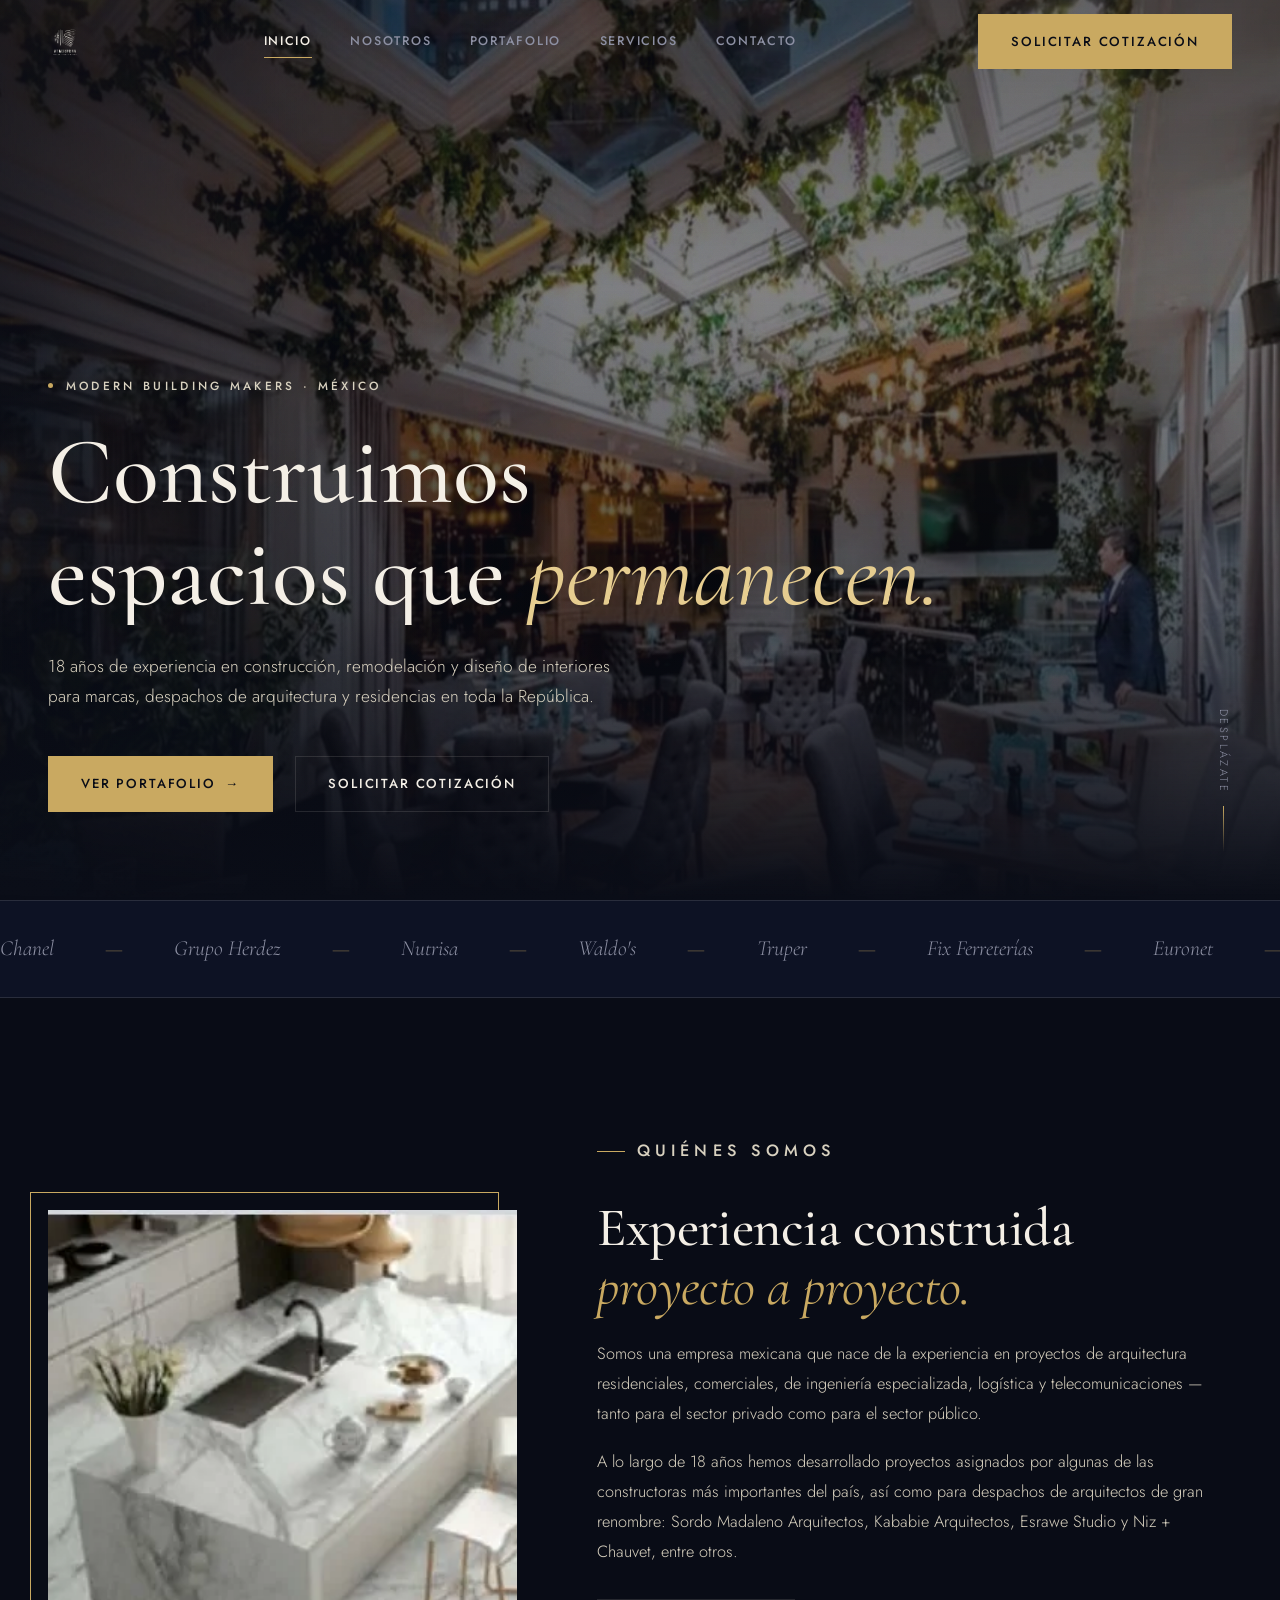
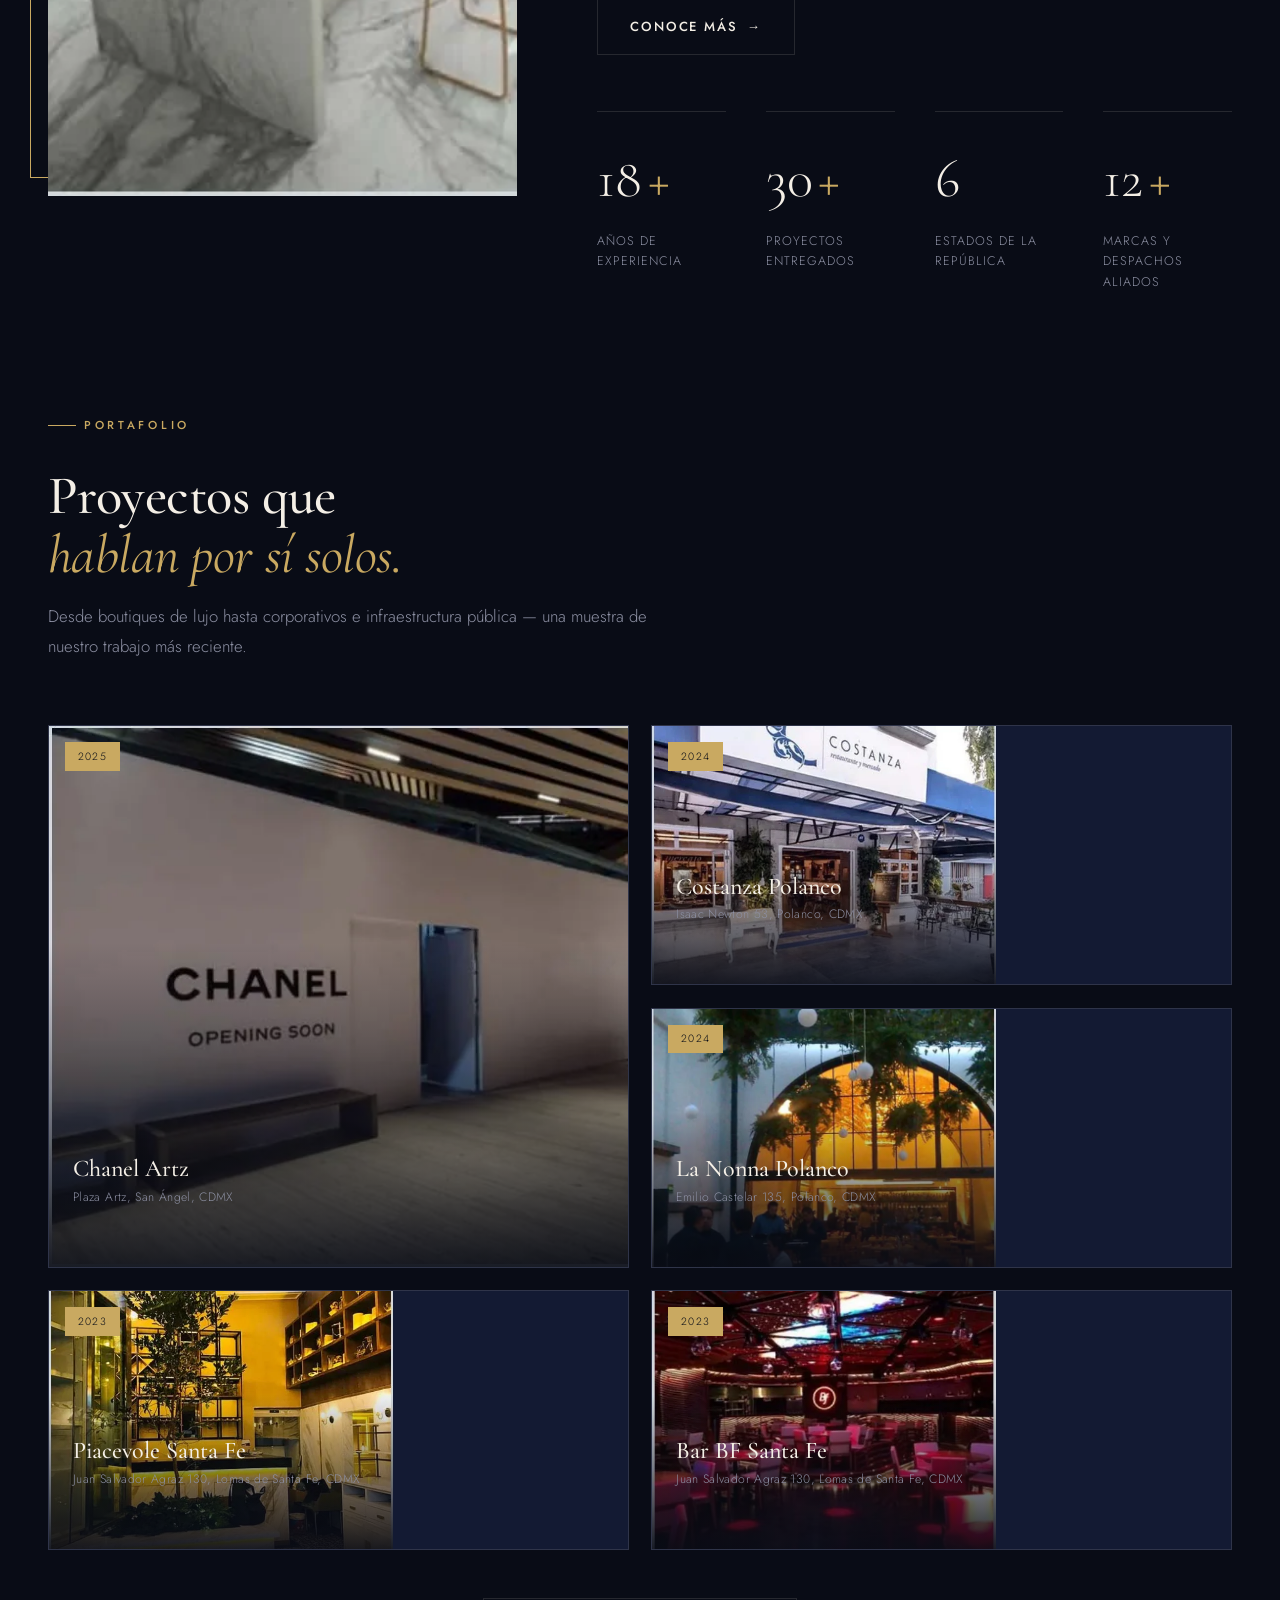
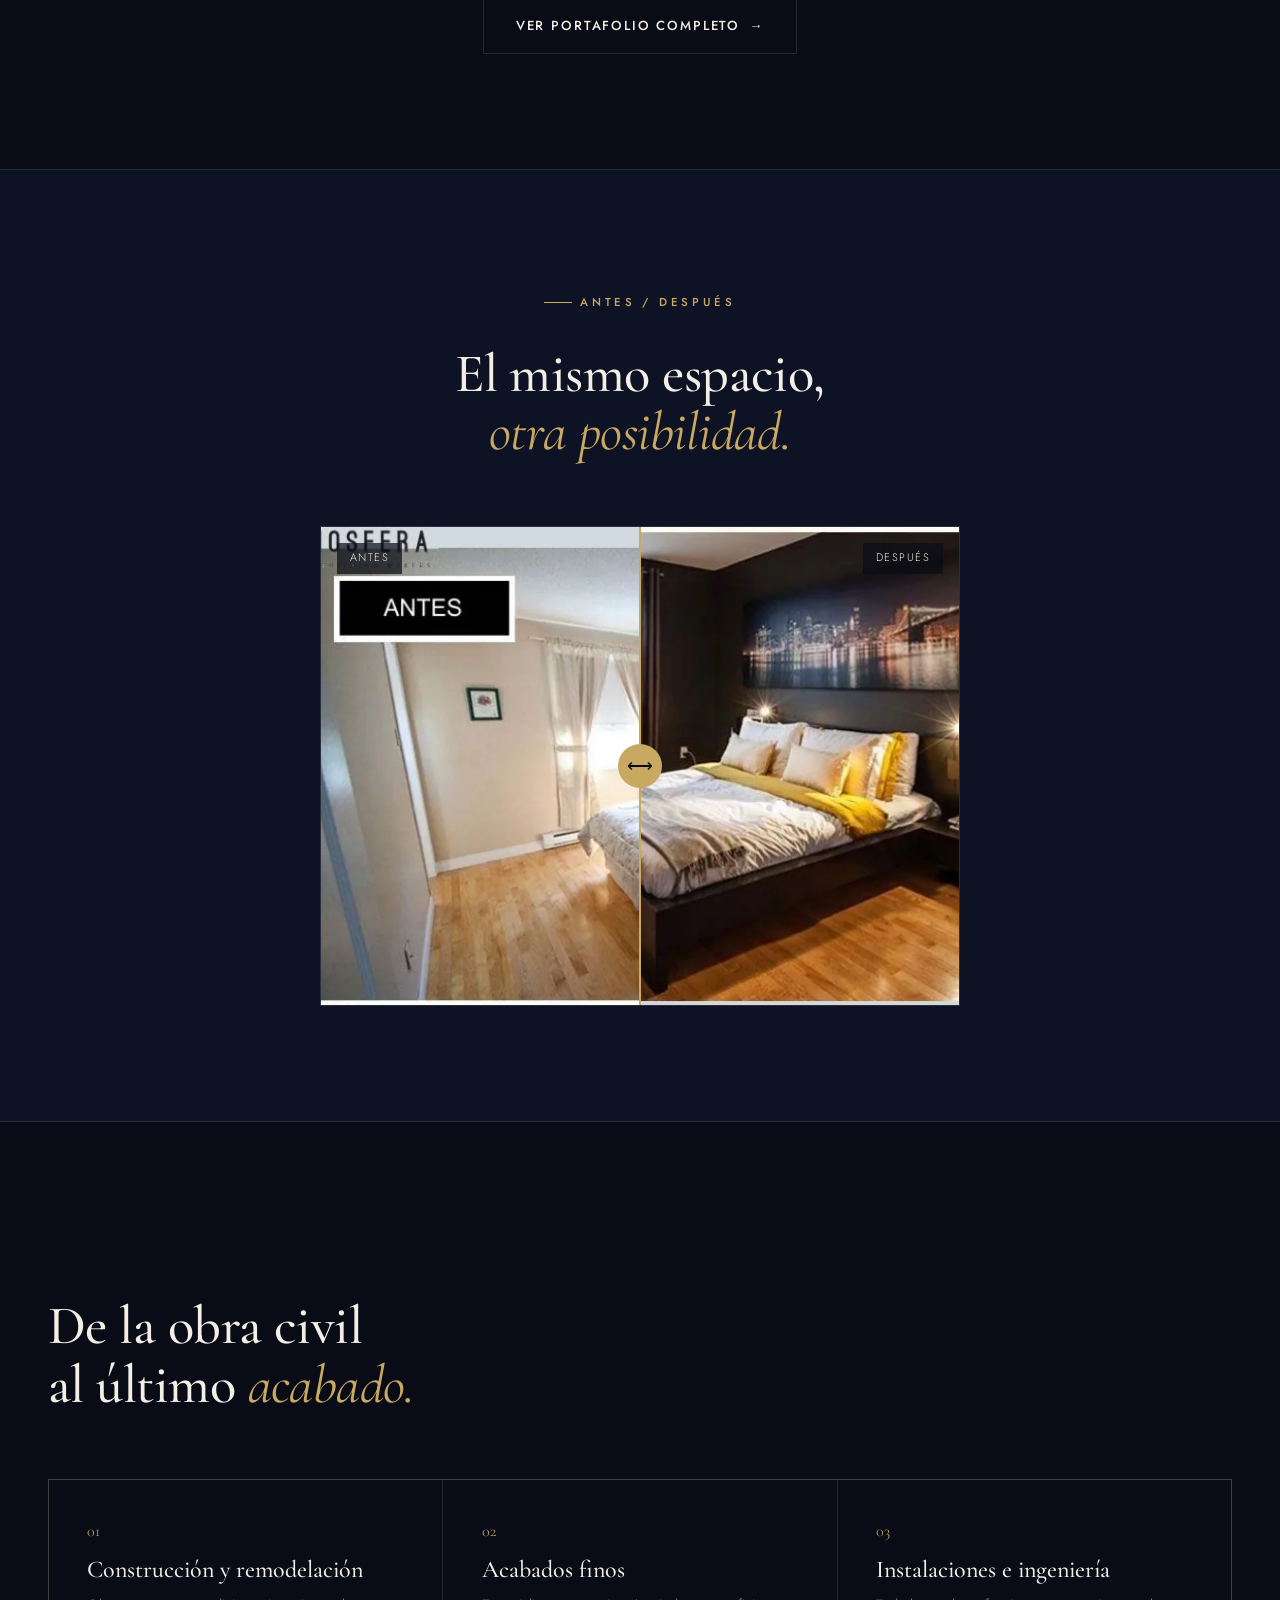
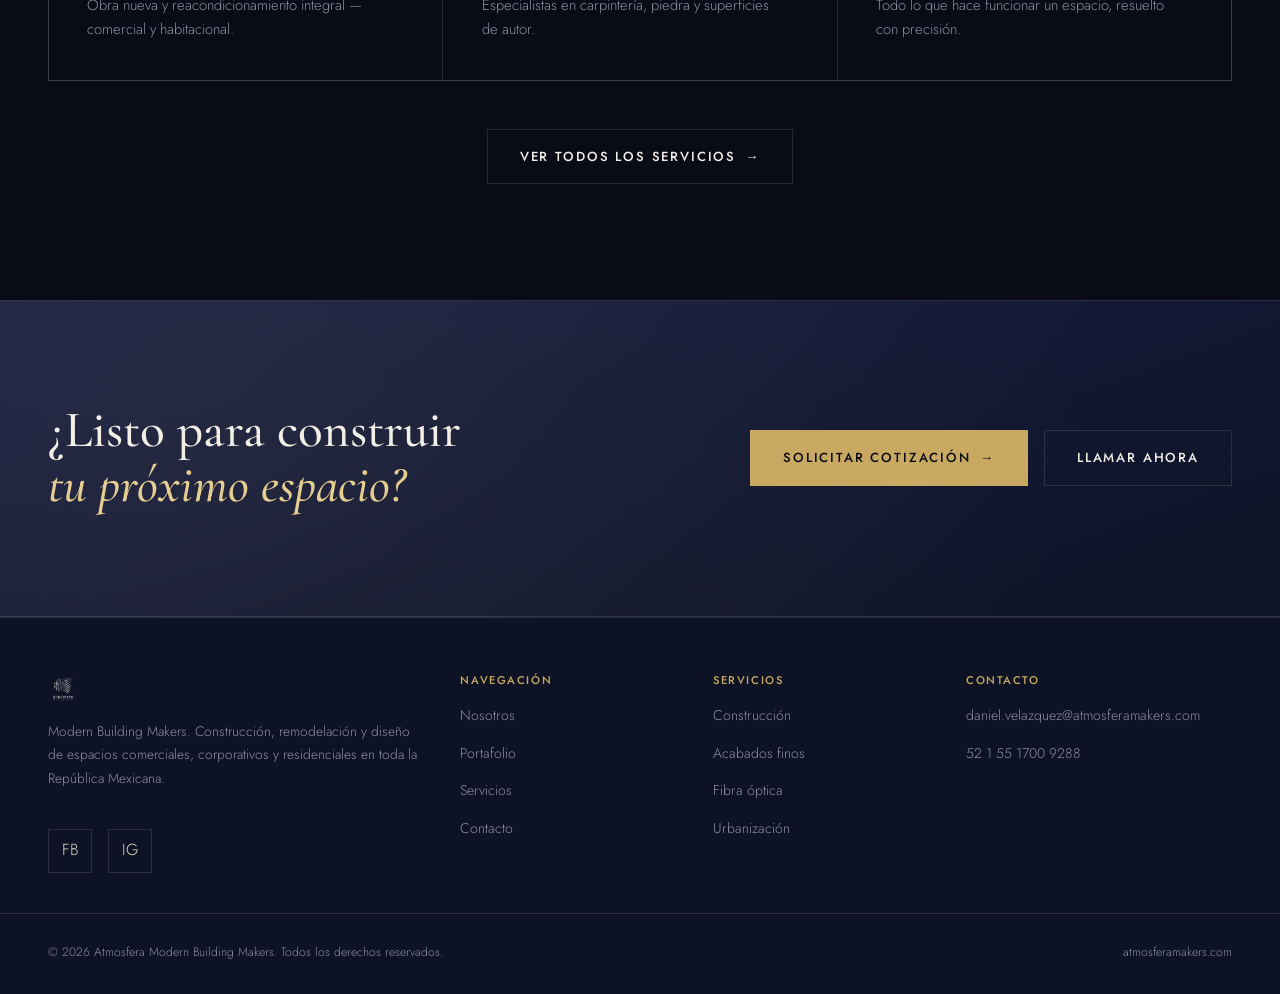
==== index.html @ 46e20db8 "Add files via upload" ====
<!DOCTYPE html>
<html lang="es">
<head>
<meta charset="UTF-8">
<meta name="viewport" content="width=device-width, initial-scale=1">
<title>Atmosfera — Modern Building Makers | Construcción y Diseño de Espacios en México</title>
<meta name="description" content="Atmosfera: 18 años construyendo y remodelando espacios comerciales, corporativos y residenciales en México. Colaboramos con Sordo Madaleno, Kababie Arquitectos, Esrawe Studio y marcas como Chanel, Nutrisa y Waldo's.">
<link rel="canonical" href="https://www.atmosferamakers.com/">

<!-- Open Graph -->
<meta property="og:site_name" content="Atmosfera">
<meta property="og:title" content="Atmosfera — Modern Building Makers">
<meta property="og:description" content="Construcción, remodelación y diseño de espacios de autor en México. 18 años de experiencia, más de 30 proyectos entregados.">
<meta property="og:type" content="website">
<meta property="og:url" content="https://www.atmosferamakers.com/">
<meta property="og:image" content="https://www.atmosferamakers.com/assets/img/hero-main.webp">
<meta name="twitter:card" content="summary_large_image">
<meta name="twitter:title" content="Atmosfera — Modern Building Makers">
<meta name="twitter:description" content="Construcción, remodelación y diseño de espacios de autor en México.">
<meta name="twitter:image" content="https://www.atmosferamakers.com/assets/img/hero-main.webp">

<!-- AI crawlers -->
<meta name="robots" content="index, follow">
<meta name="GPTBot" content="index, follow">
<meta name="Google-Extended" content="index, follow">

<link rel="icon" href="assets/img/favicon.svg" type="image/svg+xml">
<link rel="apple-touch-icon" href="assets/img/apple-touch-icon.png">
<link rel="manifest" href="assets/site.webmanifest">

<link rel="preconnect" href="https://fonts.googleapis.com">
<link rel="preconnect" href="https://fonts.gstatic.com" crossorigin>
<link rel="stylesheet" href="https://fonts.googleapis.com/css2?family=Cormorant+Garamond:ital,wght@0,400;0,500;0,600;1,400;1,500&family=Jost:wght@300;400;500;600&display=swap">

<link rel="preload" as="image" href="assets/img/hero-main.webp" fetchpriority="high">
<link rel="stylesheet" href="styles.css?v=20260828">

<script type="application/ld+json">
{
  "@context": "https://schema.org",
  "@type": "GeneralContractor",
  "name": "Atmosfera",
  "alternateName": "Atmosfera Modern Building Makers",
  "url": "https://www.atmosferamakers.com",
  "description": "Empresa mexicana de construcción, remodelación y diseño de espacios comerciales, corporativos y residenciales, con 18 años de experiencia.",
  "areaServed": "MX",
  "sameAs": [
    "https://www.facebook.com/atmosferamakers",
    "https://www.instagram.com/atmosferamakers/"
  ]
}
</script>
</head>
<body data-page="home">
<a href="#main" class="skip-link">Saltar al contenido</a>

<div class="splash" aria-hidden="true"><img src="assets/img/logo-light.png" alt=""></div>

<div class="cursor" data-cursor-root><span class="cursor-dot"></span><span class="cursor-ring"></span></div>

<header class="nav">
  <div class="container nav-inner">
    <a href="index.html" class="nav-logo" aria-label="Atmosfera — inicio">
      <img src="assets/img/logo-light.png" alt="Atmosfera">
    </a>
    <nav class="nav-links" aria-label="Principal">
      <a href="index.html" data-nav="home">Inicio</a>
      <a href="nosotros.html" data-nav="nosotros">Nosotros</a>
      <a href="portafolio.html" data-nav="portafolio">Portafolio</a>
      <a href="servicios.html" data-nav="servicios">Servicios</a>
      <a href="contacto.html" data-nav="contacto">Contacto</a>
    </nav>
    <a href="contacto.html" class="btn btn-primary nav-cta">Solicitar cotización</a>
    <button class="nav-toggle" aria-label="Abrir menú" aria-expanded="false">
      <span></span><span></span><span></span>
    </button>
  </div>
</header>

<div class="mobile-menu" id="mobile-menu">
  <a href="index.html">Inicio</a>
  <a href="nosotros.html">Nosotros</a>
  <a href="portafolio.html">Portafolio</a>
  <a href="servicios.html">Servicios</a>
  <a href="contacto.html">Contacto</a>
  <a href="contacto.html" class="btn btn-primary">Solicitar cotización</a>
</div>

<main id="main">

  <section class="hero">
    <div class="hero-bg"><img src="assets/img/hero-main.webp" alt="Restaurante remodelado por Atmosfera, techo jardín con tragaluz" fetchpriority="high" loading="eager"></div>
    <div class="hero-mesh" aria-hidden="true"></div>
    <div class="hero-grain" aria-hidden="true"></div>
    <div class="container hero-inner">
      <p class="hero-meta"><span class="dot"></span>Modern Building Makers · México</p>
      <h1 class="hero-title" data-split-lines>Construimos<br>espacios que <em>permanecen.</em></h1>
      <p class="hero-sub">18 años de experiencia en construcción, remodelación y diseño de interiores para marcas, despachos de arquitectura y residencias en toda la República.</p>
      <div class="hero-foot">
        <a href="portafolio.html" class="btn btn-primary">Ver portafolio <span class="btn-arrow" aria-hidden="true">&rarr;</span></a>
        <a href="contacto.html" class="btn btn-ghost">Solicitar cotización</a>
      </div>
    </div>
    <div class="hero-scroll">Desplázate</div>
  </section>

  <div class="marquee-wrap">
    <div class="marquee-track" data-marquee aria-hidden="true"></div>
  </div>

  <section class="section" id="nosotros">
    <div class="container about-grid">
      <div class="about-figure reveal">
        <img src="assets/img/marble-kitchen.webp" alt="Cocina de mármol construida por Atmosfera" loading="lazy" decoding="async">
      </div>
      <div class="about-copy">
        <p class="eyebrow reveal">Quiénes somos</p>
        <h2 class="section-title reveal">Experiencia construida<br><em>proyecto a proyecto.</em></h2>
        <p class="reveal">Somos una empresa mexicana que nace de la experiencia en proyectos de arquitectura residenciales, comerciales, de ingeniería especializada, logística y telecomunicaciones — tanto para el sector privado como para el sector público.</p>
        <p class="reveal">A lo largo de 18 años hemos desarrollado proyectos asignados por algunas de las constructoras más importantes del país, así como para despachos de arquitectos de gran renombre: Sordo Madaleno Arquitectos, Kababie Arquitectos, Esrawe Studio y Niz + Chauvet, entre otros.</p>
        <a href="nosotros.html" class="btn btn-ghost" style="margin-top: 2rem;">Conoce más <span class="btn-arrow" aria-hidden="true">&rarr;</span></a>
        <div class="stats-grid" data-stats aria-hidden="false"></div>
      </div>
    </div>
  </section>

  <section class="section" style="padding-top: 0;">
    <div class="container">
      <div class="section-head">
        <p class="eyebrow reveal">Portafolio</p>
        <h2 class="section-title reveal">Proyectos que <em>hablan por sí solos.</em></h2>
        <p class="lede reveal">Desde boutiques de lujo hasta corporativos e infraestructura pública — una muestra de nuestro trabajo más reciente.</p>
      </div>
      <div class="bento" data-featured-grid></div>
      <div style="text-align:center; margin-top: 3rem;">
        <a href="portafolio.html" class="btn btn-ghost">Ver portafolio completo <span class="btn-arrow" aria-hidden="true">&rarr;</span></a>
      </div>
    </div>
  </section>

  <section class="section" style="background: var(--bg-2); border-top: 1px solid var(--line); border-bottom: 1px solid var(--line);">
    <div class="container">
      <div class="section-head center">
        <p class="eyebrow reveal" style="justify-content:center;">Antes / Después</p>
        <h2 class="section-title reveal">El mismo espacio,<br><em>otra posibilidad.</em></h2>
      </div>
      <div class="ba-wrap reveal">
        <img src="assets/img/before-bedroom-1.webp" alt="Recámara antes de la remodelación">
        <img class="ba-after" src="assets/img/after-bedroom-1.webp" alt="Recámara después de la remodelación">
        <span class="ba-label before">Antes</span>
        <span class="ba-label after">Después</span>
        <div class="ba-handle" aria-hidden="true"></div>
      </div>
    </div>
  </section>

  <section class="section">
    <div class="container">
      <div class="section-head">
        <p class="eyebrow reveal">Servicios</p>
        <h2 class="section-title reveal">De la obra civil<br>al último <em>acabado.</em></h2>
      </div>
      <div class="services-grid" data-services></div>
      <div style="text-align:center; margin-top: 3rem;">
        <a href="servicios.html" class="btn btn-ghost">Ver todos los servicios <span class="btn-arrow" aria-hidden="true">&rarr;</span></a>
      </div>
    </div>
  </section>

  <section class="cta-band">
    <div class="container cta-inner">
      <h2 class="cta-title reveal">¿Listo para construir<br><em>tu próximo espacio?</em></h2>
      <div class="cta-actions reveal">
        <a href="contacto.html" class="btn btn-primary">Solicitar cotización <span class="btn-arrow" aria-hidden="true">&rarr;</span></a>
        <a href="tel:+525517009288" class="btn btn-ghost">Llamar ahora</a>
      </div>
    </div>
  </section>

</main>

<footer class="footer">
  <div class="container footer-top">
    <div class="footer-brand">
      <img src="assets/img/logo-light.png" alt="Atmosfera">
      <p>Modern Building Makers. Construcción, remodelación y diseño de espacios comerciales, corporativos y residenciales en toda la República Mexicana.</p>
      <div class="social-row">
        <a href="#" data-brand-fb aria-label="Facebook" target="_blank" rel="noopener">FB</a>
        <a href="#" data-brand-ig aria-label="Instagram" target="_blank" rel="noopener">IG</a>
      </div>
    </div>
    <div class="footer-col">
      <h4>Navegación</h4>
      <ul>
        <li><a href="nosotros.html">Nosotros</a></li>
        <li><a href="portafolio.html">Portafolio</a></li>
        <li><a href="servicios.html">Servicios</a></li>
        <li><a href="contacto.html">Contacto</a></li>
      </ul>
    </div>
    <div class="footer-col">
      <h4>Servicios</h4>
      <ul>
        <li><a href="servicios.html#construccion">Construcción</a></li>
        <li><a href="servicios.html#acabados">Acabados finos</a></li>
        <li><a href="servicios.html#telecom">Fibra óptica</a></li>
        <li><a href="servicios.html#urbanizacion">Urbanización</a></li>
      </ul>
    </div>
    <div class="footer-col">
      <h4>Contacto</h4>
      <ul>
        <li><a href="mailto:daniel.velazquez@atmosferamakers.com" data-brand-email>daniel.velazquez@atmosferamakers.com</a></li>
        <li><a href="tel:+525517009288" data-brand-phone>52 1 55 1700 9288</a></li>
      </ul>
    </div>
  </div>
  <div class="container footer-bottom">
    <p>© <span data-year>2026</span> Atmosfera Modern Building Makers. Todos los derechos reservados.</p>
    <p>atmosferamakers.com</p>
  </div>
</footer>

<dialog class="pdialog" id="project-dialog" aria-label="Detalle del proyecto">
  <div class="pdialog-inner">
    <button class="pdialog-close" aria-label="Cerrar">✕</button>
    <div class="pdialog-gallery"></div>
    <div class="pdialog-body">
      <h3 class="pdialog-name" style="font-family: var(--serif); font-size: clamp(1.8rem,4vw,2.6rem);"></h3>
      <p class="pdialog-desc" style="margin-top: 1rem; color: var(--cream-3); line-height: 1.75;"></p>
      <div class="pdialog-meta">
        <div><span class="k">Ubicación</span><span class="v pdialog-loc"></span></div>
        <div><span class="k">Diseño</span><span class="v pdialog-design"></span></div>
        <div><span class="k">Año</span><span class="v pdialog-year"></span></div>
      </div>
      <div class="pdialog-tags"></div>
    </div>
  </div>
</dialog>

<script defer src="lib/gsap.min.js"></script>
<script defer src="lib/ScrollTrigger.min.js"></script>
<script defer src="lib/manifest.js"></script>
<script defer src="main.js?v=20260828"></script>
</body>
</html>
---- styles.css ----
/* =============================================================
   ATMOSFERA — Modern Building Makers
   1. Tokens
   ============================================================= */
@property --mesh-angle {
  syntax: '<angle>';
  initial-value: 0deg;
  inherits: false;
}

:root {
  /* palette — deep navy luxury */
  --bg:        #090c16;
  --bg-2:      #0d1224;
  --bg-3:      #131a33;
  --bg-4:      #182047;
  --cream:     #f4efe6;
  --cream-2:   #d9d2c0;
  --cream-3:   #8d90a3;
  --gold:      #c9a961;
  --gold-2:    #e6cd90;
  --royal:     #3546a8;
  --royal-2:   #4d5fc9;
  --line:      rgba(244,239,230,.12);
  --line-2:    rgba(244,239,230,.06);
  --overlay:   rgba(9,12,22,.72);

  --serif: "Cormorant Garamond", "Times New Roman", serif;
  --sans:  "Jost", "Helvetica Neue", Arial, sans-serif;

  --ease-out:    cubic-bezier(0.16, 1, 0.3, 1);
  --ease-in:     cubic-bezier(0.7, 0, 0.84, 0);
  --ease-soft:   cubic-bezier(0.25, 0.46, 0.45, 0.94);
  --ease-bounce: cubic-bezier(0.34, 1.56, 0.64, 1);

  --nav-h: 84px;
  --container: 1360px;
  --radius: 2px;
}

/* =============================================================
   2. Reset & base
   ============================================================= */
*, *::before, *::after { box-sizing: border-box; margin: 0; }
html {
  -webkit-text-size-adjust: 100%;
  tab-size: 2;
  scroll-behavior: smooth;
  scroll-padding-top: var(--nav-h);
}
body {
  font-family: var(--sans);
  font-size: 16px;
  font-weight: 300;
  line-height: 1.65;
  color: var(--cream-2);
  background: var(--bg);
  -webkit-font-smoothing: antialiased;
  text-rendering: optimizeLegibility;
  overflow-x: clip;
  overscroll-behavior-y: none;
}
img, svg, video { display: block; max-width: 100%; }
img { height: auto; }
button { font: inherit; color: inherit; cursor: pointer; border: 0; background: none; }
a { color: inherit; text-decoration: none; }
p { text-wrap: pretty; }
ul { list-style: none; padding: 0; }
h1, h2, h3, h4 { text-wrap: balance; line-height: 1.08; font-weight: 500; color: var(--cream); }
::selection { background: var(--gold); color: var(--bg); }

:focus-visible {
  outline: 1px solid var(--gold);
  outline-offset: 3px;
  border-radius: 1px;
}

.skip-link {
  position: fixed; top: -100px; left: 1rem;
  padding: .7rem 1.2rem; background: var(--cream); color: var(--bg);
  z-index: 9999; border-radius: 3px; font-weight: 500; font-family: var(--sans);
}
.skip-link:focus { top: 1rem; }

/* =============================================================
   3. Utilities
   ============================================================= */
.container { max-width: var(--container); margin: 0 auto; padding: 0 clamp(1.25rem, 4vw, 3rem); }
.sr-only {
  position: absolute; width: 1px; height: 1px; padding: 0; margin: -1px;
  overflow: hidden; clip: rect(0,0,0,0); white-space: nowrap; border: 0;
}
.eyebrow {
  font-family: var(--sans);
  font-size: .72rem;
  letter-spacing: .32em;
  text-transform: uppercase;
  color: var(--gold);
  font-weight: 500;
  display: inline-flex;
  align-items: center;
  gap: .7em;
}
.eyebrow::before {
  content: "";
  width: 28px; height: 1px;
  background: var(--gold);
  display: inline-block;
}
.section { padding: clamp(4.5rem, 9vw, 8.5rem) 0; position: relative; }
.section-head { max-width: 640px; margin-bottom: clamp(2.5rem, 5vw, 4rem); }
.section-head.center { max-width: 700px; margin-left: auto; margin-right: auto; text-align: center; }
.section-title {
  font-family: var(--serif);
  font-size: clamp(2.1rem, 4.4vw, 3.4rem);
  font-weight: 500;
  margin-top: .6em;
  letter-spacing: -0.01em;
}
.section-title em { font-style: italic; color: var(--gold); font-weight: 400; }
.lede { font-size: 1.05rem; color: var(--cream-3); margin-top: 1.1rem; line-height: 1.75; font-weight: 300; }
.divider { height: 1px; background: var(--line); border: 0; margin: 0; }

/* buttons */
.btn {
  display: inline-flex; align-items: center; gap: .7em;
  padding: 1rem 2rem;
  font-family: var(--sans);
  font-size: .82rem;
  letter-spacing: .14em;
  text-transform: uppercase;
  font-weight: 500;
  border: 1px solid transparent;
  transition: all .5s var(--ease-out);
  white-space: nowrap;
  position: relative;
}
.btn-primary { background: var(--gold); color: var(--bg); }
.btn-primary:hover { background: var(--gold-2); transform: translateY(-2px); box-shadow: 0 14px 34px -12px rgba(201,169,97,.5); }
.btn-ghost { border-color: var(--line); color: var(--cream); }
.btn-ghost:hover { border-color: var(--gold); color: var(--gold); }
.btn-arrow { transition: transform .4s var(--ease-out); }
.btn:hover .btn-arrow { transform: translateX(5px); }

/* card halo tilt */
.tilt {
  --mx: 50%; --my: 50%;
  position: relative;
  transform-style: preserve-3d;
  transition: transform .5s var(--ease-out);
}
.tilt::after {
  content: "";
  position: absolute; inset: 0;
  background: radial-gradient(320px circle at var(--mx) var(--my), rgba(201,169,97,.22), transparent 60%);
  opacity: 0; transition: opacity .4s var(--ease-out);
  pointer-events: none; z-index: 2;
}
.tilt:hover::after { opacity: 1; }

/* reveal */
.reveal { opacity: 0; transform: translateY(36px); transition: opacity 1s var(--ease-out), transform 1s var(--ease-out); }
.reveal.is-visible { opacity: 1; transform: none; }
.reveal[data-split] { opacity: 1; transform: none; }
.reveal-delay-1 { transition-delay: .1s; }
.reveal-delay-2 { transition-delay: .2s; }
.reveal-delay-3 { transition-delay: .3s; }

/* split text */
.split-line { overflow: hidden; display: block; }
.split-line > span { display: block; transform: translateY(105%); transition: transform 1s var(--ease-out); }
.split-line.is-visible > span { transform: translateY(0); }

/* =============================================================
   4. Cursor
   ============================================================= */
.cursor { position: fixed; top: 0; left: 0; pointer-events: none; z-index: 9999; display: none; opacity: 0; transition: opacity .3s var(--ease-out); }
.cursor.is-ready { opacity: 1; }
@media (hover: hover) and (pointer: fine) { .cursor { display: block; } }
.cursor-dot, .cursor-ring { position: fixed; top: 0; left: 0; pointer-events: none; will-change: transform; }
.cursor-dot { width: 5px; height: 5px; margin: -2.5px; background: var(--gold); border-radius: 50%; }
.cursor-ring {
  width: 34px; height: 34px; margin: -17px; border: 1px solid rgba(244,239,230,.5); border-radius: 50%;
  transition: width .4s var(--ease-out), height .4s var(--ease-out), margin .4s var(--ease-out), border-color .4s var(--ease-out);
}
.cursor.is-interactive .cursor-ring { width: 56px; height: 56px; margin: -28px; border-color: var(--gold); }
.has-cursor, .has-cursor a, .has-cursor button { cursor: none; }

/* =============================================================
   5. Navigation
   ============================================================= */
.nav {
  position: fixed; top: 0; left: 0; right: 0; z-index: 1000;
  height: var(--nav-h);
  display: flex; align-items: center;
  background: transparent;
  border-bottom: 1px solid transparent;
  transition: background .5s var(--ease-out), border-color .5s var(--ease-out), height .4s var(--ease-out);
}
.nav.is-scrolled { background: rgba(9,12,22,.88); backdrop-filter: blur(14px); border-color: var(--line); height: 72px; }
.nav-inner { width: 100%; display: flex; align-items: center; justify-content: space-between; gap: 2rem; }
.nav-logo { display: flex; align-items: center; gap: .7rem; }
.nav-logo img { height: 34px; width: auto; }
.nav-links { display: none; align-items: center; gap: 2.4rem; }
.nav-links a {
  font-size: .78rem; letter-spacing: .14em; text-transform: uppercase; font-weight: 500;
  color: var(--cream-3); position: relative; padding: .4rem 0;
  transition: color .35s var(--ease-out);
}
.nav-links a::after {
  content: ""; position: absolute; left: 0; right: 100%; bottom: 0; height: 1px; background: var(--gold);
  transition: right .4s var(--ease-out);
}
.nav-links a:hover, .nav-links a.is-active { color: var(--cream); }
.nav-links a:hover::after, .nav-links a.is-active::after { right: 0; }
.nav-cta { display: none; }
.nav-toggle {
  display: flex; flex-direction: column; gap: 5px; padding: .5rem;
  z-index: 1001;
}
.nav-toggle span { width: 22px; height: 1px; background: var(--cream); transition: all .4s var(--ease-out); }
.nav-toggle.is-open span:nth-child(1) { transform: translateY(6px) rotate(45deg); }
.nav-toggle.is-open span:nth-child(2) { opacity: 0; }
.nav-toggle.is-open span:nth-child(3) { transform: translateY(-6px) rotate(-45deg); }

.mobile-menu {
  position: fixed; inset: 0; z-index: 999;
  background: var(--bg-2);
  display: flex; flex-direction: column; justify-content: center; align-items: flex-start;
  padding: 2rem clamp(1.25rem,4vw,3rem);
  gap: 1.6rem;
  opacity: 0; visibility: hidden;
  transition: opacity .5s var(--ease-out), visibility 0s linear .5s;
}
.mobile-menu.is-open { opacity: 1; visibility: visible; transition: opacity .5s var(--ease-out); }
.mobile-menu a { font-family: var(--serif); font-size: clamp(2rem,8vw,3rem); font-style: italic; color: var(--cream); }
.mobile-menu .btn { margin-top: 1rem; }

@media (min-width: 960px) {
  .nav-links { display: flex; }
  .nav-cta { display: inline-flex; }
  .nav-toggle { display: none; }
}

/* =============================================================
   6. Splash
   ============================================================= */
.splash {
  position: fixed; inset: 0; z-index: 10000;
  background: var(--bg);
  display: flex; align-items: center; justify-content: center;
  animation: splashOut .6s var(--ease-out) 2.2s forwards;
}
.splash img { width: 72px; height: 72px; animation: splashPulse 1.4s var(--ease-soft) infinite; }
@keyframes splashPulse { 0%,100% { opacity: .4; transform: scale(.94); } 50% { opacity: 1; transform: scale(1); } }
@keyframes splashOut { to { opacity: 0; visibility: hidden; pointer-events: none; } }
.no-js .splash { display: none; }

/* =============================================================
   7. Hero
   ============================================================= */
.hero {
  position: relative;
  min-height: 100svh;
  display: flex; align-items: flex-end;
  overflow: hidden;
  padding-top: var(--nav-h);
}
.hero-bg { position: absolute; inset: 0; z-index: 0; }
.hero-bg img { width: 100%; height: 100%; object-fit: cover; filter: saturate(1.02) contrast(1.03) brightness(.72); }
.hero-bg::after {
  content: "";
  position: absolute; inset: 0;
  background:
    linear-gradient(180deg, rgba(9,12,22,.55) 0%, rgba(9,12,22,.35) 32%, rgba(9,12,22,.55) 68%, var(--bg) 100%),
    linear-gradient(90deg, rgba(9,12,22,.75) 0%, transparent 45%);
}
.hero-mesh {
  position: absolute; inset: -20%; z-index: 1; pointer-events: none; mix-blend-mode: screen; opacity: .5;
  background: conic-gradient(from var(--mesh-angle), transparent, rgba(201,169,97,.16), transparent 30%);
  animation: meshSpin 22s linear infinite;
  filter: blur(60px);
}
@keyframes meshSpin { to { --mesh-angle: 360deg; } }
.hero-grain {
  position: absolute; inset: 0; z-index: 1; opacity: .05; pointer-events: none; mix-blend-mode: overlay;
  background-image: url("data:image/svg+xml,%3Csvg xmlns='http://www.w3.org/2000/svg' width='90' height='90'%3E%3Cfilter id='n'%3E%3CfeTurbulence type='fractalNoise' baseFrequency='0.9' numOctaves='2' stitchTiles='stitch'/%3E%3C/filter%3E%3Crect width='100%25' height='100%25' filter='url(%23n)'/%3E%3C/svg%3E");
}
.hero-inner { position: relative; z-index: 2; width: 100%; padding-bottom: clamp(3rem, 7vw, 5.5rem); }
.hero-meta {
  display: flex; align-items: center; gap: .8rem;
  font-size: .74rem; letter-spacing: .28em; text-transform: uppercase; color: var(--cream-2); font-weight: 500;
  margin-bottom: 1.6rem;
}
.hero-meta .dot { width: 5px; height: 5px; border-radius: 50%; background: var(--gold); }
.hero-title {
  font-family: var(--serif);
  font-size: clamp(2.8rem, 7.4vw, 6.4rem);
  font-weight: 500;
  color: var(--cream);
  max-width: 16em;
}
.hero-title em { font-style: italic; color: var(--gold-2); font-weight: 400; }
.hero-sub {
  margin-top: 1.6rem;
  max-width: 34em;
  font-size: 1.08rem;
  color: var(--cream-2);
  font-weight: 300;
  line-height: 1.75;
}
.hero-foot {
  margin-top: 2.8rem;
  display: flex; flex-wrap: wrap; align-items: center; gap: 1.4rem;
}
.hero-scroll {
  position: absolute; right: clamp(1.25rem,4vw,3rem); bottom: clamp(1.5rem,4vw,3rem); z-index: 2;
  display: none; align-items: center; gap: .8rem;
  writing-mode: vertical-rl;
  font-size: .68rem; letter-spacing: .22em; text-transform: uppercase; color: var(--cream-3);
}
.hero-scroll::after { content: ""; width: 1px; height: 46px; background: linear-gradient(var(--gold), transparent); }
@media (min-width: 720px) { .hero-scroll { display: flex; } }

/* page header (inner pages) */
.page-header {
  position: relative; padding: calc(var(--nav-h) + 4.5rem) 0 4rem; overflow: hidden;
}
.page-header-bg { position: absolute; inset: 0; z-index: 0; }
.page-header-bg img { width: 100%; height: 100%; object-fit: cover; filter: brightness(.4) saturate(1.05); }
.page-header-bg::after { content: ""; position: absolute; inset: 0; background: linear-gradient(180deg, rgba(9,12,22,.5), var(--bg) 92%); }
.page-header .container { position: relative; z-index: 1; }
.page-title { font-family: var(--serif); font-size: clamp(2.6rem, 6vw, 4.4rem); margin-top: .7rem; }
.page-title em { color: var(--gold-2); font-style: italic; font-weight: 400; }
.page-lede { max-width: 46em; margin-top: 1.2rem; font-size: 1.05rem; color: var(--cream-3); }
.breadcrumb { font-size: .74rem; letter-spacing: .12em; text-transform: uppercase; color: var(--cream-3); }
.breadcrumb a:hover { color: var(--gold); }

/* =============================================================
   8. Marquee
   ============================================================= */
.marquee-wrap {
  border-top: 1px solid var(--line); border-bottom: 1px solid var(--line);
  padding: 1.9rem 0; overflow: hidden; background: var(--bg-2);
}
.marquee-track { display: flex; width: max-content; gap: 3.2rem; animation: marquee 42s linear infinite; }
.marquee-track span {
  font-family: var(--serif); font-style: italic; font-size: 1.35rem; color: var(--cream-3);
  white-space: nowrap; display: flex; align-items: center; gap: 3.2rem;
}
.marquee-track span::after { content: "—"; color: var(--gold); font-style: normal; opacity: .5; }
@keyframes marquee { to { transform: translateX(-50%); } }

/* =============================================================
   9. About / stats
   ============================================================= */
.about-grid { display: grid; gap: 3rem; grid-template-columns: 1fr; align-items: center; }
.about-figure { position: relative; }
.about-figure img { width: 100%; aspect-ratio: 4/5; object-fit: cover; }
.about-figure::before {
  content: ""; position: absolute; top: -18px; left: -18px; right: 18px; bottom: 18px;
  border: 1px solid var(--gold); z-index: -1;
}
.about-copy .kicker-num { font-family: var(--serif); font-size: 5rem; color: var(--gold); line-height: 1; opacity: .5; }
.about-copy p { margin-top: 1.4rem; font-size: 1.02rem; color: var(--cream-2); line-height: 1.85; }
.about-copy p + p { margin-top: 1.1rem; }

.stats-grid { display: grid; grid-template-columns: repeat(2, 1fr); gap: 2.5rem; margin-top: 3.5rem; }
.stat { border-top: 1px solid var(--line); padding-top: 1.4rem; }
.stat-num { font-family: var(--serif); font-size: clamp(2.4rem, 4.5vw, 3.4rem); color: var(--cream); display: flex; align-items: baseline; gap: .1em; }
.stat-num .suffix { color: var(--gold); }
.stat-label { margin-top: .4rem; font-size: .78rem; letter-spacing: .08em; text-transform: uppercase; color: var(--cream-3); }

.collab-list { display: flex; flex-wrap: wrap; gap: .8rem 1.2rem; margin-top: 1.6rem; }
.collab-list li {
  font-size: .8rem; letter-spacing: .05em; color: var(--cream-2);
  padding: .55rem 1.1rem; border: 1px solid var(--line);
}

@media (min-width: 960px) {
  .about-grid { grid-template-columns: .85fr 1.15fr; gap: 5rem; }
  .stats-grid { grid-template-columns: repeat(4, 1fr); }
}

/* =============================================================
   10. Project cards / portfolio grid
   ============================================================= */
.portfolio-filters { display: flex; flex-wrap: wrap; gap: .7rem; margin-bottom: 2.8rem; }
.filter-btn {
  padding: .6rem 1.3rem; font-size: .74rem; letter-spacing: .1em; text-transform: uppercase;
  border: 1px solid var(--line); color: var(--cream-3); transition: all .4s var(--ease-out);
}
.filter-btn:hover { color: var(--cream); border-color: var(--cream-3); }
.filter-btn.is-active { background: var(--gold); border-color: var(--gold); color: var(--bg); }

.portfolio-grid { display: grid; grid-template-columns: 1fr; gap: 1.6rem; }
.pcard {
  position: relative; overflow: hidden; cursor: pointer;
  border: 1px solid var(--line);
  background: var(--bg-3);
}
.pcard-img { position: relative; aspect-ratio: 4/3; overflow: hidden; }
.pcard-img img { width: 100%; height: 100%; object-fit: cover; transition: transform .9s var(--ease-out), filter .9s var(--ease-out); }
.pcard:hover .pcard-img img { transform: scale(1.08); filter: saturate(1.15); }
.pcard-img::after {
  content: ""; position: absolute; inset: 0;
  background: linear-gradient(180deg, transparent 40%, rgba(9,12,22,.92) 100%);
}
.pcard-tag {
  position: absolute; top: 1rem; left: 1rem; z-index: 2;
  font-size: .66rem; letter-spacing: .12em; text-transform: uppercase; color: var(--bg);
  background: var(--gold); padding: .35rem .8rem;
}
.pcard-body { position: absolute; left: 0; right: 0; bottom: 0; z-index: 2; padding: 1.5rem; }
.pcard-name { font-family: var(--serif); font-size: 1.5rem; color: var(--cream); }
.pcard-loc { margin-top: .3rem; font-size: .76rem; color: var(--cream-3); letter-spacing: .03em; }
.pcard-view {
  display: inline-flex; align-items: center; gap: .5em; margin-top: .9rem;
  font-size: .7rem; letter-spacing: .12em; text-transform: uppercase; color: var(--gold-2);
  opacity: 0; transform: translateY(6px); transition: all .4s var(--ease-out);
}
.pcard:hover .pcard-view { opacity: 1; transform: none; }

.pcard.is-hidden { display: none; }

@media (min-width: 720px) { .portfolio-grid { grid-template-columns: repeat(2, 1fr); } }
@media (min-width: 1280px) { .portfolio-grid { grid-template-columns: repeat(3, 1fr); } }

/* featured bento (home) */
.bento { display: grid; grid-template-columns: 1fr; gap: 1.4rem; }
.bento .pcard:nth-child(1) { grid-column: span 1; }
@media (min-width: 720px) {
  .bento { grid-template-columns: repeat(4, 1fr); grid-auto-rows: 260px; }
  .bento .pcard:nth-child(1) { grid-column: span 2; grid-row: span 2; }
  .bento .pcard:nth-child(2) { grid-column: span 2; }
  .bento .pcard:nth-child(3) { grid-column: span 2; }
  .bento .pcard:nth-child(4) { grid-column: span 2; grid-row: span 1; }
  .bento .pcard:nth-child(5) { grid-column: span 2; grid-row: span 1; }
  .bento .pcard-img, .bento .pcard { height: 100%; }
}

/* project dialog */
.pdialog {
  border: 0; padding: 0; max-width: min(980px, 92vw); width: 100%;
  background: var(--bg-2); color: var(--cream-2);
  max-height: 88vh;
}
.pdialog::backdrop { background: rgba(9,12,22,.86); backdrop-filter: blur(6px); }
.pdialog-inner { max-height: 88vh; overflow-y: auto; }
.pdialog-gallery { display: grid; grid-template-columns: repeat(2,1fr); gap: 2px; background: var(--line); }
.pdialog-gallery img { width: 100%; height: 100%; object-fit: cover; aspect-ratio: 4/3; }
.pdialog-gallery img:only-child { grid-column: span 2; aspect-ratio: 16/9; }
.pdialog-body { padding: clamp(1.5rem, 4vw, 3rem); }
.pdialog-close {
  position: sticky; float: right; top: 1rem; right: 1rem; z-index: 5;
  width: 40px; height: 40px; display: flex; align-items: center; justify-content: center;
  background: var(--bg); border: 1px solid var(--line); color: var(--cream);
  margin: 1rem 1rem 0 0;
}
.pdialog-close:hover { border-color: var(--gold); color: var(--gold); }
.pdialog-meta { display: flex; flex-wrap: wrap; gap: 1.6rem; margin: 1.6rem 0 1.4rem; padding-top: 1.4rem; border-top: 1px solid var(--line); }
.pdialog-meta div span { display: block; }
.pdialog-meta .k { font-size: .68rem; letter-spacing: .1em; text-transform: uppercase; color: var(--gold); margin-bottom: .3rem; }
.pdialog-meta .v { font-size: .92rem; color: var(--cream-2); }
.pdialog-tags { display: flex; flex-wrap: wrap; gap: .5rem; margin-top: 1.4rem; }
.pdialog-tags span { font-size: .7rem; letter-spacing: .06em; padding: .4rem .8rem; border: 1px solid var(--line); color: var(--cream-3); }

/* =============================================================
   11. Services
   ============================================================= */
.services-grid { display: grid; grid-template-columns: 1fr; gap: 1px; background: var(--line); border: 1px solid var(--line); }
.service-card { background: var(--bg); padding: clamp(1.8rem, 3vw, 2.6rem); transition: background .5s var(--ease-out); }
.service-card:hover { background: var(--bg-3); }
.service-num { font-family: var(--serif); font-size: 1rem; color: var(--gold); }
.service-title { font-family: var(--serif); font-size: 1.5rem; margin-top: .8rem; }
.service-blurb { margin-top: .7rem; font-size: .92rem; color: var(--cream-3); line-height: 1.6; }
.service-items { margin-top: 1.4rem; display: flex; flex-direction: column; gap: .55rem; }
.service-items li { font-size: .86rem; color: var(--cream-2); padding-left: 1.2rem; position: relative; }
.service-items li::before { content: ""; position: absolute; left: 0; top: .6em; width: 6px; height: 1px; background: var(--gold); }

@media (min-width: 720px) { .services-grid { grid-template-columns: repeat(2, 1fr); } }
@media (min-width: 1280px) { .services-grid { grid-template-columns: repeat(3, 1fr); } }

/* =============================================================
   12. Before/After
   ============================================================= */
.ba-wrap {
  position: relative; aspect-ratio: 4/3; overflow: hidden; border: 1px solid var(--line);
  max-width: 640px; margin: 0 auto;
}
.ba-wrap img { position: absolute; inset: 0; width: 100%; height: 100%; object-fit: cover; }
.ba-after { clip-path: inset(0 0 0 50%); }
.ba-handle {
  position: absolute; top: 0; bottom: 0; left: 50%; width: 2px; background: var(--gold);
  transform: translateX(-1px); cursor: ew-resize;
}
.ba-handle::after {
  content: "⟷"; position: absolute; top: 50%; left: 50%; transform: translate(-50%,-50%);
  width: 44px; height: 44px; border-radius: 50%; background: var(--gold); color: var(--bg);
  display: flex; align-items: center; justify-content: center; font-size: 1.1rem;
}
.ba-label { position: absolute; top: 1rem; z-index: 3; font-size: .68rem; letter-spacing: .14em; text-transform: uppercase; padding: .4rem .8rem; background: rgba(9,12,22,.7); color: var(--cream); }
.ba-label.before { left: 1rem; }
.ba-label.after { right: 1rem; }

/* =============================================================
   13. CTA band / Contact
   ============================================================= */
.cta-band {
  position: relative; padding: clamp(4rem, 8vw, 7rem) 0;
  background: linear-gradient(160deg, var(--bg-4), var(--bg-2));
  border-top: 1px solid var(--line); border-bottom: 1px solid var(--line);
  overflow: hidden;
}
.cta-band::before {
  content: ""; position: absolute; inset: -40%; opacity: .35; pointer-events: none;
  background: radial-gradient(circle at 30% 30%, rgba(201,169,97,.25), transparent 55%);
}
.cta-inner { position: relative; z-index: 1; display: flex; flex-direction: column; gap: 2rem; align-items: flex-start; }
.cta-title { font-family: var(--serif); font-size: clamp(2rem, 4.6vw, 3.2rem); max-width: 14em; }
.cta-title em { color: var(--gold-2); font-style: italic; }
.cta-actions { display: flex; flex-wrap: wrap; gap: 1rem; }

@media (min-width: 960px) {
  .cta-inner { flex-direction: row; justify-content: space-between; align-items: center; }
}

.contact-grid { display: grid; grid-template-columns: 1fr; gap: 3rem; }
.contact-info dl { display: flex; flex-direction: column; gap: 1.6rem; margin-top: 2rem; }
.contact-info dt { font-size: .68rem; letter-spacing: .14em; text-transform: uppercase; color: var(--gold); }
.contact-info dd { margin-top: .4rem; font-family: var(--serif); font-size: 1.4rem; color: var(--cream); }
.contact-info dd a:hover { color: var(--gold); }
.social-row { display: flex; gap: 1rem; margin-top: 2.4rem; }
.social-row a {
  width: 44px; height: 44px; display: flex; align-items: center; justify-content: center;
  border: 1px solid var(--line); color: var(--cream-2); transition: all .4s var(--ease-out);
}
.social-row a:hover { border-color: var(--gold); color: var(--gold); }

.form-field { margin-bottom: 1.5rem; }
.form-field label { display: block; font-size: .72rem; letter-spacing: .1em; text-transform: uppercase; color: var(--cream-3); margin-bottom: .6rem; }
.form-field input, .form-field select, .form-field textarea {
  width: 100%; background: transparent; border: 0; border-bottom: 1px solid var(--line);
  padding: .8rem .2rem; color: var(--cream); font-family: var(--sans); font-size: 1rem;
  transition: border-color .4s var(--ease-out);
}
.form-field select option { background: var(--bg-2); }
.form-field input:focus, .form-field select:focus, .form-field textarea:focus { border-color: var(--gold); outline: none; }
.form-field textarea { resize: vertical; min-height: 110px; }
.form-status { margin-top: 1.2rem; font-size: .86rem; }
.form-status.is-success { color: var(--gold-2); }
.form-status.is-error { color: #d98a7a; }

@media (min-width: 960px) { .contact-grid { grid-template-columns: .8fr 1.2fr; gap: 5rem; } }

/* =============================================================
   14. Footer
   ============================================================= */
.footer { padding: 3.5rem 0 2rem; border-top: 1px solid var(--line); background: var(--bg-2); }
.footer-top { display: grid; grid-template-columns: 1fr; gap: 2.5rem; padding-bottom: 2.5rem; }
.footer-brand img { height: 30px; margin-bottom: 1rem; }
.footer-brand p { font-size: .86rem; color: var(--cream-3); max-width: 30em; line-height: 1.7; }
.footer-col h4 { font-size: .7rem; letter-spacing: .14em; text-transform: uppercase; color: var(--gold); margin-bottom: 1rem; }
.footer-col ul { display: flex; flex-direction: column; gap: .7rem; }
.footer-col a { font-size: .88rem; color: var(--cream-3); transition: color .3s var(--ease-out); }
.footer-col a:hover { color: var(--cream); }
.footer-bottom {
  display: flex; flex-direction: column; gap: 1rem; padding-top: 1.8rem; border-top: 1px solid var(--line);
  font-size: .76rem; color: var(--cream-3);
}
@media (min-width: 720px) {
  .footer-top { grid-template-columns: 1.4fr .8fr .8fr 1fr; }
  .footer-bottom { flex-direction: row; justify-content: space-between; align-items: center; }
}

/* =============================================================
   15. Responsive breakpoints (already inline above); extra polish
   ============================================================= */
@media (min-width: 540px) { }
@media (min-width: 1600px) { .container { max-width: 1480px; } }

/* =============================================================
   16. Reduced motion — ONLY intrusive effects
   ============================================================= */
@media (prefers-reduced-motion: reduce) {
  .hero-mesh { animation: none; }
  .marquee-track { animation: none; }
  .splash img { animation: none; }
}
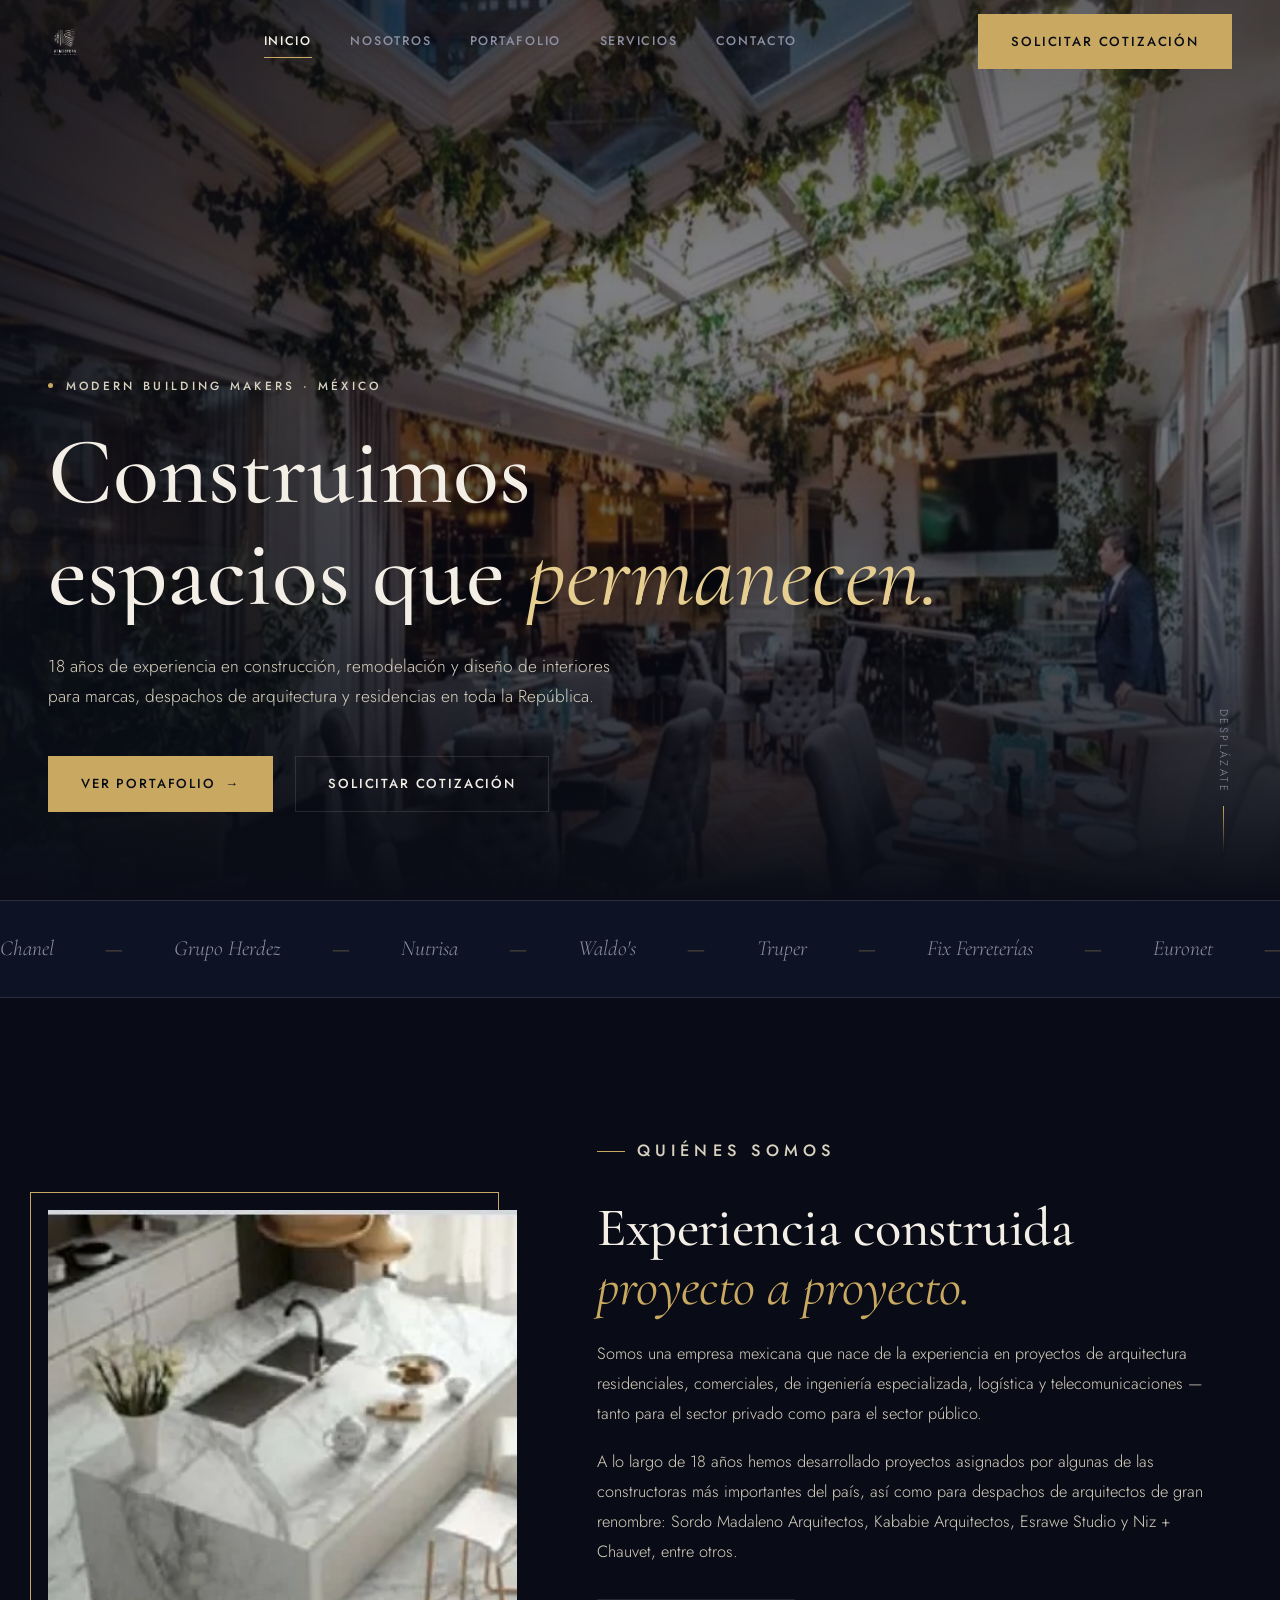
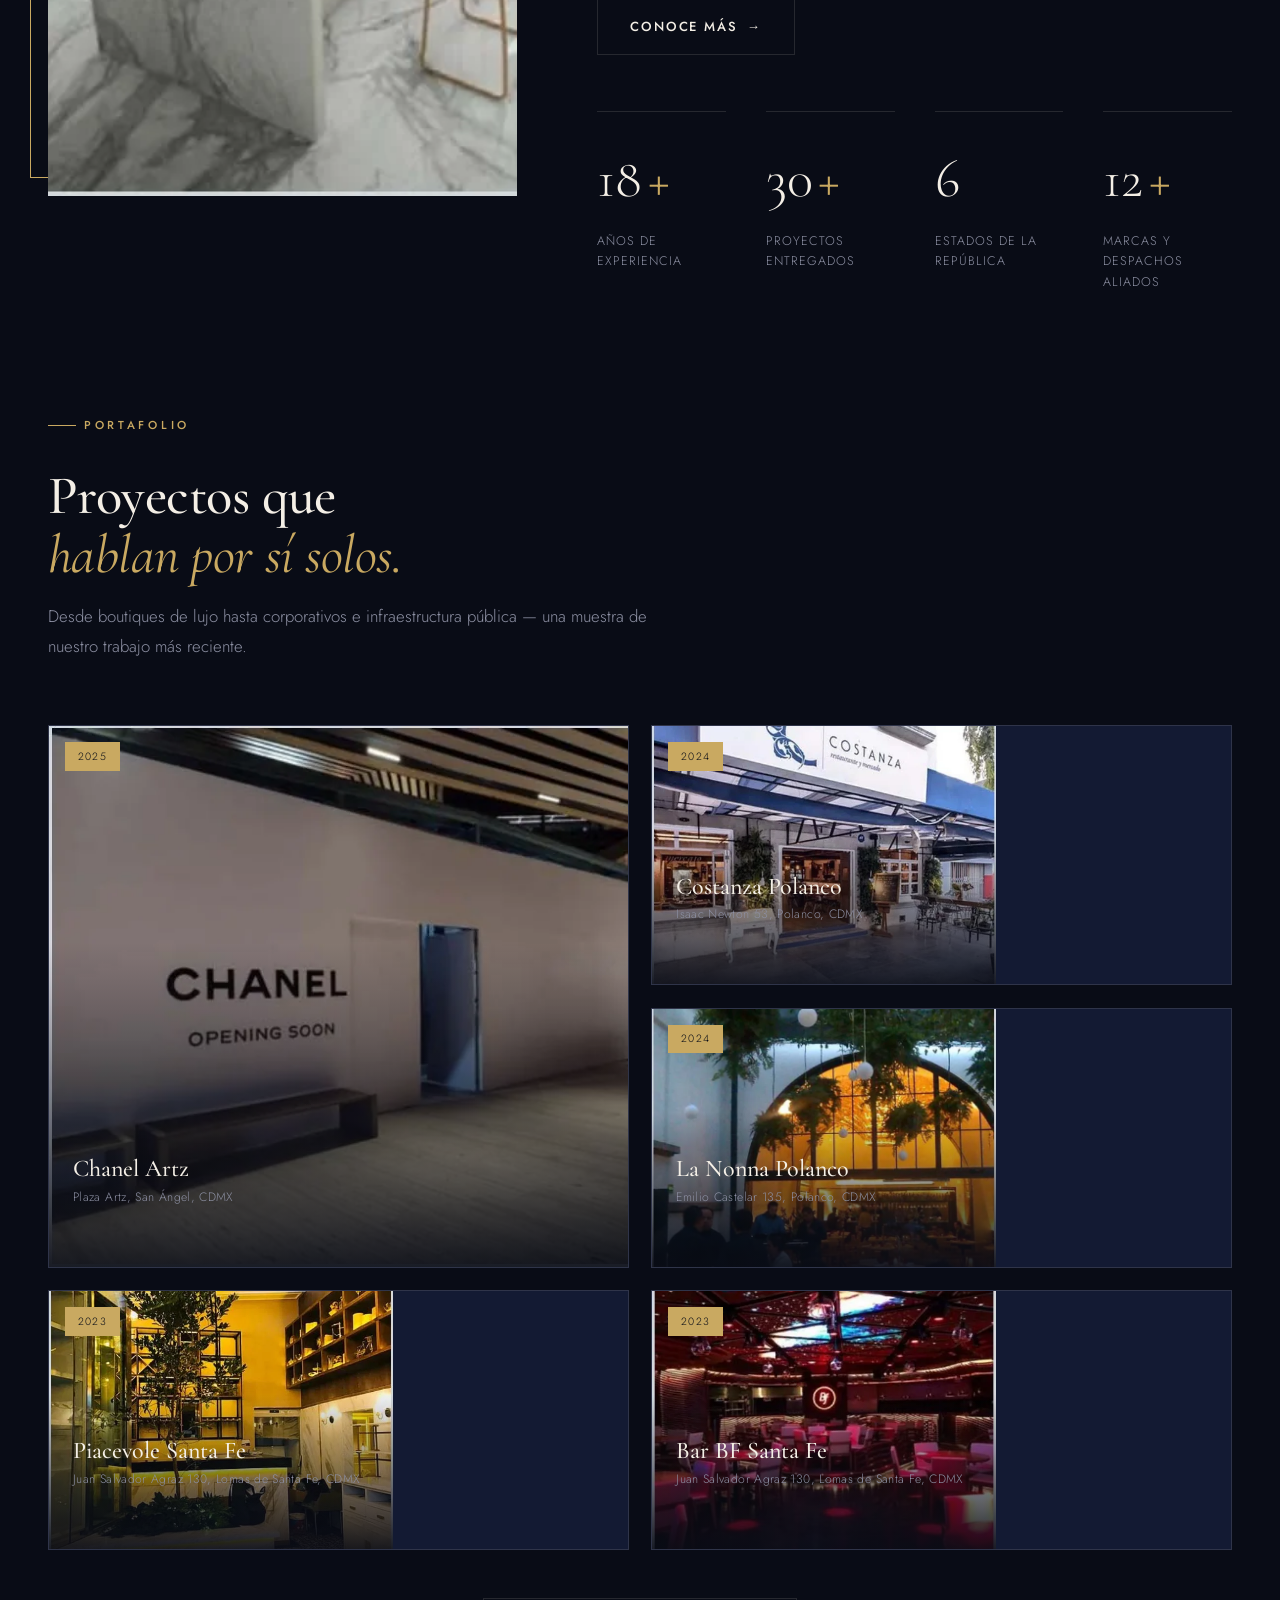
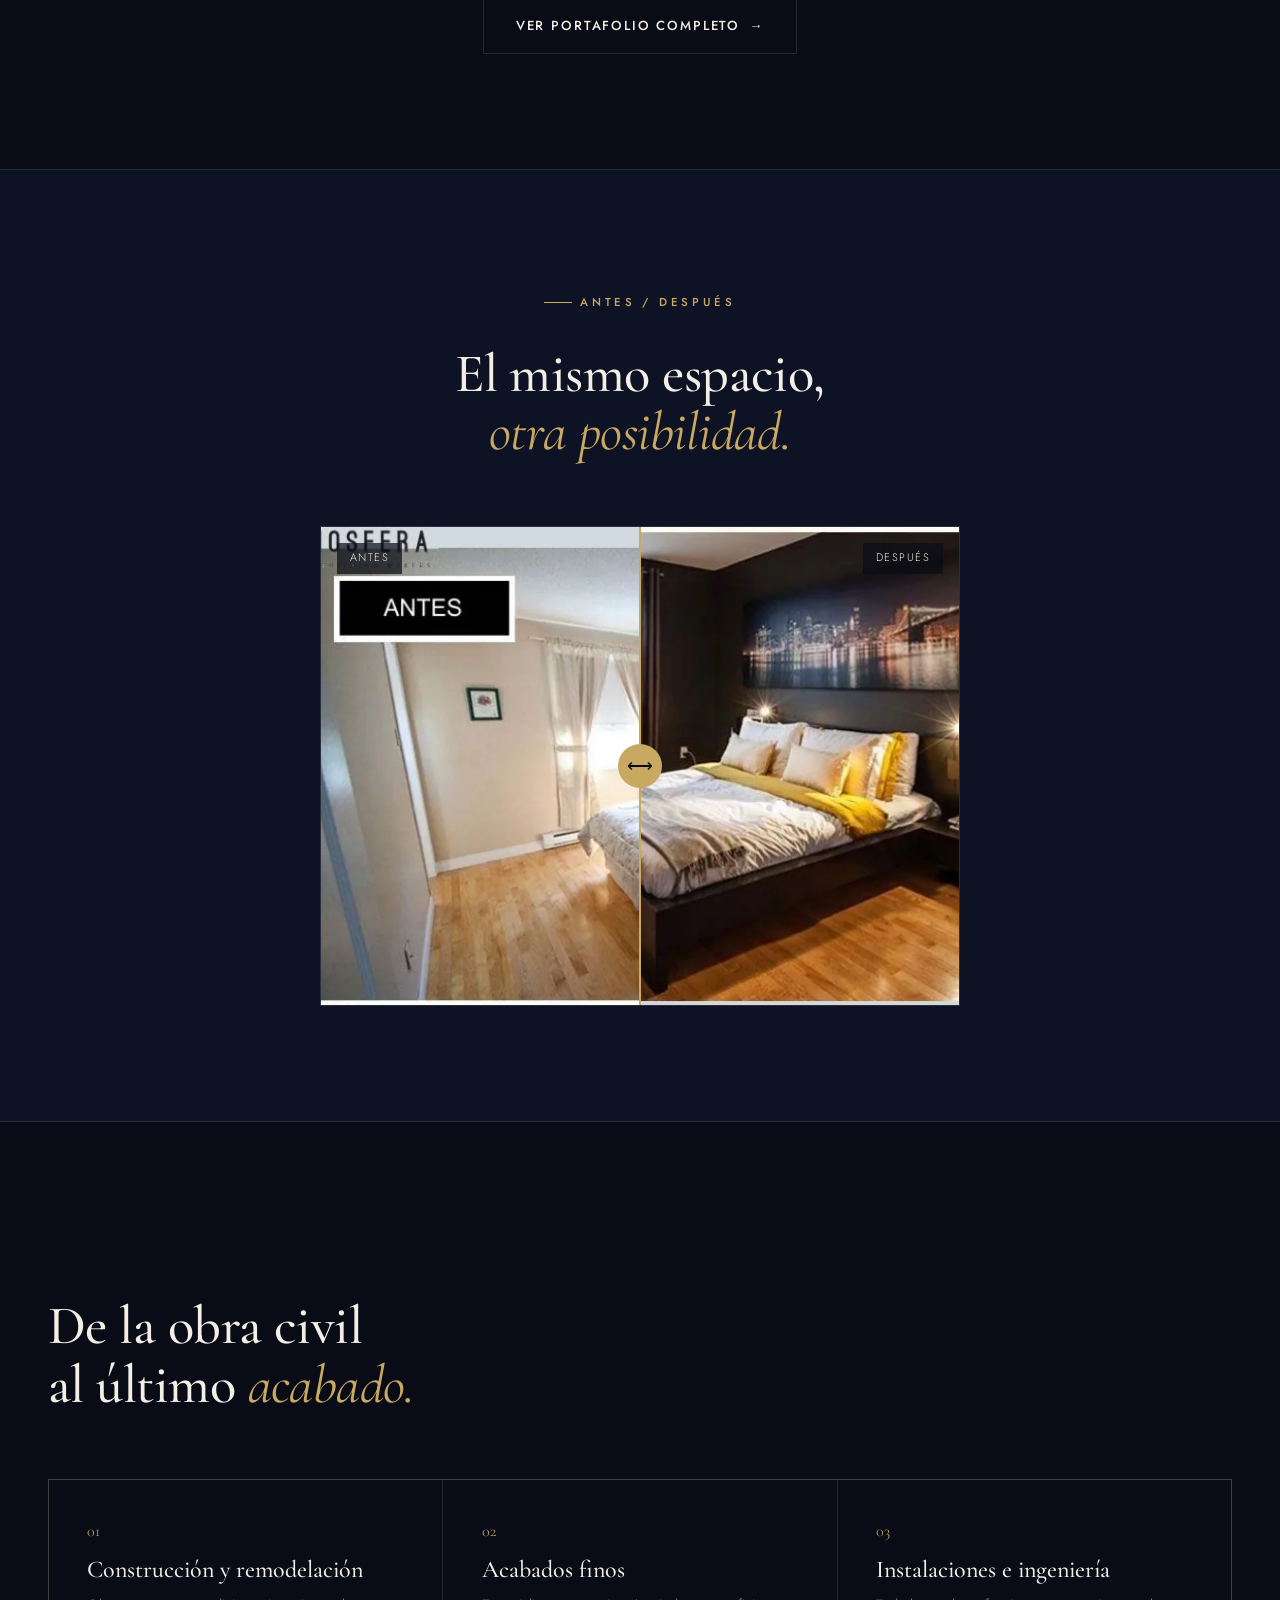
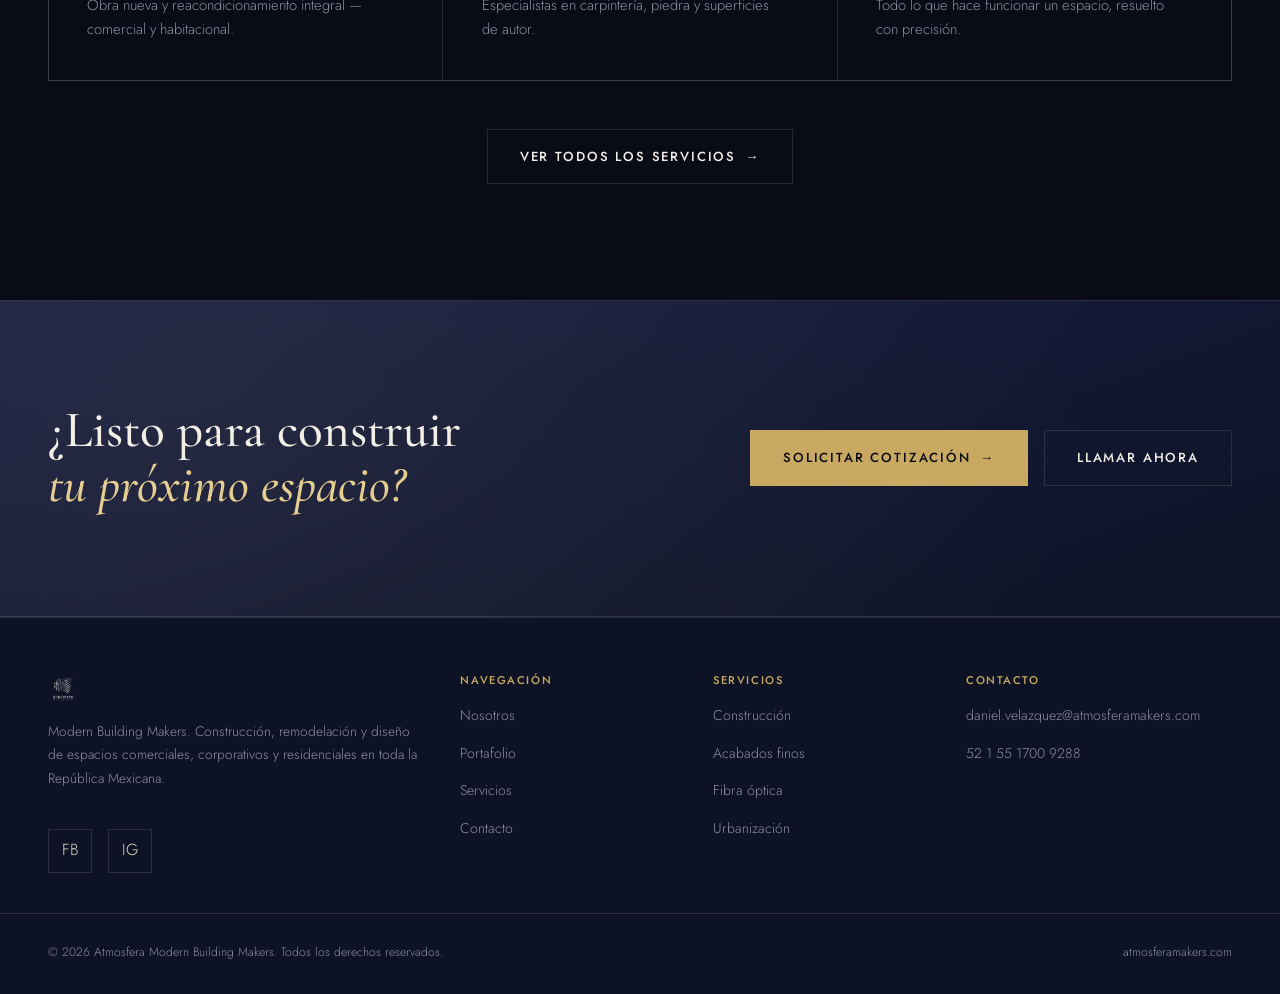
==== commit 6ac605dc: "Add files via upload" ====
--- a/index.html
+++ b/index.html
@@ -33,7 +33,7 @@
 <link rel="stylesheet" href="https://fonts.googleapis.com/css2?family=Cormorant+Garamond:ital,wght@0,400;0,500;0,600;1,400;1,500&family=Jost:wght@300;400;500;600&display=swap">
 
 <link rel="preload" as="image" href="assets/img/hero-main.webp" fetchpriority="high">
-<link rel="stylesheet" href="styles.css?v=20260828">
+<link rel="stylesheet" href="styles.css?v=20261019b">
 
 <script type="application/ld+json">
 {
@@ -56,7 +56,7 @@
 
 <div class="splash" aria-hidden="true"><img src="assets/img/logo-light.png" alt=""></div>
 
-<div class="cursor" data-cursor-root><span class="cursor-dot"></span><span class="cursor-ring"></span></div>
+<div class="cursor" data-cursor-root><span class="cursor-dot"></span></div>
 
 <header class="nav">
   <div class="container nav-inner">
@@ -241,6 +241,6 @@
 <script defer src="lib/gsap.min.js"></script>
 <script defer src="lib/ScrollTrigger.min.js"></script>
 <script defer src="lib/manifest.js"></script>
-<script defer src="main.js?v=20260828"></script>
+<script defer src="main.js?v=20261019b"></script>
 </body>
 </html>
--- a/styles.css
+++ b/styles.css
@@ -174,17 +174,18 @@
 /* =============================================================
    4. Cursor
    ============================================================= */
-.cursor { position: fixed; top: 0; left: 0; pointer-events: none; z-index: 9999; display: none; opacity: 0; transition: opacity .3s var(--ease-out); }
+.cursor { position: fixed; inset: 0; pointer-events: none; z-index: 9999; display: none; opacity: 0; transition: opacity .5s var(--ease-out); }
 .cursor.is-ready { opacity: 1; }
+.cursor.is-hidden { opacity: 0; }
 @media (hover: hover) and (pointer: fine) { .cursor { display: block; } }
-.cursor-dot, .cursor-ring { position: fixed; top: 0; left: 0; pointer-events: none; will-change: transform; }
-.cursor-dot { width: 5px; height: 5px; margin: -2.5px; background: var(--gold); border-radius: 50%; }
-.cursor-ring {
-  width: 34px; height: 34px; margin: -17px; border: 1px solid rgba(244,239,230,.5); border-radius: 50%;
-  transition: width .4s var(--ease-out), height .4s var(--ease-out), margin .4s var(--ease-out), border-color .4s var(--ease-out);
-}
-.cursor.is-interactive .cursor-ring { width: 56px; height: 56px; margin: -28px; border-color: var(--gold); }
-.has-cursor, .has-cursor a, .has-cursor button { cursor: none; }
+.cursor-dot { position: fixed; top: 0; left: 0; width: 12px; height: 12px; margin: -6px 0 0 -6px; pointer-events: none; will-change: transform; }
+.cursor-dot i { display: block; width: 100%; height: 100%; border-radius: 50%; background: var(--gold); transition: transform .7s var(--ease-out), opacity .7s var(--ease-out); }
+.cursor.is-interactive .cursor-dot i { transform: scale(3.6); opacity: .22; }
+.cursor.is-down .cursor-dot i { transform: scale(.7); }
+.cursor.is-interactive.is-down .cursor-dot i { transform: scale(2.8); }
+.has-cursor, .has-cursor * { cursor: none !important; }
+.has-cursor input, .has-cursor textarea { cursor: text !important; }
+.has-cursor select { cursor: pointer !important; }
 
 /* =============================================================
    5. Navigation
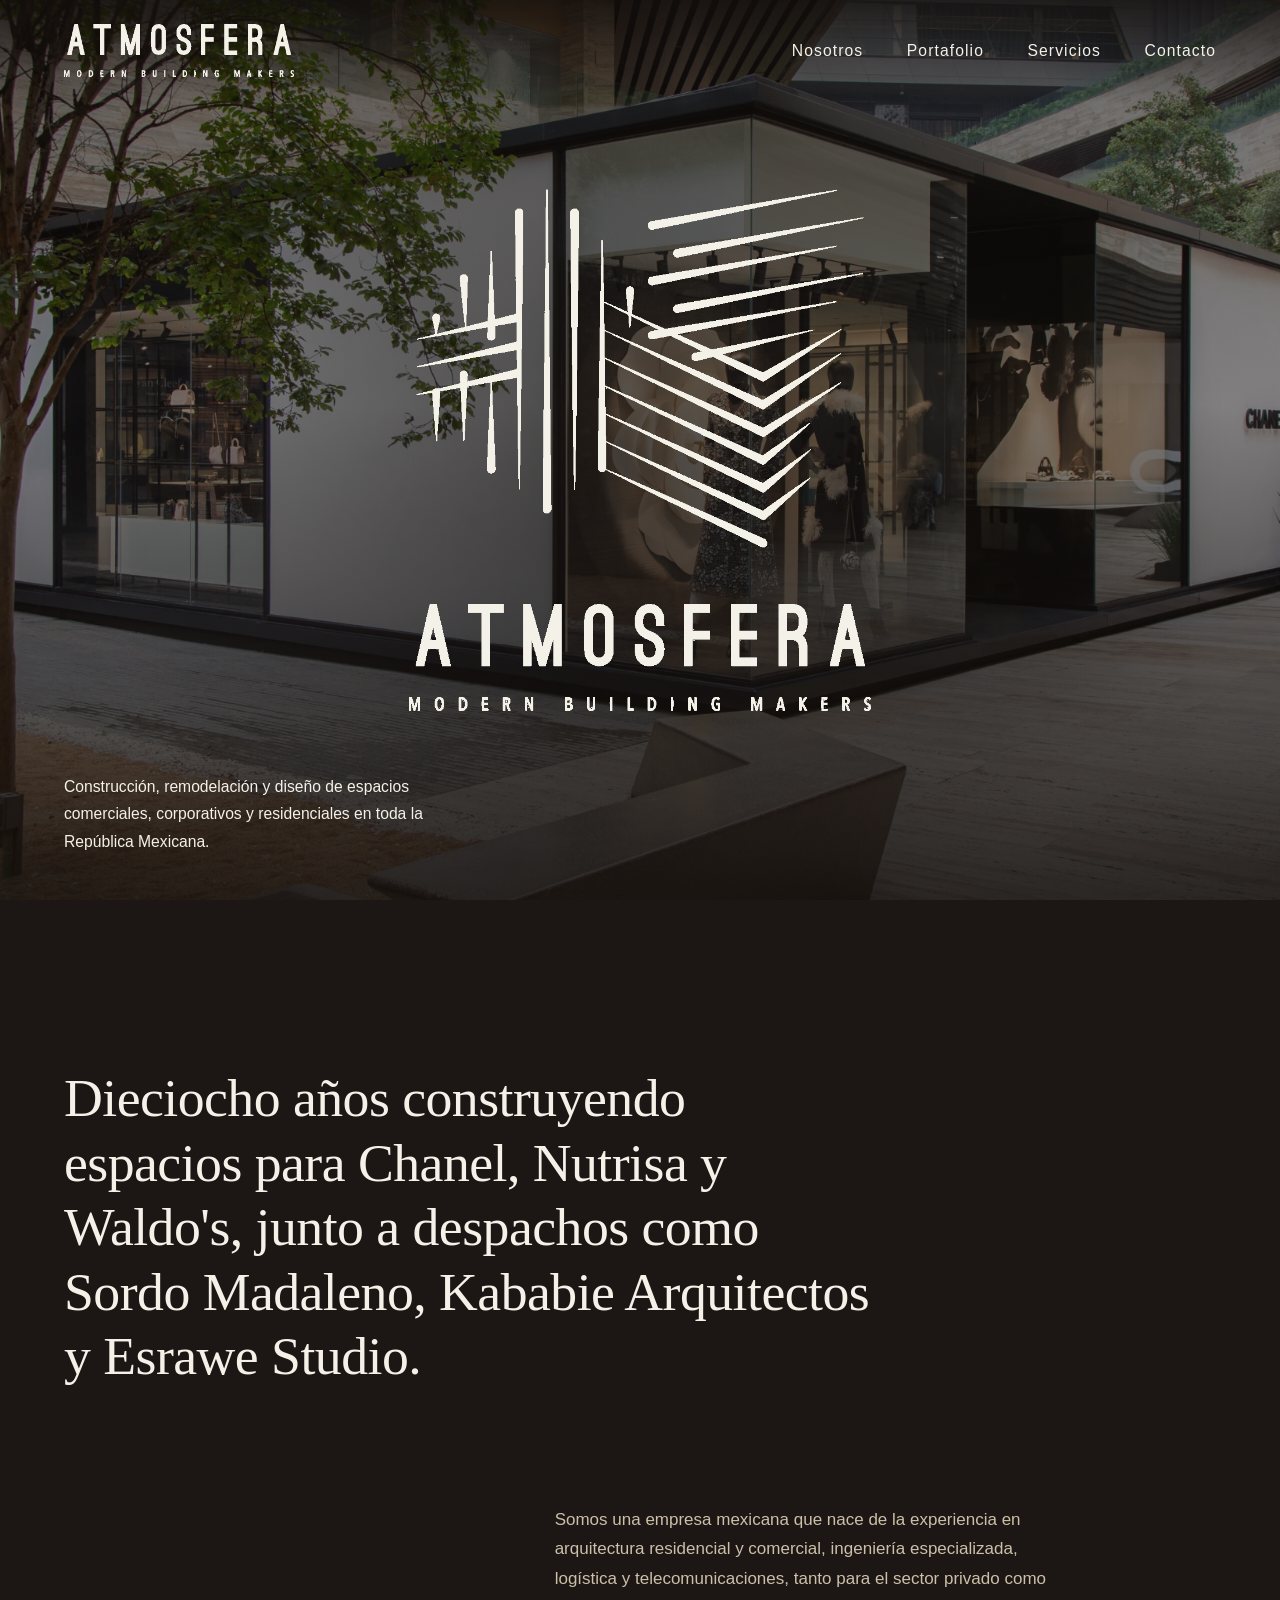
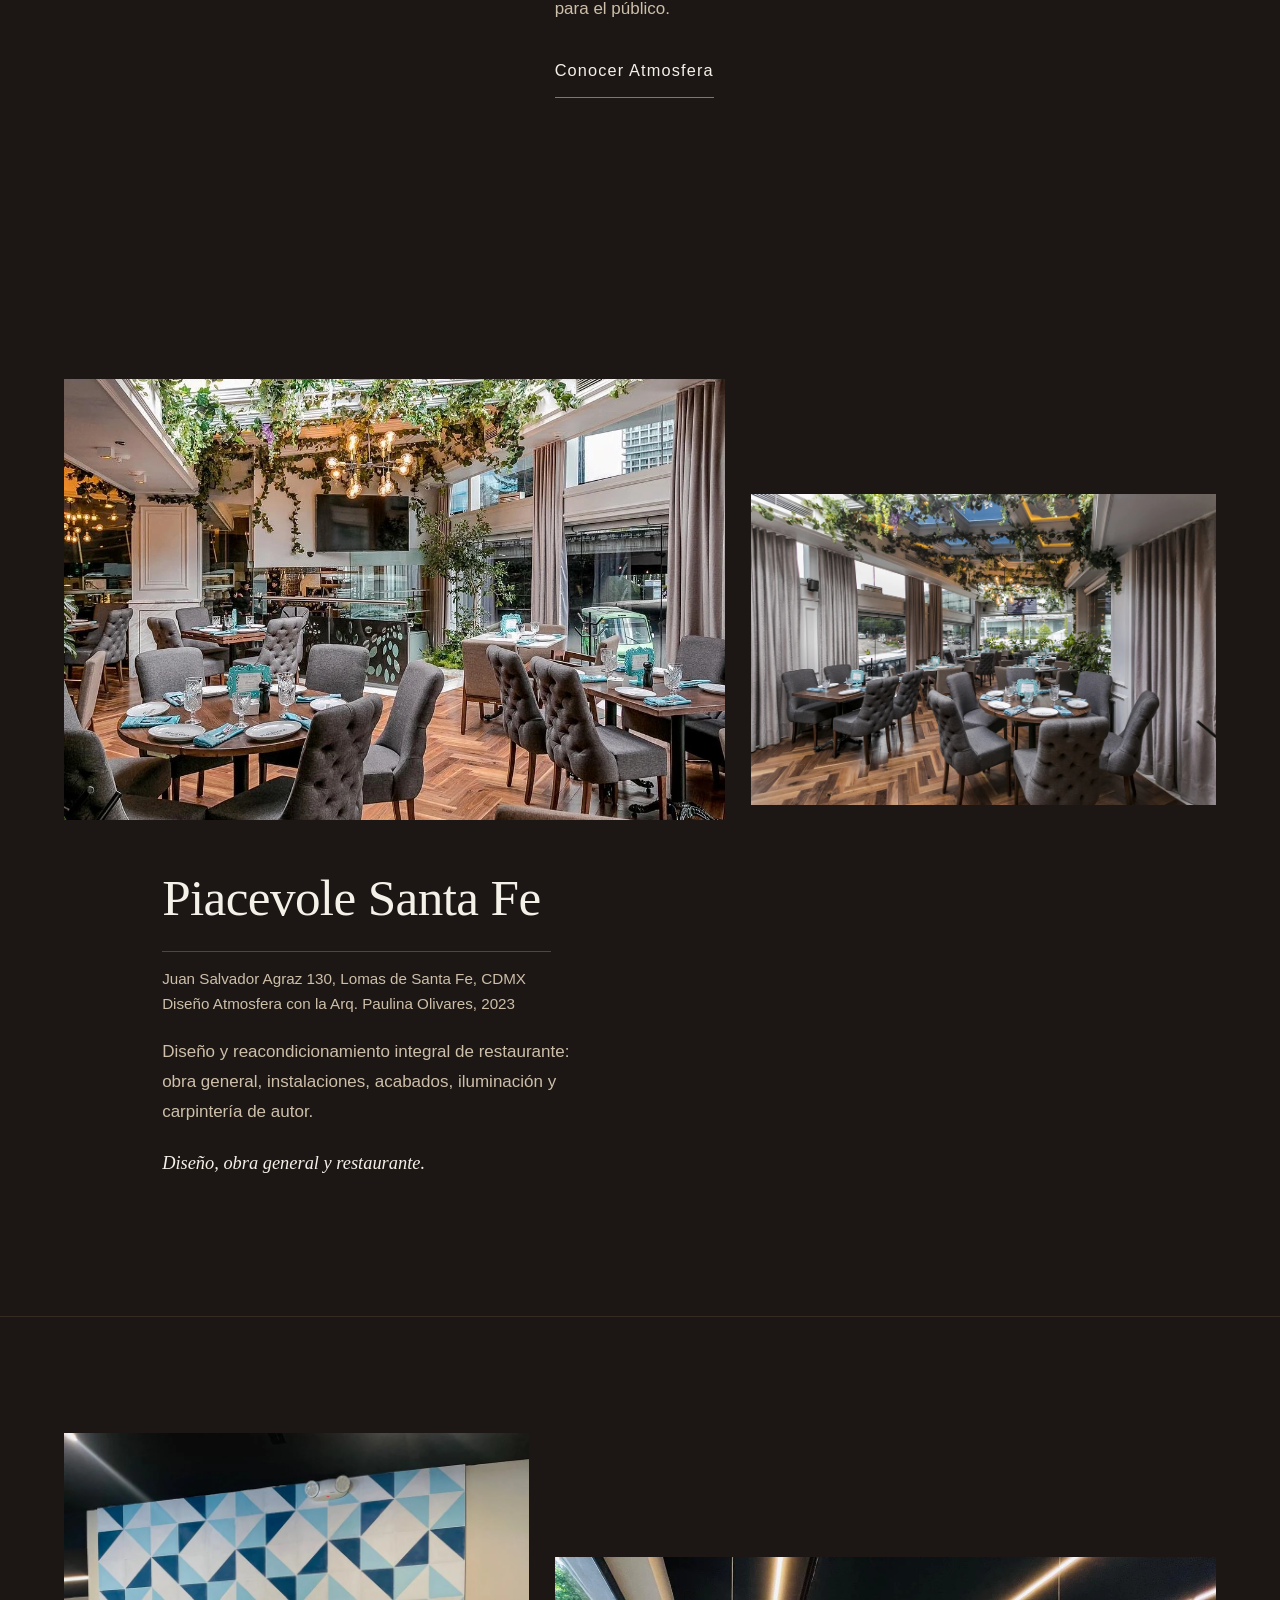
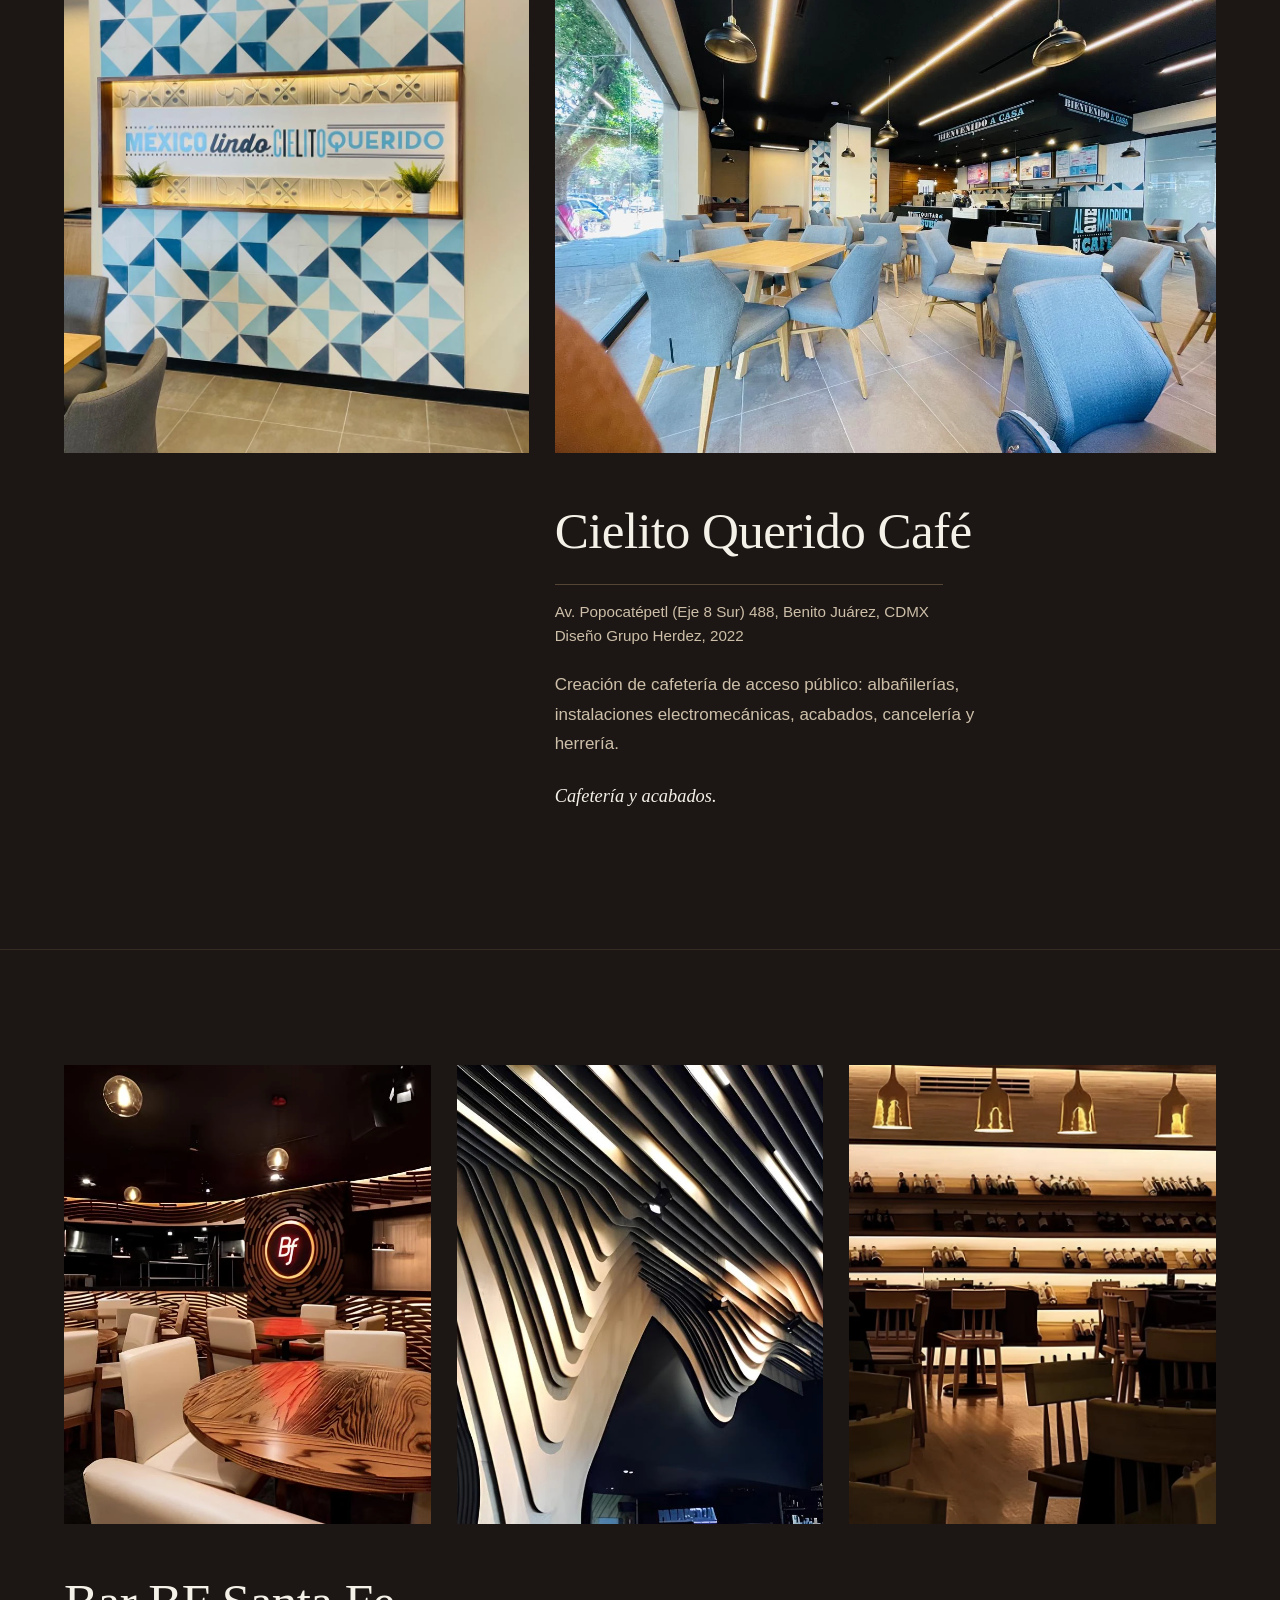
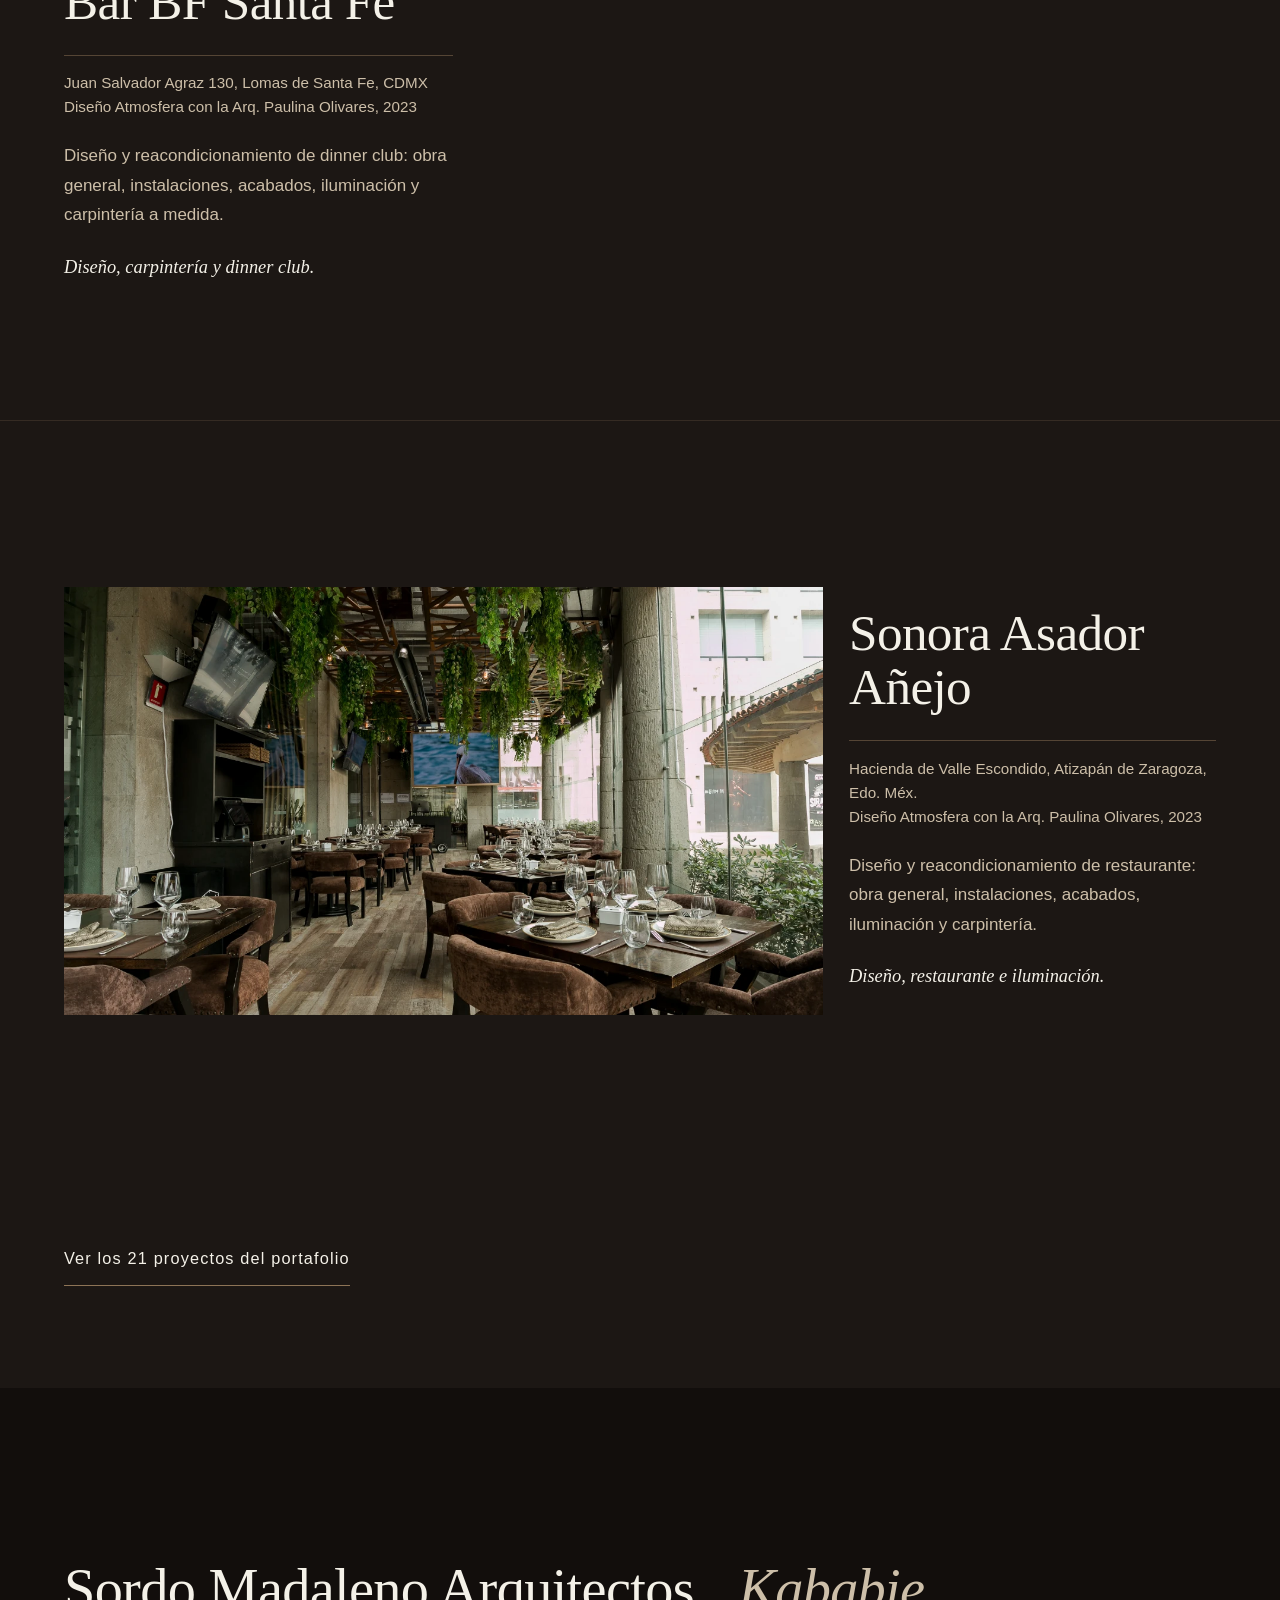
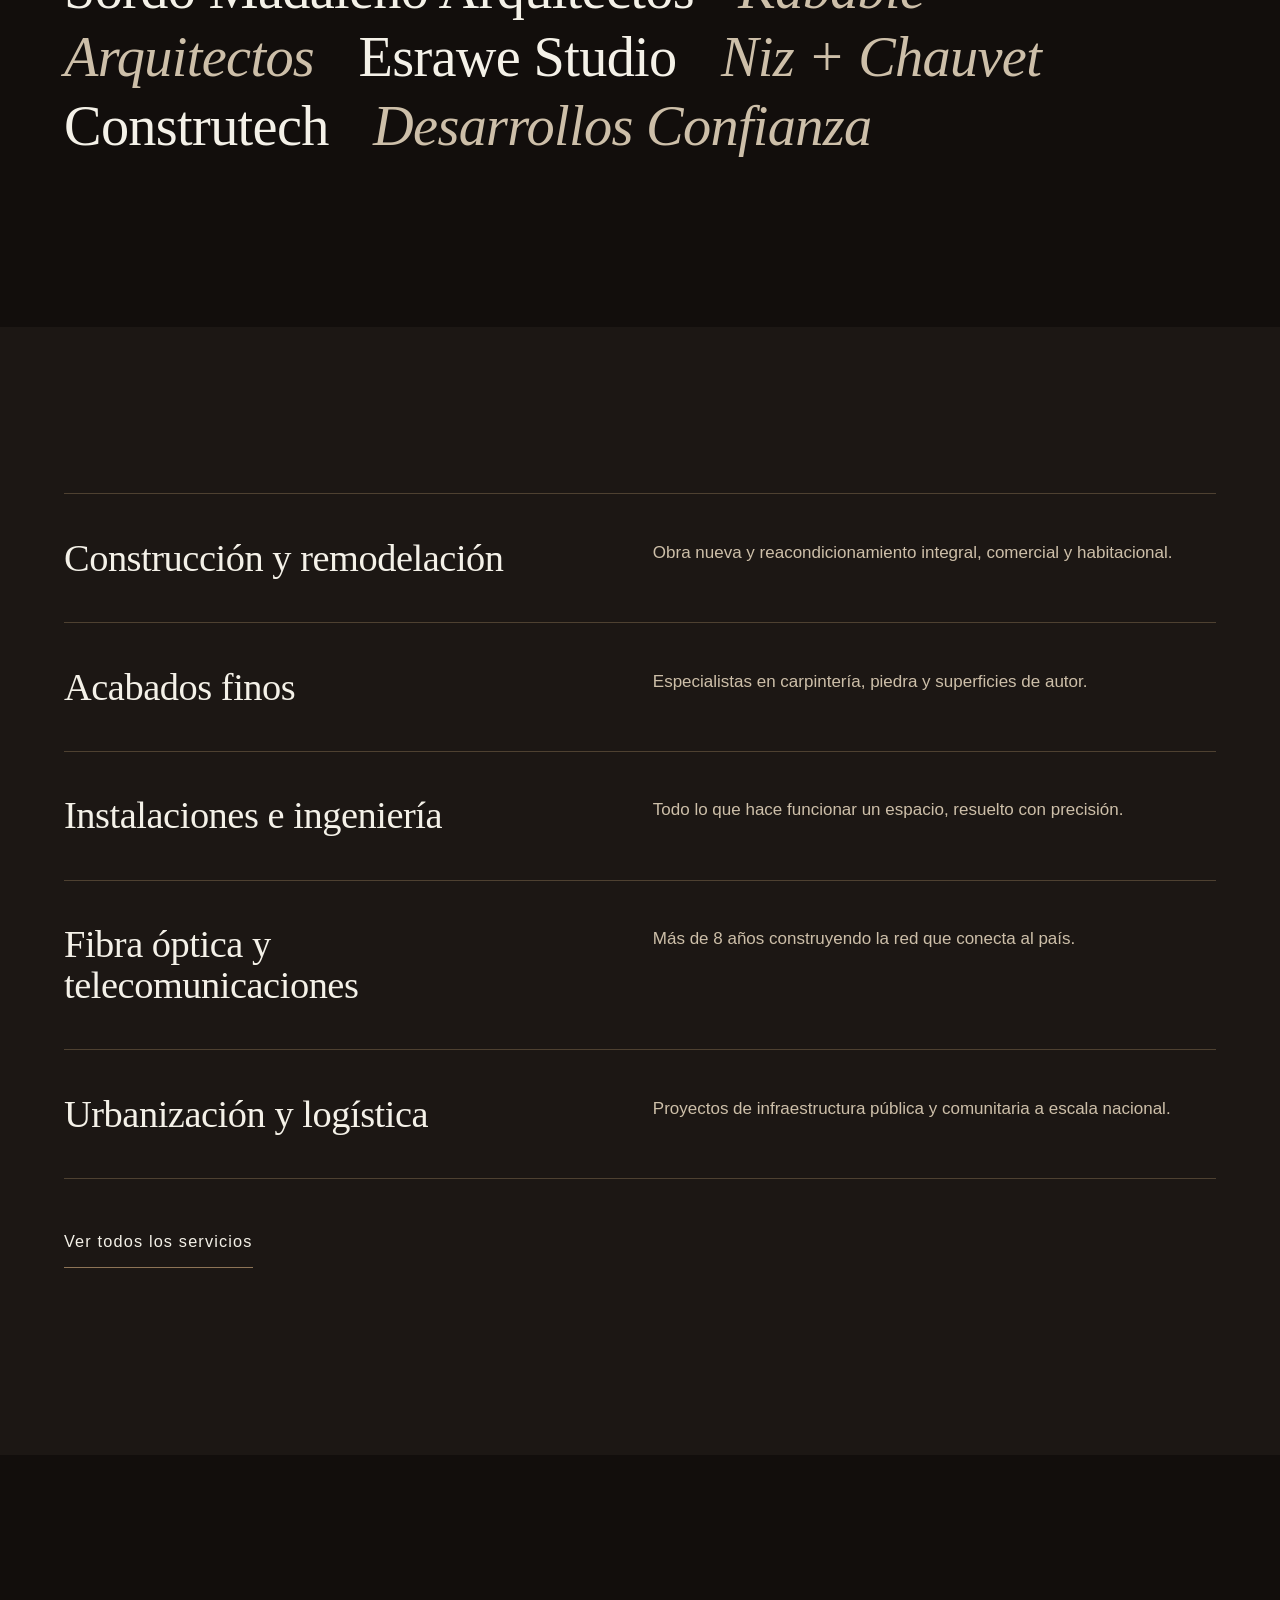
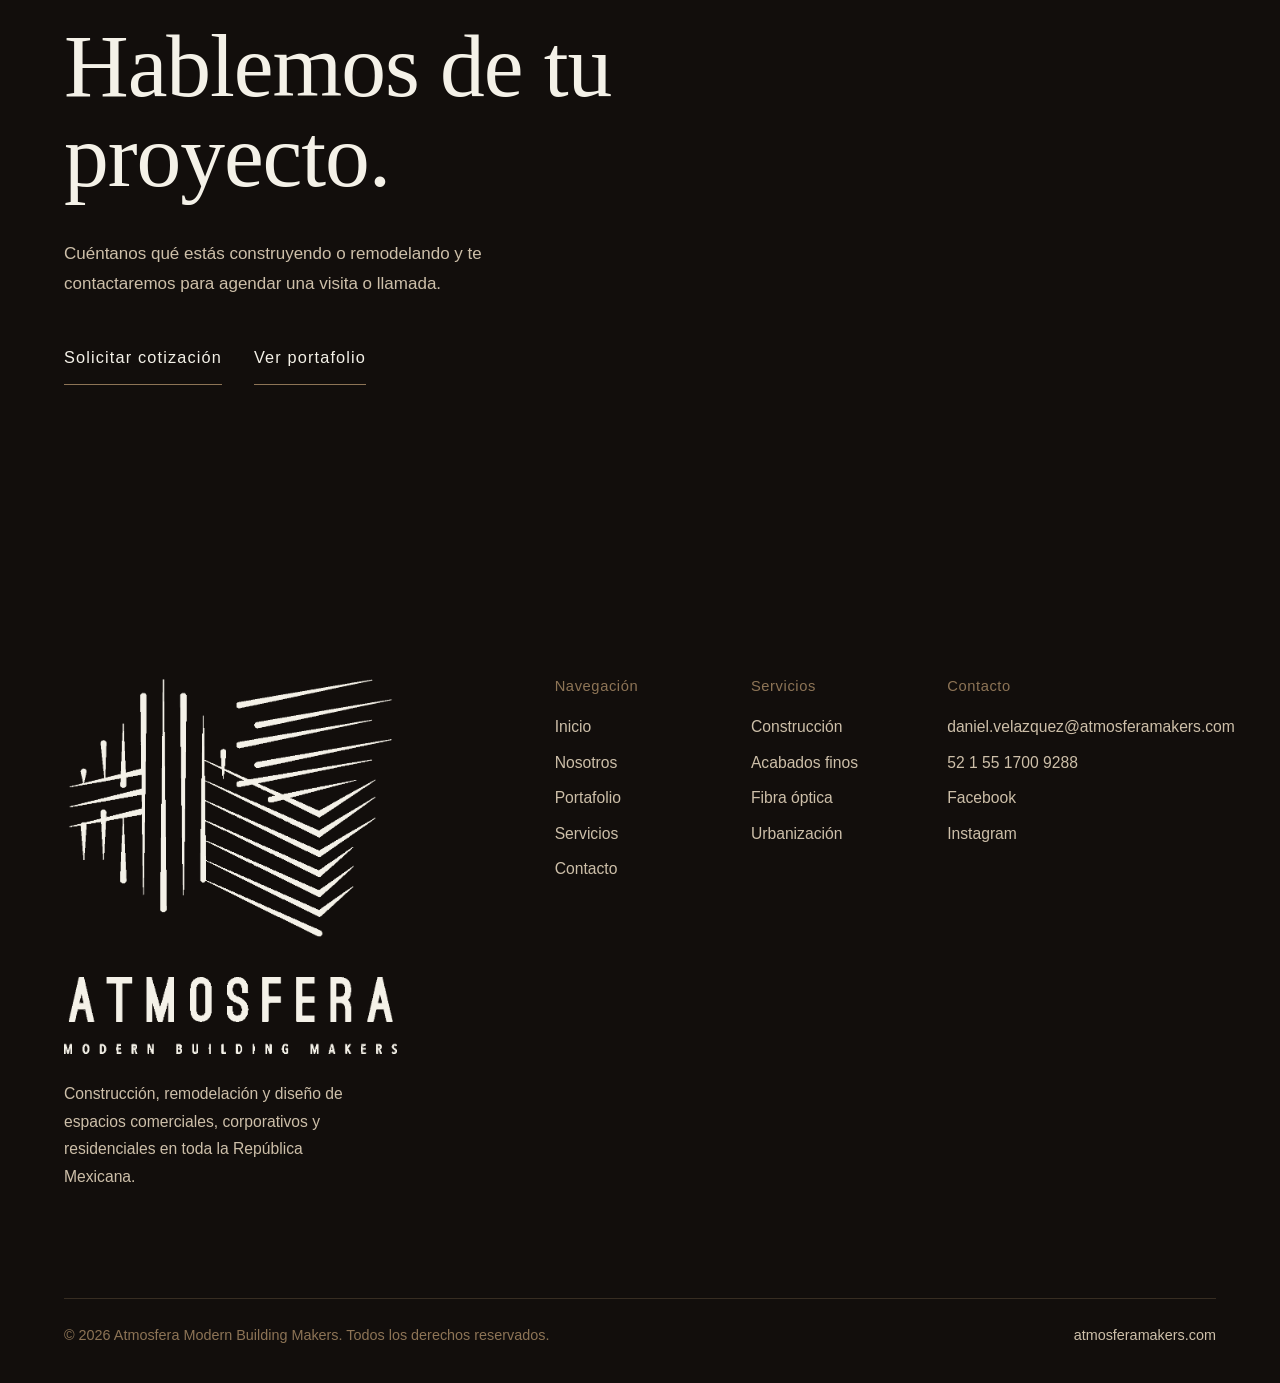
==== commit 869c8869: "Add files via upload" ====
--- a/index.html
+++ b/index.html
@@ -2,39 +2,44 @@
 <html lang="es">
 <head>
 <meta charset="UTF-8">
-<meta name="viewport" content="width=device-width, initial-scale=1">
-<title>Atmosfera — Modern Building Makers | Construcción y Diseño de Espacios en México</title>
-<meta name="description" content="Atmosfera: 18 años construyendo y remodelando espacios comerciales, corporativos y residenciales en México. Colaboramos con Sordo Madaleno, Kababie Arquitectos, Esrawe Studio y marcas como Chanel, Nutrisa y Waldo's.">
+<meta name="viewport" content="width=device-width, initial-scale=1, viewport-fit=cover">
+<title>Atmosfera — Modern Building Makers | Construcción y diseño de espacios en México</title>
+<meta name="description" content="Atmosfera: 18 años construyendo y remodelando espacios comerciales, corporativos y residenciales en México. Colaboramos con Sordo Madaleno, Kababie Arquitectos, Esrawe Studio y marcas como Chanel, Nutrisa y Waldo&#x27;s.">
 <link rel="canonical" href="https://www.atmosferamakers.com/">
+<meta name="theme-color" content="#120e0c">
+<meta name="color-scheme" content="dark">
 
-<!-- Open Graph -->
 <meta property="og:site_name" content="Atmosfera">
-<meta property="og:title" content="Atmosfera — Modern Building Makers">
-<meta property="og:description" content="Construcción, remodelación y diseño de espacios de autor en México. 18 años de experiencia, más de 30 proyectos entregados.">
+<meta property="og:locale" content="es_MX">
+<meta property="og:title" content="Atmosfera — Modern Building Makers | Construcción y diseño de espacios en México">
+<meta property="og:description" content="Atmosfera: 18 años construyendo y remodelando espacios comerciales, corporativos y residenciales en México. Colaboramos con Sordo Madaleno, Kababie Arquitectos, Esrawe Studio y marcas como Chanel, Nutrisa y Waldo&#x27;s.">
 <meta property="og:type" content="website">
 <meta property="og:url" content="https://www.atmosferamakers.com/">
-<meta property="og:image" content="https://www.atmosferamakers.com/assets/img/hero-main.webp">
+<meta property="og:image" content="https://www.atmosferamakers.com/assets/img/og-image.jpg">
+<meta property="og:image:width" content="1200">
+<meta property="og:image:height" content="630">
 <meta name="twitter:card" content="summary_large_image">
-<meta name="twitter:title" content="Atmosfera — Modern Building Makers">
-<meta name="twitter:description" content="Construcción, remodelación y diseño de espacios de autor en México.">
-<meta name="twitter:image" content="https://www.atmosferamakers.com/assets/img/hero-main.webp">
+<meta name="twitter:title" content="Atmosfera — Modern Building Makers | Construcción y diseño de espacios en México">
+<meta name="twitter:description" content="Atmosfera: 18 años construyendo y remodelando espacios comerciales, corporativos y residenciales en México. Colaboramos con Sordo Madaleno, Kababie Arquitectos, Esrawe Studio y marcas como Chanel, Nutrisa y Waldo&#x27;s.">
+<meta name="twitter:image" content="https://www.atmosferamakers.com/assets/img/og-image.jpg">
 
-<!-- AI crawlers -->
-<meta name="robots" content="index, follow">
+<meta name="robots" content="index, follow, max-image-preview:large">
 <meta name="GPTBot" content="index, follow">
+<meta name="ClaudeBot" content="index, follow">
 <meta name="Google-Extended" content="index, follow">
+<meta name="PerplexityBot" content="index, follow">
 
-<link rel="icon" href="assets/img/favicon.svg" type="image/svg+xml">
+<link rel="icon" href="assets/img/favicon-64.png" type="image/png" sizes="64x64">
+<link rel="icon" href="assets/img/favicon-32.png" type="image/png" sizes="32x32">
 <link rel="apple-touch-icon" href="assets/img/apple-touch-icon.png">
 <link rel="manifest" href="assets/site.webmanifest">
 
-<link rel="preconnect" href="https://fonts.googleapis.com">
-<link rel="preconnect" href="https://fonts.gstatic.com" crossorigin>
-<link rel="stylesheet" href="https://fonts.googleapis.com/css2?family=Cormorant+Garamond:ital,wght@0,400;0,500;0,600;1,400;1,500&family=Jost:wght@300;400;500;600&display=swap">
-
-<link rel="preload" as="image" href="assets/img/hero-main.webp" fetchpriority="high">
-<link rel="stylesheet" href="styles.css?v=20261019b">
-
+<link rel="preload" href="assets/fonts/bodoni-moda-latin-opsz-normal.woff2" as="font" type="font/woff2" crossorigin>
+<link rel="preload" href="assets/fonts/tenor-sans-latin-400-normal.woff2" as="font" type="font/woff2" crossorigin>
+<link rel="preload" as="image" href="assets/work/chanel-artz-2.webp" fetchpriority="high">
+<link rel="stylesheet" href="styles.css?v=20261021">
+<script>try{if(!sessionStorage.getItem("atm_seen"))document.documentElement.classList.add("first")}catch(e){}</script>
+<noscript><style>.veil{display:none}html.js .plate[data-reveal] img{opacity:1}</style></noscript>
 <script type="application/ld+json">
 {
   "@context": "https://schema.org",
@@ -42,8 +47,15 @@
   "name": "Atmosfera",
   "alternateName": "Atmosfera Modern Building Makers",
   "url": "https://www.atmosferamakers.com",
+  "logo": "https://www.atmosferamakers.com/assets/img/logo-full.png",
+  "image": "https://www.atmosferamakers.com/assets/img/og-image.jpg",
   "description": "Empresa mexicana de construcción, remodelación y diseño de espacios comerciales, corporativos y residenciales, con 18 años de experiencia.",
-  "areaServed": "MX",
+  "email": "daniel.velazquez@atmosferamakers.com",
+  "telephone": "+52 55 1700 9288",
+  "areaServed": {
+    "@type": "Country",
+    "name": "México"
+  },
   "sameAs": [
     "https://www.facebook.com/atmosferamakers",
     "https://www.instagram.com/atmosferamakers/"
@@ -51,196 +63,51 @@
 }
 </script>
 </head>
-<body data-page="home">
+<body class="page-home">
 <a href="#main" class="skip-link">Saltar al contenido</a>
-
-<div class="splash" aria-hidden="true"><img src="assets/img/logo-light.png" alt=""></div>
-
-<div class="cursor" data-cursor-root><span class="cursor-dot"></span></div>
-
-<header class="nav">
-  <div class="container nav-inner">
-    <a href="index.html" class="nav-logo" aria-label="Atmosfera — inicio">
-      <img src="assets/img/logo-light.png" alt="Atmosfera">
-    </a>
-    <nav class="nav-links" aria-label="Principal">
-      <a href="index.html" data-nav="home">Inicio</a>
-      <a href="nosotros.html" data-nav="nosotros">Nosotros</a>
-      <a href="portafolio.html" data-nav="portafolio">Portafolio</a>
-      <a href="servicios.html" data-nav="servicios">Servicios</a>
-      <a href="contacto.html" data-nav="contacto">Contacto</a>
-    </nav>
-    <a href="contacto.html" class="btn btn-primary nav-cta">Solicitar cotización</a>
-    <button class="nav-toggle" aria-label="Abrir menú" aria-expanded="false">
-      <span></span><span></span><span></span>
-    </button>
+<div class="veil" id="veil" aria-hidden="true"><img class="veil-logo" src="assets/img/logo-full.png" width="829" height="935" alt=""></div>
+<header class="site-header">
+  <a class="brand" href="index.html" aria-label="Atmosfera, inicio"><img src="assets/img/logo-wordmark.png" width="829" height="192" alt="Atmosfera Modern Building Makers"></a>
+  <nav class="nav" aria-label="Principal"><a href="nosotros.html">Nosotros</a><a href="portafolio.html">Portafolio</a><a href="servicios.html">Servicios</a><a href="contacto.html">Contacto</a></nav>
+  <button class="menu-btn" type="button" aria-expanded="false" aria-controls="menu"><span></span><span></span><span class="sr-only">Menú</span></button>
+</header>
+<div class="menu" id="menu"><img src="assets/img/logo-full.png" width="829" height="935" alt=""><a href="index.html">Inicio</a><a href="nosotros.html">Nosotros</a><a href="portafolio.html">Portafolio</a><a href="servicios.html">Servicios</a><a href="contacto.html">Contacto</a></div>
+<main id="main">
+<section class="hero" aria-label="Atmosfera">
+  <div class="hero-slides">
+    <img class="is-active" src="assets/work/chanel-artz-2.webp" width="2048" height="1152" alt="" fetchpriority="high">
+    <img src="assets/work/la-nonna-1.webp" width="2000" height="1334" alt="">
   </div>
-</header>
-
-<div class="mobile-menu" id="mobile-menu">
-  <a href="index.html">Inicio</a>
-  <a href="nosotros.html">Nosotros</a>
-  <a href="portafolio.html">Portafolio</a>
-  <a href="servicios.html">Servicios</a>
-  <a href="contacto.html">Contacto</a>
-  <a href="contacto.html" class="btn btn-primary">Solicitar cotización</a>
-</div>
-
-<main id="main">
-
-  <section class="hero">
-    <div class="hero-bg"><img src="assets/img/hero-main.webp" alt="Restaurante remodelado por Atmosfera, techo jardín con tragaluz" fetchpriority="high" loading="eager"></div>
-    <div class="hero-mesh" aria-hidden="true"></div>
-    <div class="hero-grain" aria-hidden="true"></div>
-    <div class="container hero-inner">
-      <p class="hero-meta"><span class="dot"></span>Modern Building Makers · México</p>
-      <h1 class="hero-title" data-split-lines>Construimos<br>espacios que <em>permanecen.</em></h1>
-      <p class="hero-sub">18 años de experiencia en construcción, remodelación y diseño de interiores para marcas, despachos de arquitectura y residencias en toda la República.</p>
-      <div class="hero-foot">
-        <a href="portafolio.html" class="btn btn-primary">Ver portafolio <span class="btn-arrow" aria-hidden="true">&rarr;</span></a>
-        <a href="contacto.html" class="btn btn-ghost">Solicitar cotización</a>
+  <div class="hero-shade"></div>
+  <h1><img src="assets/img/logo-full.png" width="829" height="935" alt="Atmosfera, Modern Building Makers"></h1>
+  <p class="hero-note">Construcción, remodelación y diseño de espacios comerciales, corporativos y residenciales en toda la República Mexicana.</p>
+</section>
+<section class="section"><div class="wrap">
+  <p class="lead statement-wide">Dieciocho años construyendo espacios para Chanel, Nutrisa y Waldo's, junto a despachos como Sordo Madaleno, Kababie Arquitectos y Esrawe Studio.</p>
+  <div class="grid"><div class="c-6-12 statement-body"><p>Somos una empresa mexicana que nace de la experiencia en arquitectura residencial y comercial, ingeniería especializada, logística y telecomunicaciones, tanto para el sector privado como para el público.</p>
+  <a class="link" href="nosotros.html">Conocer Atmosfera</a></div></div>
+</div></section>
+<section class="work" id="piacevole" data-project="piacevole"><div class="wrap"><div class="grid" style="align-items:start"><div class="c-1-7"><figure class="plate " data-lb data-reveal data-name="Piacevole Santa Fe" data-loc="Juan Salvador Agraz 130, Lomas de Santa Fe, CDMX" style="--nw:1078"><img src="assets/work/piacevole-1.webp" width="1078" height="719" alt="Comedor de Piacevole con mesas redondas, sillas capitoné grises y vegetación colgante" loading="lazy" decoding="async"></figure></div><div class="c-8-12 drop"><figure class="plate " data-lb data-reveal data-name="Piacevole Santa Fe" data-loc="Juan Salvador Agraz 130, Lomas de Santa Fe, CDMX" style="--nw:1000"><img src="assets/work/piacevole-2.webp" width="1000" height="667" alt="Terraza acristalada de Piacevole con cortinas, mesas y sillas grises" loading="lazy" decoding="async"></figure></div></div><div class="grid work-row"><div class="c-2-6"><div class="work-text "><h3>Piacevole Santa Fe</h3><p class="work-meta"><span>Juan Salvador Agraz 130, Lomas de Santa Fe, CDMX</span><span>Diseño Atmosfera con la Arq. Paulina Olivares, 2023</span></p><p>Diseño y reacondicionamiento integral de restaurante: obra general, instalaciones, acabados, iluminación y carpintería de autor.</p><p class="work-tags">Diseño, obra general y restaurante.</p></div></div></div></div></section><section class="work" id="cielito-querido" data-project="cielito-querido"><div class="wrap"><div class="grid" style="align-items:end"><div class="c-1-5"><figure class="plate " data-lb data-reveal data-name="Cielito Querido Café" data-loc="Av. Popocatépetl (Eje 8 Sur) 488, Benito Juárez, CDMX" style="--nw:960"><img src="assets/work/cielito-querido-1.webp" width="960" height="1280" alt="Muro de talavera azul y blanco con el letrero México lindo, Cielito querido" loading="lazy" decoding="async"></figure></div><div class="c-6-12"><figure class="plate " data-lb data-reveal data-name="Cielito Querido Café" data-loc="Av. Popocatépetl (Eje 8 Sur) 488, Benito Juárez, CDMX" style="--nw:1280"><img src="assets/work/cielito-querido-2.webp" width="1280" height="960" alt="Interior de Cielito Querido Café con mesas de madera, sillas azules y plafón negro con luminarias" loading="lazy" decoding="async"></figure></div></div><div class="grid work-row"><div class="c-6-12"><div class="work-text "><h3>Cielito Querido Café</h3><p class="work-meta"><span>Av. Popocatépetl (Eje 8 Sur) 488, Benito Juárez, CDMX</span><span>Diseño Grupo Herdez, 2022</span></p><p>Creación de cafetería de acceso público: albañilerías, instalaciones electromecánicas, acabados, cancelería y herrería.</p><p class="work-tags">Cafetería y acabados.</p></div></div></div></div></section><section class="work" id="bar-bf" data-project="bar-bf"><div class="wrap"><div class="grid triptych"><div class="c-4"><figure class="plate plate--crop" data-lb data-reveal data-name="Bar BF Santa Fe" data-loc="Juan Salvador Agraz 130, Lomas de Santa Fe, CDMX" style="--nw:1072"><img src="assets/work/bar-bf-1.webp" width="1072" height="916" alt="Salón del Bar BF con muros de duela de madera curva, logotipo iluminado y mesas de madera" loading="lazy" decoding="async"></figure></div><div class="c-4"><figure class="plate plate--crop" data-lb data-reveal data-name="Bar BF Santa Fe" data-loc="Juan Salvador Agraz 130, Lomas de Santa Fe, CDMX" style="--nw:1172"><img src="assets/work/bar-bf-2.webp" width="1172" height="868" alt="Plafón escultórico de madera ondulada con iluminación lineal" loading="lazy" decoding="async"></figure></div><div class="c-4"><figure class="plate plate--crop" data-lb data-reveal data-name="Bar BF Santa Fe" data-loc="Juan Salvador Agraz 130, Lomas de Santa Fe, CDMX" style="--nw:1172"><img src="assets/work/bar-bf-3.webp" width="1172" height="1004" alt="Salón con repisas iluminadas con botellas y lámparas colgantes" loading="lazy" decoding="async"></figure></div></div><div class="grid work-row"><div class="c-1-6"><div class="work-text "><h3>Bar BF Santa Fe</h3><p class="work-meta"><span>Juan Salvador Agraz 130, Lomas de Santa Fe, CDMX</span><span>Diseño Atmosfera con la Arq. Paulina Olivares, 2023</span></p><p>Diseño y reacondicionamiento de dinner club: obra general, instalaciones, acabados, iluminación y carpintería a medida.</p><p class="work-tags">Diseño, carpintería y dinner club.</p></div></div></div></div></section><section class="work" id="sonora-asador" data-project="sonora-asador"><div class="wrap"><div class="grid work-row" style="align-items:end"><div class="c-1-8"><figure class="plate " data-lb data-reveal data-name="Sonora Asador Añejo" data-loc="Hacienda de Valle Escondido, Atizapán de Zaragoza, Edo. Méx." style="--nw:1280"><img src="assets/work/sonora-asador-1.webp" width="1280" height="720" alt="Terraza del restaurante Sonora Asador con sillas de terciopelo café y plantas colgantes" loading="lazy" decoding="async"></figure></div><div class="c-9-12"><div class="work-text "><h3>Sonora Asador Añejo</h3><p class="work-meta"><span>Hacienda de Valle Escondido, Atizapán de Zaragoza, Edo. Méx.</span><span>Diseño Atmosfera con la Arq. Paulina Olivares, 2023</span></p><p>Diseño y reacondicionamiento de restaurante: obra general, instalaciones, acabados, iluminación y carpintería.</p><p class="work-tags">Diseño, restaurante e iluminación.</p></div></div></div></div></section><section class="section section--tight"><div class="wrap"><a class="link" href="portafolio.html">Ver los 21 proyectos del portafolio</a></div></section>
+<section class="section section--night"><div class="wrap"><ul class="roll" aria-label="Colaboraciones"><li>Sordo Madaleno Arquitectos</li> <li>Kababie Arquitectos</li> <li>Esrawe Studio</li> <li>Niz + Chauvet</li> <li>Construtech</li> <li>Desarrollos Confianza</li></ul></div></section><section class="section"><div class="wrap"><ul class="rows"><li><h3>Construcción y remodelación</h3><div class="rows-body"><p>Obra nueva y reacondicionamiento integral, comercial y habitacional.</p></div></li><li><h3>Acabados finos</h3><div class="rows-body"><p>Especialistas en carpintería, piedra y superficies de autor.</p></div></li><li><h3>Instalaciones e ingeniería</h3><div class="rows-body"><p>Todo lo que hace funcionar un espacio, resuelto con precisión.</p></div></li><li><h3>Fibra óptica y telecomunicaciones</h3><div class="rows-body"><p>Más de 8 años construyendo la red que conecta al país.</p></div></li><li><h3>Urbanización y logística</h3><div class="rows-body"><p>Proyectos de infraestructura pública y comunitaria a escala nacional.</p></div></li></ul><p style="margin-top:36px"><a class="link" href="servicios.html">Ver todos los servicios</a></p></div></section><section class="section section--night cta"><div class="wrap">
+  <h2>Hablemos de tu proyecto.</h2>
+  <p>Cuéntanos qué estás construyendo o remodelando y te contactaremos para agendar una visita o llamada.</p>
+  <a class="link" href="contacto.html">Solicitar cotización</a><a class="link" href="portafolio.html">Ver portafolio</a>
+</div></section>
+</main>
+<footer class="site-footer">
+  <div class="wrap">
+    <div class="grid footer-grid">
+      <div class="c-1-5">
+        <img class="footer-logo" src="assets/img/logo-full.png" width="829" height="935" alt="Atmosfera Modern Building Makers" loading="lazy">
+        <p class="footer-note">Construcción, remodelación y diseño de espacios comerciales, corporativos y residenciales en toda la República Mexicana.</p>
       </div>
+      <div class="footer-col"><h4>Navegación</h4><ul><li><a href="index.html">Inicio</a></li><li><a href="nosotros.html">Nosotros</a></li><li><a href="portafolio.html">Portafolio</a></li><li><a href="servicios.html">Servicios</a></li><li><a href="contacto.html">Contacto</a></li></ul></div>
+      <div class="footer-col"><h4>Servicios</h4><ul><li><a href="servicios.html">Construcción</a></li><li><a href="servicios.html">Acabados finos</a></li><li><a href="servicios.html">Fibra óptica</a></li><li><a href="servicios.html">Urbanización</a></li></ul></div>
+      <div class="footer-col"><h4>Contacto</h4><ul><li><a href="mailto:daniel.velazquez@atmosferamakers.com">daniel.velazquez@atmosferamakers.com</a></li><li><a href="tel:+5215517009288">52 1 55 1700 9288</a></li><li><a href="https://www.facebook.com/atmosferamakers" target="_blank" rel="noopener">Facebook</a></li><li><a href="https://www.instagram.com/atmosferamakers/" target="_blank" rel="noopener">Instagram</a></li></ul></div>
     </div>
-    <div class="hero-scroll">Desplázate</div>
-  </section>
-
-  <div class="marquee-wrap">
-    <div class="marquee-track" data-marquee aria-hidden="true"></div>
-  </div>
-
-  <section class="section" id="nosotros">
-    <div class="container about-grid">
-      <div class="about-figure reveal">
-        <img src="assets/img/marble-kitchen.webp" alt="Cocina de mármol construida por Atmosfera" loading="lazy" decoding="async">
-      </div>
-      <div class="about-copy">
-        <p class="eyebrow reveal">Quiénes somos</p>
-        <h2 class="section-title reveal">Experiencia construida<br><em>proyecto a proyecto.</em></h2>
-        <p class="reveal">Somos una empresa mexicana que nace de la experiencia en proyectos de arquitectura residenciales, comerciales, de ingeniería especializada, logística y telecomunicaciones — tanto para el sector privado como para el sector público.</p>
-        <p class="reveal">A lo largo de 18 años hemos desarrollado proyectos asignados por algunas de las constructoras más importantes del país, así como para despachos de arquitectos de gran renombre: Sordo Madaleno Arquitectos, Kababie Arquitectos, Esrawe Studio y Niz + Chauvet, entre otros.</p>
-        <a href="nosotros.html" class="btn btn-ghost" style="margin-top: 2rem;">Conoce más <span class="btn-arrow" aria-hidden="true">&rarr;</span></a>
-        <div class="stats-grid" data-stats aria-hidden="false"></div>
-      </div>
-    </div>
-  </section>
-
-  <section class="section" style="padding-top: 0;">
-    <div class="container">
-      <div class="section-head">
-        <p class="eyebrow reveal">Portafolio</p>
-        <h2 class="section-title reveal">Proyectos que <em>hablan por sí solos.</em></h2>
-        <p class="lede reveal">Desde boutiques de lujo hasta corporativos e infraestructura pública — una muestra de nuestro trabajo más reciente.</p>
-      </div>
-      <div class="bento" data-featured-grid></div>
-      <div style="text-align:center; margin-top: 3rem;">
-        <a href="portafolio.html" class="btn btn-ghost">Ver portafolio completo <span class="btn-arrow" aria-hidden="true">&rarr;</span></a>
-      </div>
-    </div>
-  </section>
-
-  <section class="section" style="background: var(--bg-2); border-top: 1px solid var(--line); border-bottom: 1px solid var(--line);">
-    <div class="container">
-      <div class="section-head center">
-        <p class="eyebrow reveal" style="justify-content:center;">Antes / Después</p>
-        <h2 class="section-title reveal">El mismo espacio,<br><em>otra posibilidad.</em></h2>
-      </div>
-      <div class="ba-wrap reveal">
-        <img src="assets/img/before-bedroom-1.webp" alt="Recámara antes de la remodelación">
-        <img class="ba-after" src="assets/img/after-bedroom-1.webp" alt="Recámara después de la remodelación">
-        <span class="ba-label before">Antes</span>
-        <span class="ba-label after">Después</span>
-        <div class="ba-handle" aria-hidden="true"></div>
-      </div>
-    </div>
-  </section>
-
-  <section class="section">
-    <div class="container">
-      <div class="section-head">
-        <p class="eyebrow reveal">Servicios</p>
-        <h2 class="section-title reveal">De la obra civil<br>al último <em>acabado.</em></h2>
-      </div>
-      <div class="services-grid" data-services></div>
-      <div style="text-align:center; margin-top: 3rem;">
-        <a href="servicios.html" class="btn btn-ghost">Ver todos los servicios <span class="btn-arrow" aria-hidden="true">&rarr;</span></a>
-      </div>
-    </div>
-  </section>
-
-  <section class="cta-band">
-    <div class="container cta-inner">
-      <h2 class="cta-title reveal">¿Listo para construir<br><em>tu próximo espacio?</em></h2>
-      <div class="cta-actions reveal">
-        <a href="contacto.html" class="btn btn-primary">Solicitar cotización <span class="btn-arrow" aria-hidden="true">&rarr;</span></a>
-        <a href="tel:+525517009288" class="btn btn-ghost">Llamar ahora</a>
-      </div>
-    </div>
-  </section>
-
-</main>
-
-<footer class="footer">
-  <div class="container footer-top">
-    <div class="footer-brand">
-      <img src="assets/img/logo-light.png" alt="Atmosfera">
-      <p>Modern Building Makers. Construcción, remodelación y diseño de espacios comerciales, corporativos y residenciales en toda la República Mexicana.</p>
-      <div class="social-row">
-        <a href="#" data-brand-fb aria-label="Facebook" target="_blank" rel="noopener">FB</a>
-        <a href="#" data-brand-ig aria-label="Instagram" target="_blank" rel="noopener">IG</a>
-      </div>
-    </div>
-    <div class="footer-col">
-      <h4>Navegación</h4>
-      <ul>
-        <li><a href="nosotros.html">Nosotros</a></li>
-        <li><a href="portafolio.html">Portafolio</a></li>
-        <li><a href="servicios.html">Servicios</a></li>
-        <li><a href="contacto.html">Contacto</a></li>
-      </ul>
-    </div>
-    <div class="footer-col">
-      <h4>Servicios</h4>
-      <ul>
-        <li><a href="servicios.html#construccion">Construcción</a></li>
-        <li><a href="servicios.html#acabados">Acabados finos</a></li>
-        <li><a href="servicios.html#telecom">Fibra óptica</a></li>
-        <li><a href="servicios.html#urbanizacion">Urbanización</a></li>
-      </ul>
-    </div>
-    <div class="footer-col">
-      <h4>Contacto</h4>
-      <ul>
-        <li><a href="mailto:daniel.velazquez@atmosferamakers.com" data-brand-email>daniel.velazquez@atmosferamakers.com</a></li>
-        <li><a href="tel:+525517009288" data-brand-phone>52 1 55 1700 9288</a></li>
-      </ul>
-    </div>
-  </div>
-  <div class="container footer-bottom">
-    <p>© <span data-year>2026</span> Atmosfera Modern Building Makers. Todos los derechos reservados.</p>
-    <p>atmosferamakers.com</p>
+    <div class="footer-base"><span>© 2026 Atmosfera Modern Building Makers. Todos los derechos reservados.</span><a href="https://www.atmosferamakers.com">atmosferamakers.com</a></div>
   </div>
 </footer>
-
-<dialog class="pdialog" id="project-dialog" aria-label="Detalle del proyecto">
-  <div class="pdialog-inner">
-    <button class="pdialog-close" aria-label="Cerrar">✕</button>
-    <div class="pdialog-gallery"></div>
-    <div class="pdialog-body">
-      <h3 class="pdialog-name" style="font-family: var(--serif); font-size: clamp(1.8rem,4vw,2.6rem);"></h3>
-      <p class="pdialog-desc" style="margin-top: 1rem; color: var(--cream-3); line-height: 1.75;"></p>
-      <div class="pdialog-meta">
-        <div><span class="k">Ubicación</span><span class="v pdialog-loc"></span></div>
-        <div><span class="k">Diseño</span><span class="v pdialog-design"></span></div>
-        <div><span class="k">Año</span><span class="v pdialog-year"></span></div>
-      </div>
-      <div class="pdialog-tags"></div>
-    </div>
-  </div>
-</dialog>
-
-<script defer src="lib/gsap.min.js"></script>
-<script defer src="lib/ScrollTrigger.min.js"></script>
-<script defer src="lib/manifest.js"></script>
-<script defer src="main.js?v=20261019b"></script>
+<script defer src="main.js?v=20261021"></script>
 </body>
 </html>
--- a/styles.css
+++ b/styles.css
@@ -1,590 +1,285 @@
 /* =============================================================
    ATMOSFERA — Modern Building Makers
-   1. Tokens
+   Dark gallery design. Fonts are self-hosted (assets/fonts).
    ============================================================= */
-@property --mesh-angle {
-  syntax: '<angle>';
-  initial-value: 0deg;
-  inherits: false;
+
+@font-face {
+  font-family: "Bodoni Moda";
+  src: url("assets/fonts/bodoni-moda-latin-opsz-normal.woff2") format("woff2");
+  font-weight: 400 900; font-style: normal; font-display: swap;
+}
+@font-face {
+  font-family: "Bodoni Moda";
+  src: url("assets/fonts/bodoni-moda-latin-opsz-italic.woff2") format("woff2");
+  font-weight: 400 900; font-style: italic; font-display: swap;
+}
+@font-face {
+  font-family: "Tenor Sans";
+  src: url("assets/fonts/tenor-sans-latin-400-normal.woff2") format("woff2");
+  font-weight: 400; font-style: normal; font-display: swap;
 }
 
 :root {
-  /* palette — deep navy luxury */
-  --bg:        #090c16;
-  --bg-2:      #0d1224;
-  --bg-3:      #131a33;
-  --bg-4:      #182047;
-  --cream:     #f4efe6;
-  --cream-2:   #d9d2c0;
-  --cream-3:   #8d90a3;
-  --gold:      #c9a961;
-  --gold-2:    #e6cd90;
-  --royal:     #3546a8;
-  --royal-2:   #4d5fc9;
-  --line:      rgba(244,239,230,.12);
-  --line-2:    rgba(244,239,230,.06);
-  --overlay:   rgba(9,12,22,.72);
-
-  --serif: "Cormorant Garamond", "Times New Roman", serif;
-  --sans:  "Jost", "Helvetica Neue", Arial, sans-serif;
-
-  --ease-out:    cubic-bezier(0.16, 1, 0.3, 1);
-  --ease-in:     cubic-bezier(0.7, 0, 0.84, 0);
-  --ease-soft:   cubic-bezier(0.25, 0.46, 0.45, 0.94);
-  --ease-bounce: cubic-bezier(0.34, 1.56, 0.64, 1);
-
-  --nav-h: 84px;
-  --container: 1360px;
-  --radius: 2px;
-}
-
-/* =============================================================
-   2. Reset & base
-   ============================================================= */
-*, *::before, *::after { box-sizing: border-box; margin: 0; }
-html {
-  -webkit-text-size-adjust: 100%;
-  tab-size: 2;
-  scroll-behavior: smooth;
-  scroll-padding-top: var(--nav-h);
-}
-body {
-  font-family: var(--sans);
-  font-size: 16px;
-  font-weight: 300;
-  line-height: 1.65;
-  color: var(--cream-2);
-  background: var(--bg);
-  -webkit-font-smoothing: antialiased;
-  text-rendering: optimizeLegibility;
-  overflow-x: clip;
-  overscroll-behavior-y: none;
-}
-img, svg, video { display: block; max-width: 100%; }
-img { height: auto; }
-button { font: inherit; color: inherit; cursor: pointer; border: 0; background: none; }
+  --night:   #120e0c;   /* veil, footer */
+  --walnut:  #1c1714;   /* page */
+  --umber:   #2a221d;   /* image mats, fields */
+  --stone:   #cdbfa9;   /* secondary text */
+  --ivory:   #f4f1e8;   /* primary text — same ivory as the logo */
+  --bronze:  #8d7456;   /* hairlines, hover */
+  --serif: "Bodoni Moda", "Bodoni 72", Didot, "Times New Roman", serif;
+  --sans:  "Tenor Sans", "Gill Sans", "Helvetica Neue", Arial, sans-serif;
+  --gutter: clamp(20px, 5vw, 84px);
+  --max: 1560px;
+  --ease: cubic-bezier(.22, .61, .36, 1);
+}
+
+*, *::before, *::after { box-sizing: border-box; }
+html { background: var(--walnut); color: var(--ivory); scroll-behavior: smooth; -webkit-text-size-adjust: 100%; }
+body { margin: 0; font-family: var(--sans); font-size: 1.0625rem; line-height: 1.75; color: var(--stone); overflow-x: hidden; -webkit-font-smoothing: antialiased; text-rendering: optimizeLegibility; }
+img { max-width: 100%; height: auto; }
 a { color: inherit; text-decoration: none; }
-p { text-wrap: pretty; }
-ul { list-style: none; padding: 0; }
-h1, h2, h3, h4 { text-wrap: balance; line-height: 1.08; font-weight: 500; color: var(--cream); }
-::selection { background: var(--gold); color: var(--bg); }
-
-:focus-visible {
-  outline: 1px solid var(--gold);
-  outline-offset: 3px;
-  border-radius: 1px;
-}
-
-.skip-link {
-  position: fixed; top: -100px; left: 1rem;
-  padding: .7rem 1.2rem; background: var(--cream); color: var(--bg);
-  z-index: 9999; border-radius: 3px; font-weight: 500; font-family: var(--sans);
-}
-.skip-link:focus { top: 1rem; }
-
-/* =============================================================
-   3. Utilities
-   ============================================================= */
-.container { max-width: var(--container); margin: 0 auto; padding: 0 clamp(1.25rem, 4vw, 3rem); }
-.sr-only {
-  position: absolute; width: 1px; height: 1px; padding: 0; margin: -1px;
-  overflow: hidden; clip: rect(0,0,0,0); white-space: nowrap; border: 0;
-}
-.eyebrow {
-  font-family: var(--sans);
-  font-size: .72rem;
-  letter-spacing: .32em;
-  text-transform: uppercase;
-  color: var(--gold);
-  font-weight: 500;
-  display: inline-flex;
-  align-items: center;
-  gap: .7em;
-}
-.eyebrow::before {
-  content: "";
-  width: 28px; height: 1px;
-  background: var(--gold);
-  display: inline-block;
-}
-.section { padding: clamp(4.5rem, 9vw, 8.5rem) 0; position: relative; }
-.section-head { max-width: 640px; margin-bottom: clamp(2.5rem, 5vw, 4rem); }
-.section-head.center { max-width: 700px; margin-left: auto; margin-right: auto; text-align: center; }
-.section-title {
-  font-family: var(--serif);
-  font-size: clamp(2.1rem, 4.4vw, 3.4rem);
-  font-weight: 500;
-  margin-top: .6em;
-  letter-spacing: -0.01em;
-}
-.section-title em { font-style: italic; color: var(--gold); font-weight: 400; }
-.lede { font-size: 1.05rem; color: var(--cream-3); margin-top: 1.1rem; line-height: 1.75; font-weight: 300; }
-.divider { height: 1px; background: var(--line); border: 0; margin: 0; }
-
-/* buttons */
-.btn {
-  display: inline-flex; align-items: center; gap: .7em;
-  padding: 1rem 2rem;
-  font-family: var(--sans);
-  font-size: .82rem;
-  letter-spacing: .14em;
-  text-transform: uppercase;
-  font-weight: 500;
-  border: 1px solid transparent;
-  transition: all .5s var(--ease-out);
-  white-space: nowrap;
-  position: relative;
-}
-.btn-primary { background: var(--gold); color: var(--bg); }
-.btn-primary:hover { background: var(--gold-2); transform: translateY(-2px); box-shadow: 0 14px 34px -12px rgba(201,169,97,.5); }
-.btn-ghost { border-color: var(--line); color: var(--cream); }
-.btn-ghost:hover { border-color: var(--gold); color: var(--gold); }
-.btn-arrow { transition: transform .4s var(--ease-out); }
-.btn:hover .btn-arrow { transform: translateX(5px); }
-
-/* card halo tilt */
-.tilt {
-  --mx: 50%; --my: 50%;
-  position: relative;
-  transform-style: preserve-3d;
-  transition: transform .5s var(--ease-out);
-}
-.tilt::after {
-  content: "";
-  position: absolute; inset: 0;
-  background: radial-gradient(320px circle at var(--mx) var(--my), rgba(201,169,97,.22), transparent 60%);
-  opacity: 0; transition: opacity .4s var(--ease-out);
-  pointer-events: none; z-index: 2;
-}
-.tilt:hover::after { opacity: 1; }
-
-/* reveal */
-.reveal { opacity: 0; transform: translateY(36px); transition: opacity 1s var(--ease-out), transform 1s var(--ease-out); }
-.reveal.is-visible { opacity: 1; transform: none; }
-.reveal[data-split] { opacity: 1; transform: none; }
-.reveal-delay-1 { transition-delay: .1s; }
-.reveal-delay-2 { transition-delay: .2s; }
-.reveal-delay-3 { transition-delay: .3s; }
-
-/* split text */
-.split-line { overflow: hidden; display: block; }
-.split-line > span { display: block; transform: translateY(105%); transition: transform 1s var(--ease-out); }
-.split-line.is-visible > span { transform: translateY(0); }
-
-/* =============================================================
-   4. Cursor
-   ============================================================= */
-.cursor { position: fixed; inset: 0; pointer-events: none; z-index: 9999; display: none; opacity: 0; transition: opacity .5s var(--ease-out); }
-.cursor.is-ready { opacity: 1; }
-.cursor.is-hidden { opacity: 0; }
-@media (hover: hover) and (pointer: fine) { .cursor { display: block; } }
-.cursor-dot { position: fixed; top: 0; left: 0; width: 12px; height: 12px; margin: -6px 0 0 -6px; pointer-events: none; will-change: transform; }
-.cursor-dot i { display: block; width: 100%; height: 100%; border-radius: 50%; background: var(--gold); transition: transform .7s var(--ease-out), opacity .7s var(--ease-out); }
-.cursor.is-interactive .cursor-dot i { transform: scale(3.6); opacity: .22; }
-.cursor.is-down .cursor-dot i { transform: scale(.7); }
-.cursor.is-interactive.is-down .cursor-dot i { transform: scale(2.8); }
-.has-cursor, .has-cursor * { cursor: none !important; }
-.has-cursor input, .has-cursor textarea { cursor: text !important; }
-.has-cursor select { cursor: pointer !important; }
-
-/* =============================================================
-   5. Navigation
-   ============================================================= */
-.nav {
-  position: fixed; top: 0; left: 0; right: 0; z-index: 1000;
-  height: var(--nav-h);
-  display: flex; align-items: center;
-  background: transparent;
-  border-bottom: 1px solid transparent;
-  transition: background .5s var(--ease-out), border-color .5s var(--ease-out), height .4s var(--ease-out);
-}
-.nav.is-scrolled { background: rgba(9,12,22,.88); backdrop-filter: blur(14px); border-color: var(--line); height: 72px; }
-.nav-inner { width: 100%; display: flex; align-items: center; justify-content: space-between; gap: 2rem; }
-.nav-logo { display: flex; align-items: center; gap: .7rem; }
-.nav-logo img { height: 34px; width: auto; }
-.nav-links { display: none; align-items: center; gap: 2.4rem; }
-.nav-links a {
-  font-size: .78rem; letter-spacing: .14em; text-transform: uppercase; font-weight: 500;
-  color: var(--cream-3); position: relative; padding: .4rem 0;
-  transition: color .35s var(--ease-out);
-}
-.nav-links a::after {
-  content: ""; position: absolute; left: 0; right: 100%; bottom: 0; height: 1px; background: var(--gold);
-  transition: right .4s var(--ease-out);
-}
-.nav-links a:hover, .nav-links a.is-active { color: var(--cream); }
-.nav-links a:hover::after, .nav-links a.is-active::after { right: 0; }
-.nav-cta { display: none; }
-.nav-toggle {
-  display: flex; flex-direction: column; gap: 5px; padding: .5rem;
-  z-index: 1001;
-}
-.nav-toggle span { width: 22px; height: 1px; background: var(--cream); transition: all .4s var(--ease-out); }
-.nav-toggle.is-open span:nth-child(1) { transform: translateY(6px) rotate(45deg); }
-.nav-toggle.is-open span:nth-child(2) { opacity: 0; }
-.nav-toggle.is-open span:nth-child(3) { transform: translateY(-6px) rotate(-45deg); }
-
-.mobile-menu {
-  position: fixed; inset: 0; z-index: 999;
-  background: var(--bg-2);
-  display: flex; flex-direction: column; justify-content: center; align-items: flex-start;
-  padding: 2rem clamp(1.25rem,4vw,3rem);
-  gap: 1.6rem;
-  opacity: 0; visibility: hidden;
-  transition: opacity .5s var(--ease-out), visibility 0s linear .5s;
-}
-.mobile-menu.is-open { opacity: 1; visibility: visible; transition: opacity .5s var(--ease-out); }
-.mobile-menu a { font-family: var(--serif); font-size: clamp(2rem,8vw,3rem); font-style: italic; color: var(--cream); }
-.mobile-menu .btn { margin-top: 1rem; }
-
-@media (min-width: 960px) {
-  .nav-links { display: flex; }
-  .nav-cta { display: inline-flex; }
-  .nav-toggle { display: none; }
-}
-
-/* =============================================================
-   6. Splash
-   ============================================================= */
-.splash {
-  position: fixed; inset: 0; z-index: 10000;
-  background: var(--bg);
-  display: flex; align-items: center; justify-content: center;
-  animation: splashOut .6s var(--ease-out) 2.2s forwards;
-}
-.splash img { width: 72px; height: 72px; animation: splashPulse 1.4s var(--ease-soft) infinite; }
-@keyframes splashPulse { 0%,100% { opacity: .4; transform: scale(.94); } 50% { opacity: 1; transform: scale(1); } }
-@keyframes splashOut { to { opacity: 0; visibility: hidden; pointer-events: none; } }
-.no-js .splash { display: none; }
-
-/* =============================================================
-   7. Hero
-   ============================================================= */
-.hero {
-  position: relative;
-  min-height: 100svh;
-  display: flex; align-items: flex-end;
-  overflow: hidden;
-  padding-top: var(--nav-h);
-}
-.hero-bg { position: absolute; inset: 0; z-index: 0; }
-.hero-bg img { width: 100%; height: 100%; object-fit: cover; filter: saturate(1.02) contrast(1.03) brightness(.72); }
-.hero-bg::after {
-  content: "";
-  position: absolute; inset: 0;
-  background:
-    linear-gradient(180deg, rgba(9,12,22,.55) 0%, rgba(9,12,22,.35) 32%, rgba(9,12,22,.55) 68%, var(--bg) 100%),
-    linear-gradient(90deg, rgba(9,12,22,.75) 0%, transparent 45%);
-}
-.hero-mesh {
-  position: absolute; inset: -20%; z-index: 1; pointer-events: none; mix-blend-mode: screen; opacity: .5;
-  background: conic-gradient(from var(--mesh-angle), transparent, rgba(201,169,97,.16), transparent 30%);
-  animation: meshSpin 22s linear infinite;
-  filter: blur(60px);
-}
-@keyframes meshSpin { to { --mesh-angle: 360deg; } }
-.hero-grain {
-  position: absolute; inset: 0; z-index: 1; opacity: .05; pointer-events: none; mix-blend-mode: overlay;
-  background-image: url("data:image/svg+xml,%3Csvg xmlns='http://www.w3.org/2000/svg' width='90' height='90'%3E%3Cfilter id='n'%3E%3CfeTurbulence type='fractalNoise' baseFrequency='0.9' numOctaves='2' stitchTiles='stitch'/%3E%3C/filter%3E%3Crect width='100%25' height='100%25' filter='url(%23n)'/%3E%3C/svg%3E");
-}
-.hero-inner { position: relative; z-index: 2; width: 100%; padding-bottom: clamp(3rem, 7vw, 5.5rem); }
-.hero-meta {
-  display: flex; align-items: center; gap: .8rem;
-  font-size: .74rem; letter-spacing: .28em; text-transform: uppercase; color: var(--cream-2); font-weight: 500;
-  margin-bottom: 1.6rem;
-}
-.hero-meta .dot { width: 5px; height: 5px; border-radius: 50%; background: var(--gold); }
-.hero-title {
-  font-family: var(--serif);
-  font-size: clamp(2.8rem, 7.4vw, 6.4rem);
-  font-weight: 500;
-  color: var(--cream);
-  max-width: 16em;
-}
-.hero-title em { font-style: italic; color: var(--gold-2); font-weight: 400; }
-.hero-sub {
-  margin-top: 1.6rem;
-  max-width: 34em;
-  font-size: 1.08rem;
-  color: var(--cream-2);
-  font-weight: 300;
-  line-height: 1.75;
-}
-.hero-foot {
-  margin-top: 2.8rem;
-  display: flex; flex-wrap: wrap; align-items: center; gap: 1.4rem;
-}
-.hero-scroll {
-  position: absolute; right: clamp(1.25rem,4vw,3rem); bottom: clamp(1.5rem,4vw,3rem); z-index: 2;
-  display: none; align-items: center; gap: .8rem;
-  writing-mode: vertical-rl;
-  font-size: .68rem; letter-spacing: .22em; text-transform: uppercase; color: var(--cream-3);
-}
-.hero-scroll::after { content: ""; width: 1px; height: 46px; background: linear-gradient(var(--gold), transparent); }
-@media (min-width: 720px) { .hero-scroll { display: flex; } }
-
-/* page header (inner pages) */
-.page-header {
-  position: relative; padding: calc(var(--nav-h) + 4.5rem) 0 4rem; overflow: hidden;
-}
-.page-header-bg { position: absolute; inset: 0; z-index: 0; }
-.page-header-bg img { width: 100%; height: 100%; object-fit: cover; filter: brightness(.4) saturate(1.05); }
-.page-header-bg::after { content: ""; position: absolute; inset: 0; background: linear-gradient(180deg, rgba(9,12,22,.5), var(--bg) 92%); }
-.page-header .container { position: relative; z-index: 1; }
-.page-title { font-family: var(--serif); font-size: clamp(2.6rem, 6vw, 4.4rem); margin-top: .7rem; }
-.page-title em { color: var(--gold-2); font-style: italic; font-weight: 400; }
-.page-lede { max-width: 46em; margin-top: 1.2rem; font-size: 1.05rem; color: var(--cream-3); }
-.breadcrumb { font-size: .74rem; letter-spacing: .12em; text-transform: uppercase; color: var(--cream-3); }
-.breadcrumb a:hover { color: var(--gold); }
-
-/* =============================================================
-   8. Marquee
-   ============================================================= */
-.marquee-wrap {
-  border-top: 1px solid var(--line); border-bottom: 1px solid var(--line);
-  padding: 1.9rem 0; overflow: hidden; background: var(--bg-2);
-}
-.marquee-track { display: flex; width: max-content; gap: 3.2rem; animation: marquee 42s linear infinite; }
-.marquee-track span {
-  font-family: var(--serif); font-style: italic; font-size: 1.35rem; color: var(--cream-3);
-  white-space: nowrap; display: flex; align-items: center; gap: 3.2rem;
-}
-.marquee-track span::after { content: "—"; color: var(--gold); font-style: normal; opacity: .5; }
-@keyframes marquee { to { transform: translateX(-50%); } }
-
-/* =============================================================
-   9. About / stats
-   ============================================================= */
-.about-grid { display: grid; gap: 3rem; grid-template-columns: 1fr; align-items: center; }
-.about-figure { position: relative; }
-.about-figure img { width: 100%; aspect-ratio: 4/5; object-fit: cover; }
-.about-figure::before {
-  content: ""; position: absolute; top: -18px; left: -18px; right: 18px; bottom: 18px;
-  border: 1px solid var(--gold); z-index: -1;
-}
-.about-copy .kicker-num { font-family: var(--serif); font-size: 5rem; color: var(--gold); line-height: 1; opacity: .5; }
-.about-copy p { margin-top: 1.4rem; font-size: 1.02rem; color: var(--cream-2); line-height: 1.85; }
-.about-copy p + p { margin-top: 1.1rem; }
-
-.stats-grid { display: grid; grid-template-columns: repeat(2, 1fr); gap: 2.5rem; margin-top: 3.5rem; }
-.stat { border-top: 1px solid var(--line); padding-top: 1.4rem; }
-.stat-num { font-family: var(--serif); font-size: clamp(2.4rem, 4.5vw, 3.4rem); color: var(--cream); display: flex; align-items: baseline; gap: .1em; }
-.stat-num .suffix { color: var(--gold); }
-.stat-label { margin-top: .4rem; font-size: .78rem; letter-spacing: .08em; text-transform: uppercase; color: var(--cream-3); }
-
-.collab-list { display: flex; flex-wrap: wrap; gap: .8rem 1.2rem; margin-top: 1.6rem; }
-.collab-list li {
-  font-size: .8rem; letter-spacing: .05em; color: var(--cream-2);
-  padding: .55rem 1.1rem; border: 1px solid var(--line);
-}
-
-@media (min-width: 960px) {
-  .about-grid { grid-template-columns: .85fr 1.15fr; gap: 5rem; }
-  .stats-grid { grid-template-columns: repeat(4, 1fr); }
-}
-
-/* =============================================================
-   10. Project cards / portfolio grid
-   ============================================================= */
-.portfolio-filters { display: flex; flex-wrap: wrap; gap: .7rem; margin-bottom: 2.8rem; }
-.filter-btn {
-  padding: .6rem 1.3rem; font-size: .74rem; letter-spacing: .1em; text-transform: uppercase;
-  border: 1px solid var(--line); color: var(--cream-3); transition: all .4s var(--ease-out);
-}
-.filter-btn:hover { color: var(--cream); border-color: var(--cream-3); }
-.filter-btn.is-active { background: var(--gold); border-color: var(--gold); color: var(--bg); }
-
-.portfolio-grid { display: grid; grid-template-columns: 1fr; gap: 1.6rem; }
-.pcard {
-  position: relative; overflow: hidden; cursor: pointer;
-  border: 1px solid var(--line);
-  background: var(--bg-3);
-}
-.pcard-img { position: relative; aspect-ratio: 4/3; overflow: hidden; }
-.pcard-img img { width: 100%; height: 100%; object-fit: cover; transition: transform .9s var(--ease-out), filter .9s var(--ease-out); }
-.pcard:hover .pcard-img img { transform: scale(1.08); filter: saturate(1.15); }
-.pcard-img::after {
-  content: ""; position: absolute; inset: 0;
-  background: linear-gradient(180deg, transparent 40%, rgba(9,12,22,.92) 100%);
-}
-.pcard-tag {
-  position: absolute; top: 1rem; left: 1rem; z-index: 2;
-  font-size: .66rem; letter-spacing: .12em; text-transform: uppercase; color: var(--bg);
-  background: var(--gold); padding: .35rem .8rem;
-}
-.pcard-body { position: absolute; left: 0; right: 0; bottom: 0; z-index: 2; padding: 1.5rem; }
-.pcard-name { font-family: var(--serif); font-size: 1.5rem; color: var(--cream); }
-.pcard-loc { margin-top: .3rem; font-size: .76rem; color: var(--cream-3); letter-spacing: .03em; }
-.pcard-view {
-  display: inline-flex; align-items: center; gap: .5em; margin-top: .9rem;
-  font-size: .7rem; letter-spacing: .12em; text-transform: uppercase; color: var(--gold-2);
-  opacity: 0; transform: translateY(6px); transition: all .4s var(--ease-out);
-}
-.pcard:hover .pcard-view { opacity: 1; transform: none; }
-
-.pcard.is-hidden { display: none; }
-
-@media (min-width: 720px) { .portfolio-grid { grid-template-columns: repeat(2, 1fr); } }
-@media (min-width: 1280px) { .portfolio-grid { grid-template-columns: repeat(3, 1fr); } }
-
-/* featured bento (home) */
-.bento { display: grid; grid-template-columns: 1fr; gap: 1.4rem; }
-.bento .pcard:nth-child(1) { grid-column: span 1; }
-@media (min-width: 720px) {
-  .bento { grid-template-columns: repeat(4, 1fr); grid-auto-rows: 260px; }
-  .bento .pcard:nth-child(1) { grid-column: span 2; grid-row: span 2; }
-  .bento .pcard:nth-child(2) { grid-column: span 2; }
-  .bento .pcard:nth-child(3) { grid-column: span 2; }
-  .bento .pcard:nth-child(4) { grid-column: span 2; grid-row: span 1; }
-  .bento .pcard:nth-child(5) { grid-column: span 2; grid-row: span 1; }
-  .bento .pcard-img, .bento .pcard { height: 100%; }
-}
-
-/* project dialog */
-.pdialog {
-  border: 0; padding: 0; max-width: min(980px, 92vw); width: 100%;
-  background: var(--bg-2); color: var(--cream-2);
-  max-height: 88vh;
-}
-.pdialog::backdrop { background: rgba(9,12,22,.86); backdrop-filter: blur(6px); }
-.pdialog-inner { max-height: 88vh; overflow-y: auto; }
-.pdialog-gallery { display: grid; grid-template-columns: repeat(2,1fr); gap: 2px; background: var(--line); }
-.pdialog-gallery img { width: 100%; height: 100%; object-fit: cover; aspect-ratio: 4/3; }
-.pdialog-gallery img:only-child { grid-column: span 2; aspect-ratio: 16/9; }
-.pdialog-body { padding: clamp(1.5rem, 4vw, 3rem); }
-.pdialog-close {
-  position: sticky; float: right; top: 1rem; right: 1rem; z-index: 5;
-  width: 40px; height: 40px; display: flex; align-items: center; justify-content: center;
-  background: var(--bg); border: 1px solid var(--line); color: var(--cream);
-  margin: 1rem 1rem 0 0;
-}
-.pdialog-close:hover { border-color: var(--gold); color: var(--gold); }
-.pdialog-meta { display: flex; flex-wrap: wrap; gap: 1.6rem; margin: 1.6rem 0 1.4rem; padding-top: 1.4rem; border-top: 1px solid var(--line); }
-.pdialog-meta div span { display: block; }
-.pdialog-meta .k { font-size: .68rem; letter-spacing: .1em; text-transform: uppercase; color: var(--gold); margin-bottom: .3rem; }
-.pdialog-meta .v { font-size: .92rem; color: var(--cream-2); }
-.pdialog-tags { display: flex; flex-wrap: wrap; gap: .5rem; margin-top: 1.4rem; }
-.pdialog-tags span { font-size: .7rem; letter-spacing: .06em; padding: .4rem .8rem; border: 1px solid var(--line); color: var(--cream-3); }
-
-/* =============================================================
-   11. Services
-   ============================================================= */
-.services-grid { display: grid; grid-template-columns: 1fr; gap: 1px; background: var(--line); border: 1px solid var(--line); }
-.service-card { background: var(--bg); padding: clamp(1.8rem, 3vw, 2.6rem); transition: background .5s var(--ease-out); }
-.service-card:hover { background: var(--bg-3); }
-.service-num { font-family: var(--serif); font-size: 1rem; color: var(--gold); }
-.service-title { font-family: var(--serif); font-size: 1.5rem; margin-top: .8rem; }
-.service-blurb { margin-top: .7rem; font-size: .92rem; color: var(--cream-3); line-height: 1.6; }
-.service-items { margin-top: 1.4rem; display: flex; flex-direction: column; gap: .55rem; }
-.service-items li { font-size: .86rem; color: var(--cream-2); padding-left: 1.2rem; position: relative; }
-.service-items li::before { content: ""; position: absolute; left: 0; top: .6em; width: 6px; height: 1px; background: var(--gold); }
-
-@media (min-width: 720px) { .services-grid { grid-template-columns: repeat(2, 1fr); } }
-@media (min-width: 1280px) { .services-grid { grid-template-columns: repeat(3, 1fr); } }
-
-/* =============================================================
-   12. Before/After
-   ============================================================= */
-.ba-wrap {
-  position: relative; aspect-ratio: 4/3; overflow: hidden; border: 1px solid var(--line);
-  max-width: 640px; margin: 0 auto;
-}
-.ba-wrap img { position: absolute; inset: 0; width: 100%; height: 100%; object-fit: cover; }
-.ba-after { clip-path: inset(0 0 0 50%); }
-.ba-handle {
-  position: absolute; top: 0; bottom: 0; left: 50%; width: 2px; background: var(--gold);
-  transform: translateX(-1px); cursor: ew-resize;
-}
-.ba-handle::after {
-  content: "⟷"; position: absolute; top: 50%; left: 50%; transform: translate(-50%,-50%);
-  width: 44px; height: 44px; border-radius: 50%; background: var(--gold); color: var(--bg);
-  display: flex; align-items: center; justify-content: center; font-size: 1.1rem;
-}
-.ba-label { position: absolute; top: 1rem; z-index: 3; font-size: .68rem; letter-spacing: .14em; text-transform: uppercase; padding: .4rem .8rem; background: rgba(9,12,22,.7); color: var(--cream); }
-.ba-label.before { left: 1rem; }
-.ba-label.after { right: 1rem; }
-
-/* =============================================================
-   13. CTA band / Contact
-   ============================================================= */
-.cta-band {
-  position: relative; padding: clamp(4rem, 8vw, 7rem) 0;
-  background: linear-gradient(160deg, var(--bg-4), var(--bg-2));
-  border-top: 1px solid var(--line); border-bottom: 1px solid var(--line);
-  overflow: hidden;
-}
-.cta-band::before {
-  content: ""; position: absolute; inset: -40%; opacity: .35; pointer-events: none;
-  background: radial-gradient(circle at 30% 30%, rgba(201,169,97,.25), transparent 55%);
-}
-.cta-inner { position: relative; z-index: 1; display: flex; flex-direction: column; gap: 2rem; align-items: flex-start; }
-.cta-title { font-family: var(--serif); font-size: clamp(2rem, 4.6vw, 3.2rem); max-width: 14em; }
-.cta-title em { color: var(--gold-2); font-style: italic; }
-.cta-actions { display: flex; flex-wrap: wrap; gap: 1rem; }
-
-@media (min-width: 960px) {
-  .cta-inner { flex-direction: row; justify-content: space-between; align-items: center; }
-}
-
-.contact-grid { display: grid; grid-template-columns: 1fr; gap: 3rem; }
-.contact-info dl { display: flex; flex-direction: column; gap: 1.6rem; margin-top: 2rem; }
-.contact-info dt { font-size: .68rem; letter-spacing: .14em; text-transform: uppercase; color: var(--gold); }
-.contact-info dd { margin-top: .4rem; font-family: var(--serif); font-size: 1.4rem; color: var(--cream); }
-.contact-info dd a:hover { color: var(--gold); }
-.social-row { display: flex; gap: 1rem; margin-top: 2.4rem; }
-.social-row a {
-  width: 44px; height: 44px; display: flex; align-items: center; justify-content: center;
-  border: 1px solid var(--line); color: var(--cream-2); transition: all .4s var(--ease-out);
-}
-.social-row a:hover { border-color: var(--gold); color: var(--gold); }
-
-.form-field { margin-bottom: 1.5rem; }
-.form-field label { display: block; font-size: .72rem; letter-spacing: .1em; text-transform: uppercase; color: var(--cream-3); margin-bottom: .6rem; }
-.form-field input, .form-field select, .form-field textarea {
-  width: 100%; background: transparent; border: 0; border-bottom: 1px solid var(--line);
-  padding: .8rem .2rem; color: var(--cream); font-family: var(--sans); font-size: 1rem;
-  transition: border-color .4s var(--ease-out);
-}
-.form-field select option { background: var(--bg-2); }
-.form-field input:focus, .form-field select:focus, .form-field textarea:focus { border-color: var(--gold); outline: none; }
-.form-field textarea { resize: vertical; min-height: 110px; }
-.form-status { margin-top: 1.2rem; font-size: .86rem; }
-.form-status.is-success { color: var(--gold-2); }
-.form-status.is-error { color: #d98a7a; }
-
-@media (min-width: 960px) { .contact-grid { grid-template-columns: .8fr 1.2fr; gap: 5rem; } }
-
-/* =============================================================
-   14. Footer
-   ============================================================= */
-.footer { padding: 3.5rem 0 2rem; border-top: 1px solid var(--line); background: var(--bg-2); }
-.footer-top { display: grid; grid-template-columns: 1fr; gap: 2.5rem; padding-bottom: 2.5rem; }
-.footer-brand img { height: 30px; margin-bottom: 1rem; }
-.footer-brand p { font-size: .86rem; color: var(--cream-3); max-width: 30em; line-height: 1.7; }
-.footer-col h4 { font-size: .7rem; letter-spacing: .14em; text-transform: uppercase; color: var(--gold); margin-bottom: 1rem; }
-.footer-col ul { display: flex; flex-direction: column; gap: .7rem; }
-.footer-col a { font-size: .88rem; color: var(--cream-3); transition: color .3s var(--ease-out); }
-.footer-col a:hover { color: var(--cream); }
-.footer-bottom {
-  display: flex; flex-direction: column; gap: 1rem; padding-top: 1.8rem; border-top: 1px solid var(--line);
-  font-size: .76rem; color: var(--cream-3);
-}
-@media (min-width: 720px) {
-  .footer-top { grid-template-columns: 1.4fr .8fr .8fr 1fr; }
-  .footer-bottom { flex-direction: row; justify-content: space-between; align-items: center; }
-}
-
-/* =============================================================
-   15. Responsive breakpoints (already inline above); extra polish
-   ============================================================= */
-@media (min-width: 540px) { }
-@media (min-width: 1600px) { .container { max-width: 1480px; } }
-
-/* =============================================================
-   16. Reduced motion — ONLY intrusive effects
-   ============================================================= */
+h1, h2, h3, h4 { margin: 0; font-family: var(--serif); font-weight: 400; color: var(--ivory); font-optical-sizing: auto; letter-spacing: -0.012em; line-height: 1.06; }
+p { margin: 0 0 1.2em; }
+ul, ol { margin: 0; padding: 0; list-style: none; }
+::selection { background: var(--bronze); color: var(--ivory); }
+:focus-visible { outline: 1px solid var(--ivory); outline-offset: 5px; }
+.sr-only { position: absolute; width: 1px; height: 1px; overflow: hidden; clip: rect(0 0 0 0); white-space: nowrap; }
+.skip-link { position: absolute; left: 16px; top: -60px; z-index: 20000; background: var(--ivory); color: var(--night); padding: 10px 16px; transition: top .2s; }
+.skip-link:focus { top: 12px; }
+
+/* ---------- Veil: the logo that fades between screens ---------- */
+.veil {
+  position: fixed; inset: 0; z-index: 10000; display: grid; place-items: center;
+  background: var(--night); opacity: 1; visibility: visible;
+  transition: opacity .9s var(--ease), visibility 0s linear .9s;
+  animation: veilFailsafe .01s linear 6s forwards;
+}
+.veil.is-gone { opacity: 0; visibility: hidden; }
+.veil.is-leaving { opacity: 1; visibility: visible; transition: opacity .5s var(--ease), visibility 0s; animation: none; }
+.veil-logo { display: block; height: min(36vh, 320px); width: auto; max-width: 72vw; object-fit: contain; }
+.first .veil-logo { animation: logoIn 1.7s var(--ease) both; }
+@keyframes logoIn { from { opacity: 0; transform: scale(.965); filter: blur(10px); } to { opacity: 1; transform: none; filter: blur(0); } }
+@keyframes veilFailsafe { to { opacity: 0; visibility: hidden; } }
+
+/* ---------- Header ---------- */
+.site-header {
+  position: fixed; inset: 0 0 auto 0; z-index: 400; display: flex; align-items: center; justify-content: space-between;
+  padding: 24px var(--gutter); transition: background .5s var(--ease), padding .5s var(--ease);
+}
+.site-header::before { content: ""; position: absolute; inset: 0; background: linear-gradient(rgba(18,14,12,.78), rgba(18,14,12,0)); pointer-events: none; transition: opacity .5s; }
+.site-header.is-scrolled { background: rgba(18,14,12,.94); padding-block: 14px; -webkit-backdrop-filter: blur(10px); backdrop-filter: blur(10px); }
+.site-header.is-scrolled::before { opacity: 0; }
+.brand { position: relative; z-index: 2; display: block; transition: opacity .6s var(--ease), visibility .6s; }
+.brand img { display: block; width: clamp(180px, 18vw, 270px); height: auto; }
+.page-home .brand { opacity: 0; visibility: hidden; }
+.page-home.past-hero .brand { opacity: 1; visibility: visible; }
+.nav { position: relative; z-index: 2; display: flex; gap: clamp(24px, 3.4vw, 56px); }
+.nav a { position: relative; padding: 8px 0; font-size: .98rem; letter-spacing: .07em; color: var(--ivory); }
+.nav a::after { content: ""; position: absolute; left: 0; right: 0; bottom: 2px; height: 1px; background: var(--bronze); transform: scaleX(0); transform-origin: left; transition: transform .5s var(--ease); }
+.nav a:hover::after, .nav a[aria-current="page"]::after { transform: scaleX(1); }
+.menu-btn { display: none; position: relative; z-index: 301; width: 46px; height: 46px; background: none; border: 0; cursor: pointer; color: var(--ivory); }
+.menu-btn span:not(.sr-only) { position: absolute; left: 9px; right: 9px; height: 1px; background: currentColor; transition: transform .5s var(--ease), top .5s var(--ease); }
+.menu-btn span:nth-child(1) { top: 18px; }
+.menu-btn span:nth-child(2) { top: 27px; }
+.menu-open .menu-btn span:nth-child(1) { top: 22px; transform: rotate(45deg); }
+.menu-open .menu-btn span:nth-child(2) { top: 22px; transform: rotate(-45deg); }
+.menu {
+  position: fixed; inset: 0; z-index: 300; display: flex; flex-direction: column; justify-content: center; align-items: center; gap: 2.2rem;
+  background: var(--night); opacity: 0; visibility: hidden; transition: opacity .6s var(--ease), visibility 0s linear .6s;
+}
+.menu-open .menu { opacity: 1; visibility: visible; transition: opacity .6s var(--ease), visibility 0s; }
+.menu img { width: min(46vw, 190px); height: auto; margin-bottom: 1rem; }
+.menu a { font-family: var(--serif); font-size: clamp(2rem, 9vw, 3rem); color: var(--ivory); }
+.menu-open { overflow: hidden; }
+.menu-open .brand { opacity: 0; visibility: hidden; }
+.menu-open .site-header { background: transparent; -webkit-backdrop-filter: none; backdrop-filter: none; }
+.menu-open .site-header::before { opacity: 0; }
+
+/* ---------- Hero ---------- */
+.hero { position: relative; height: 100vh; height: 100svh; min-height: 560px; display: grid; place-items: center; overflow: hidden; background: var(--night); }
+.hero-slides { position: absolute; inset: 0; }
+.hero-slides img { position: absolute; inset: 0; width: 100%; height: 100%; object-fit: cover; opacity: 0; transition: opacity 2.4s ease; }
+.hero-slides img.is-active { opacity: 1; }
+.hero-shade { position: absolute; inset: 0; background: radial-gradient(ellipse 46% 56% at 50% 50%, rgba(18,14,12,.52), rgba(18,14,12,0) 100%), linear-gradient(rgba(18,14,12,.62), rgba(18,14,12,.46) 45%, rgba(18,14,12,.88)); }
+.hero h1 { position: relative; z-index: 2; margin: 0; line-height: 0; }
+.hero h1 img { display: block; height: min(58vh, 560px); width: auto; max-width: 78vw; object-fit: contain; }
+.hero-note { position: absolute; z-index: 2; left: var(--gutter); right: var(--gutter); bottom: clamp(24px, 5vh, 56px); margin: 0; max-width: 46ch; font-size: .98rem; color: var(--ivory); }
+
+/* ---------- Layout helpers ---------- */
+.wrap { width: 100%; max-width: var(--max); margin-inline: auto; padding-inline: var(--gutter); }
+.grid { display: grid; grid-template-columns: repeat(12, 1fr); column-gap: clamp(14px, 2vw, 32px); }
+.section { padding-block: clamp(80px, 13vw, 190px); }
+.section--tight { padding-block: clamp(50px, 8vw, 110px); }
+.section--night { background: var(--night); }
+.rule { border: 0; border-top: 1px solid rgba(141,116,86,.45); margin: 0; }
+.lead { font-family: var(--serif); font-size: clamp(1.7rem, 3.5vw, 3.2rem); line-height: 1.2; color: var(--ivory); letter-spacing: -.01em; }
+.link { display: inline-block; padding: 12px 0; color: var(--ivory); font-size: 1.02rem; letter-spacing: .07em; border-bottom: 1px solid var(--bronze); transition: color .4s, border-color .4s; }
+.link:hover { color: var(--stone); border-color: var(--ivory); }
+
+/* ---------- Page heads (inner pages) ---------- */
+.page-head { position: relative; padding: clamp(150px, 24vh, 260px) 0 clamp(50px, 8vw, 110px); overflow: hidden; }
+.page-head::after { content: ""; position: absolute; right: 4%; bottom: 6%; width: clamp(260px, 36vw, 560px); aspect-ratio: 803 / 642; background: url("assets/img/logo-mark.png") center / contain no-repeat; opacity: .07; pointer-events: none; }
+.page-head h1 { font-size: clamp(3rem, 9vw, 8.4rem); line-height: .98; letter-spacing: -.02em; max-width: 14ch; }
+.page-head .lead-p { margin-top: clamp(24px, 3vw, 44px); max-width: 52ch; font-size: clamp(1.05rem, 1.5vw, 1.25rem); }
+
+/* ---------- Statement ---------- */
+.statement { max-width: 24ch; }
+.statement-wide { max-width: 30ch; font-size: clamp(1.9rem, 4.2vw, 3.9rem); }
+.statement-body { max-width: 54ch; margin-top: clamp(28px, 4vw, 56px); }
+
+/* ---------- Works (plates) ---------- */
+.work { padding-block: clamp(60px, 9vw, 140px); }
+.work + .work { border-top: 1px solid rgba(141,116,86,.22); }
+.plate { margin: 0; position: relative; overflow: hidden; }
+.plate img { display: block; width: 100%; height: auto; max-width: calc(var(--nw, 4000) * 1px); }
+.plate[data-lb] { cursor: zoom-in; }
+.plate--crop img { aspect-ratio: 4 / 5; height: auto; object-fit: cover; max-width: none; }
+.plate--bleed { width: 100%; }
+.plate--bleed img { max-width: none; height: clamp(420px, 88vh, 980px); object-fit: cover; }
+html.js .plate[data-reveal] img { opacity: 0; transition: opacity 1.3s ease; }
+html.js .plate[data-reveal].in img { opacity: 1; }
+
+.work-text h3 { font-size: clamp(2.1rem, 4vw, 3.8rem); margin-bottom: .5em; }
+.work-meta { margin: 0 0 1.4em; padding-top: 1em; border-top: 1px solid rgba(141,116,86,.5); font-size: .95rem; line-height: 1.6; }
+.work-meta span { display: block; }
+.work-text p { max-width: 46ch; }
+.work-tags { font-family: var(--serif); font-style: italic; font-size: 1.15rem; color: var(--ivory); }
+
+.work-row { margin-top: clamp(28px, 4vw, 60px); align-items: end; }
+.c-1-7  { grid-column: 1 / span 7; }
+.c-8-12 { grid-column: 8 / span 5; }
+.c-1-5  { grid-column: 1 / span 5; }
+.c-6-12 { grid-column: 6 / span 7; }
+.c-2-6  { grid-column: 2 / span 5; }
+.c-8-13 { grid-column: 8 / span 5; }
+.c-1-8  { grid-column: 1 / span 8; }
+.c-9-12 { grid-column: 9 / span 4; }
+.c-1-4  { grid-column: 1 / span 4; }
+.c-6-13 { grid-column: 6 / span 7; }
+.c-1-6  { grid-column: 1 / span 6; }
+.c-7-12 { grid-column: 7 / span 6; }
+.c-4    { grid-column: span 4; }
+.drop { margin-top: clamp(30px, 9vw, 140px); }
+
+/* ---------- Roll (collaborators) ---------- */
+.roll { font-family: var(--serif); font-size: clamp(1.9rem, 4.4vw, 4.1rem); line-height: 1.22; color: var(--ivory); letter-spacing: -.012em; }
+.roll li { display: inline; margin-right: .55em; }
+.roll li:nth-child(even) { font-style: italic; color: var(--stone); }
+
+/* ---------- Service rows ---------- */
+.rows > li { display: grid; grid-template-columns: repeat(12, 1fr); column-gap: clamp(14px, 2vw, 32px); padding-block: clamp(26px, 3.4vw, 46px); border-top: 1px solid rgba(141,116,86,.45); }
+.rows > li:last-child { border-bottom: 1px solid rgba(141,116,86,.45); }
+.rows h3 { grid-column: 1 / span 5; font-size: clamp(1.7rem, 3vw, 2.7rem); }
+.rows .rows-body { grid-column: 7 / span 6; }
+.rows .rows-body p { margin-bottom: .6em; }
+.rows .rows-body ul { margin-top: 1em; color: var(--stone); font-size: .98rem; }
+.rows .rows-body li { padding: 7px 0; border-top: 1px solid rgba(141,116,86,.22); }
+
+/* ---------- Process (this one is a real sequence) ---------- */
+.steps { counter-reset: step; }
+.steps > li { counter-increment: step; display: grid; grid-template-columns: repeat(12, 1fr); column-gap: clamp(14px, 2vw, 32px); padding-block: clamp(24px, 3vw, 42px); border-top: 1px solid rgba(141,116,86,.45); }
+.steps > li::before { content: counter(step, decimal-leading-zero); grid-column: 1 / span 2; font-family: var(--serif); font-style: italic; font-size: clamp(1.6rem, 2.6vw, 2.4rem); color: var(--bronze); }
+.steps h3 { grid-column: 3 / span 4; font-size: clamp(1.5rem, 2.4vw, 2.2rem); }
+.steps p { grid-column: 8 / span 5; margin: 0; }
+
+/* ---------- Portfolio index ---------- */
+.index-group + .index-group { margin-top: clamp(60px, 8vw, 120px); }
+.index-group h3 { font-size: clamp(1.8rem, 3.4vw, 3rem); margin-bottom: clamp(24px, 3vw, 44px); }
+.tiles { display: grid; grid-template-columns: repeat(3, 1fr); gap: clamp(28px, 3vw, 48px) clamp(16px, 2vw, 32px); }
+.tile { display: block; }
+.tile figure { margin: 0; overflow: hidden; background: var(--umber); }
+.tile img { display: block; width: 100%; aspect-ratio: 4 / 3; object-fit: cover; transform: scale(1.025); transition: transform 1.2s var(--ease); }
+.tile:hover img { transform: scale(1.06); }
+.tile h4 { margin-top: 16px; font-size: 1.55rem; }
+.tile p { margin: .2em 0 0; font-size: .92rem; line-height: 1.55; }
+
+.roster { display: grid; grid-template-columns: repeat(3, 1fr); gap: 0 clamp(16px, 2vw, 32px); margin-top: clamp(28px, 3vw, 44px); }
+.roster li { padding: 18px 0 22px; border-top: 1px solid rgba(141,116,86,.45); }
+.roster h4 { font-size: 1.45rem; }
+.roster p { margin: .2em 0 0; font-size: .92rem; line-height: 1.55; }
+
+/* ---------- CTA ---------- */
+.cta h2 { font-size: clamp(2.6rem, 7vw, 6.4rem); line-height: 1; max-width: 13ch; }
+.cta p { max-width: 46ch; margin-top: clamp(22px, 3vw, 40px); }
+.cta .link { margin-top: 12px; margin-right: 32px; }
+
+/* ---------- Contact ---------- */
+.contact-grid { row-gap: 64px; }
+.contact-info dl { margin: 0; }
+.contact-info dt { margin-top: 1.8em; font-size: .92rem; color: var(--bronze); }
+.contact-info dd { margin: .2em 0 0; font-family: var(--serif); font-size: 1.45rem; color: var(--ivory); word-break: break-word; }
+.contact-info h2 { font-size: clamp(2rem, 4vw, 3.4rem); }
+.field { margin-bottom: 30px; }
+.field label { display: block; margin-bottom: 6px; font-size: .95rem; color: var(--stone); }
+.field input, .field select, .field textarea { width: 100%; padding: 12px 0; background: transparent; color: var(--ivory); border: 0; border-bottom: 1px solid var(--bronze); border-radius: 0; font: inherit; font-size: 1.1rem; transition: border-color .4s; }
+.field select option { background: var(--walnut); color: var(--ivory); }
+.field textarea { min-height: 140px; resize: vertical; }
+.field input:focus, .field select:focus, .field textarea:focus { outline: none; border-color: var(--ivory); }
+.btn { display: inline-block; padding: 18px 44px; background: var(--ivory); color: var(--night); border: 1px solid var(--ivory); font: inherit; font-size: 1.02rem; letter-spacing: .07em; cursor: pointer; transition: background .4s, color .4s; }
+.btn:hover { background: transparent; color: var(--ivory); }
+.form-status { min-height: 1.6em; margin-top: 18px; color: var(--ivory); }
+.hp { position: absolute; left: -9999px; }
+
+/* ---------- Footer ---------- */
+.site-footer { background: var(--night); padding: clamp(70px, 10vw, 150px) 0 34px; font-size: .98rem; }
+.footer-logo { display: block; width: clamp(220px, 26vw, 380px); height: auto; }
+.footer-grid { row-gap: 44px; }
+.footer-grid .c-1-5 { grid-column: 1 / span 5; }
+.footer-col { grid-column: span 2; }
+.footer-col:first-of-type { grid-column: 7 / span 2; }
+.footer-col h4 { font-family: var(--sans); font-size: .92rem; color: var(--bronze); margin-bottom: 1em; letter-spacing: .04em; }
+.footer-col li { padding: 4px 0; }
+.footer-col a { color: var(--stone); transition: color .3s; }
+.footer-col a:hover { color: var(--ivory); }
+.footer-note { max-width: 36ch; margin-top: 26px; }
+.footer-base { margin-top: clamp(50px, 7vw, 100px); padding-top: 24px; border-top: 1px solid rgba(141,116,86,.3); display: flex; flex-wrap: wrap; gap: 12px 32px; justify-content: space-between; font-size: .9rem; color: var(--bronze); }
+.footer-base a { color: var(--stone); }
+
+/* ---------- Lightbox ---------- */
+.lb { position: fixed; inset: 0; z-index: 9000; display: grid; grid-template-rows: 1fr auto; background: var(--night); opacity: 0; visibility: hidden; transition: opacity .45s var(--ease), visibility 0s linear .45s; }
+.lb.is-open { opacity: 1; visibility: visible; transition: opacity .45s var(--ease), visibility 0s; }
+.lb-stage { display: grid; place-items: center; padding: clamp(60px, 8vh, 90px) clamp(16px, 6vw, 110px) 10px; min-height: 0; }
+.lb-stage img { max-width: 100%; max-height: 100%; width: auto; height: auto; object-fit: contain; transition: opacity .35s; }
+.lb-stage img.is-changing { opacity: 0; }
+.lb-cap { padding: 8px var(--gutter) 28px; text-align: center; font-size: .95rem; color: var(--stone); }
+.lb-cap strong { font-family: var(--serif); font-weight: 400; font-size: 1.3rem; color: var(--ivory); margin-right: .6em; }
+.lb button { position: absolute; background: none; border: 0; color: var(--ivory); cursor: pointer; font: inherit; font-size: 1rem; letter-spacing: .06em; padding: 18px; }
+.lb button:hover { color: var(--stone); }
+.lb-close { top: 8px; right: 8px; }
+.lb-prev { left: 4px; top: 50%; transform: translateY(-50%); }
+.lb-next { right: 4px; top: 50%; transform: translateY(-50%); }
+
+/* ---------- Responsive ---------- */
+@media (max-width: 960px) {
+  .nav { display: none; }
+  .menu-btn { display: block; }
+  .site-header { padding-block: 16px; }
+  .brand img { width: 176px; }
+  .tiles { grid-template-columns: repeat(2, 1fr); }
+  .roster { grid-template-columns: repeat(2, 1fr); }
+  .c-1-7, .c-8-12, .c-1-5, .c-6-12, .c-2-6, .c-8-13, .c-1-8, .c-9-12, .c-1-4, .c-6-13, .c-1-6, .c-7-12 { grid-column: 1 / -1; }
+  .work-row { row-gap: 28px; }
+  .drop { margin-top: 0; }
+  .rows h3, .rows .rows-body { grid-column: 1 / -1; }
+  .rows .rows-body { margin-top: 14px; }
+  .steps > li::before { grid-column: 1 / span 3; }
+  .steps h3 { grid-column: 4 / -1; }
+  .steps p { grid-column: 1 / -1; margin-top: 12px; }
+  .footer-col, .footer-col:first-of-type, .footer-grid .c-1-5 { grid-column: 1 / -1; }
+  .plate--bleed img { height: clamp(340px, 62vh, 640px); }
+  .hero h1 img { height: min(46vh, 74vw); max-width: 84vw; }
+  .contact-grid .c-1-5, .contact-grid .c-7-12 { grid-column: 1 / -1; }
+}
+@media (max-width: 560px) {
+  body { font-size: 1rem; }
+  .tiles { grid-template-columns: 1fr; }
+  .roster { grid-template-columns: 1fr; }
+  .plate--crop img { aspect-ratio: 3 / 4; }
+  .triptych { row-gap: 14px; }
+  .lb-prev, .lb-next { top: auto; bottom: 8px; transform: none; }
+}
 @media (prefers-reduced-motion: reduce) {
-  .hero-mesh { animation: none; }
-  .marquee-track { animation: none; }
-  .splash img { animation: none; }
-}
+  .hero-slides img { transition-duration: 1s; }
+  .first .veil-logo { animation-duration: .8s; }
+}
+@media print { .veil, .lb, .menu, .menu-btn { display: none !important; } }
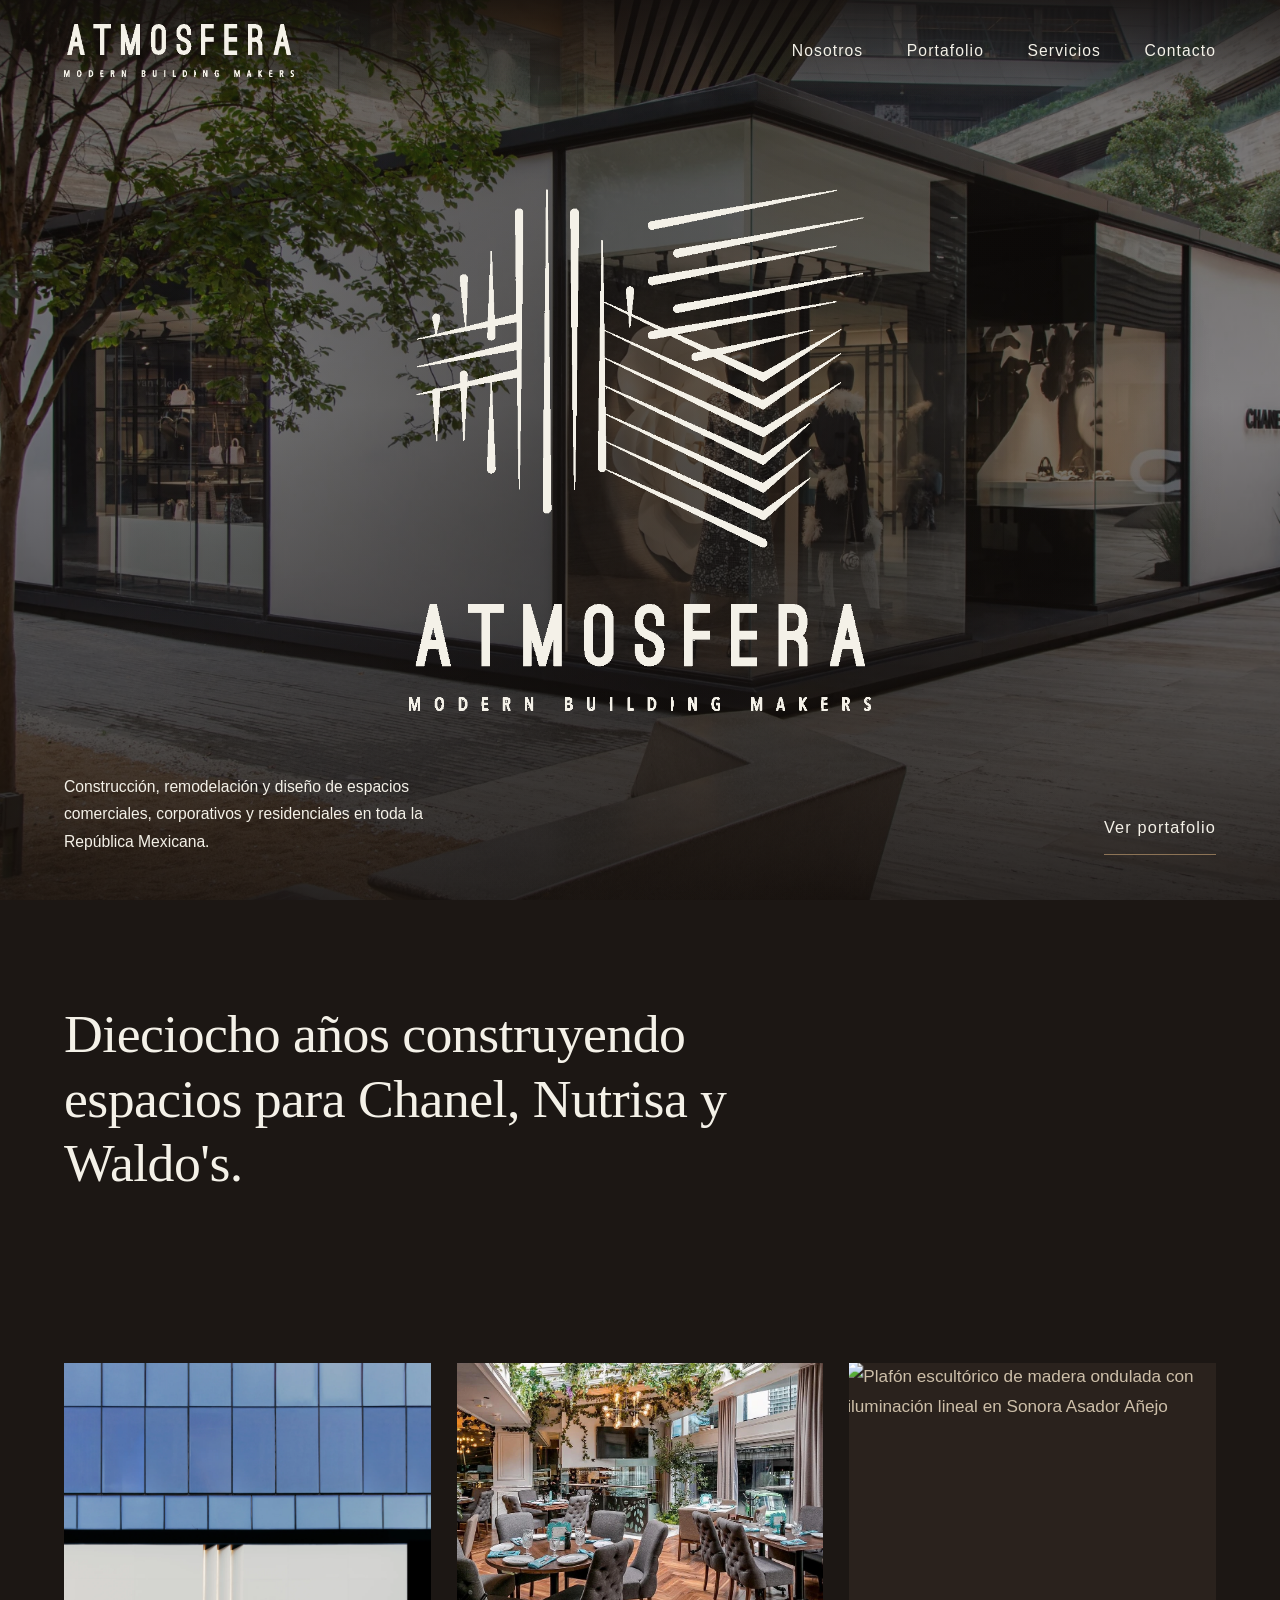
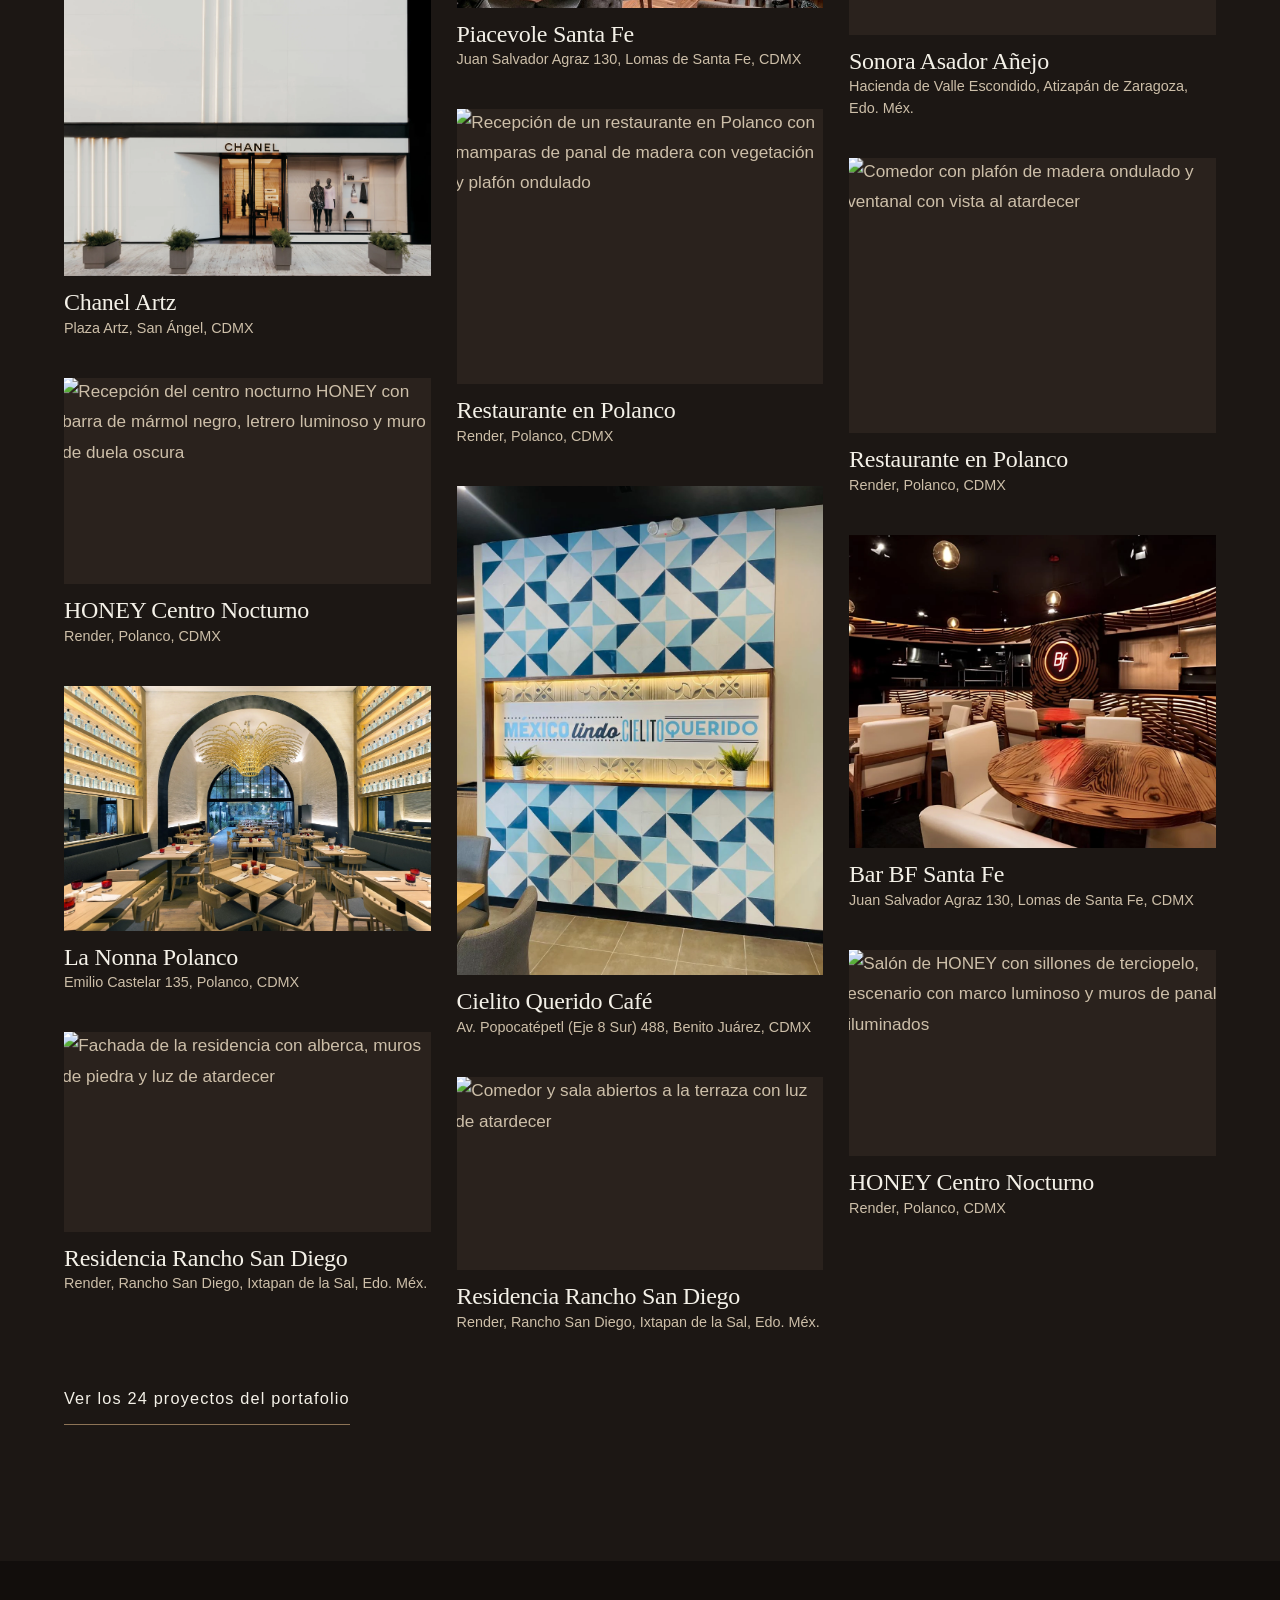
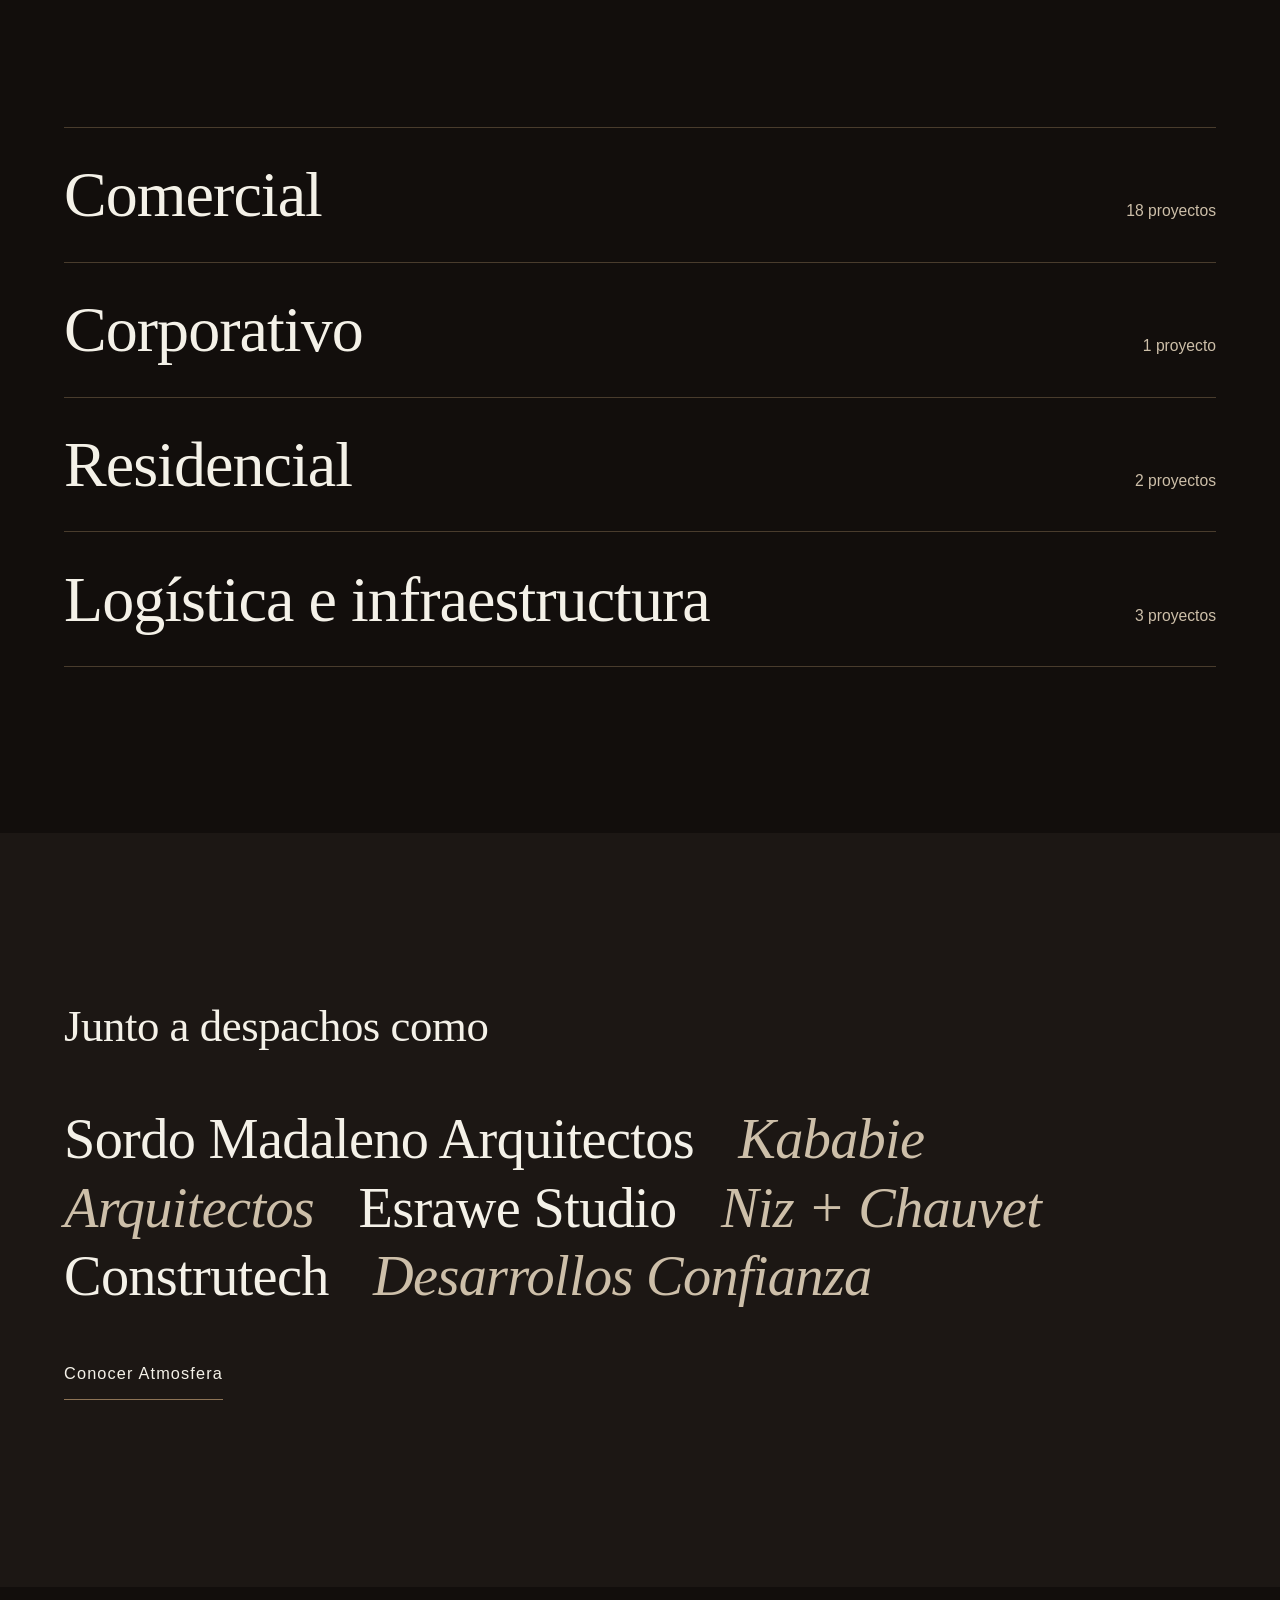
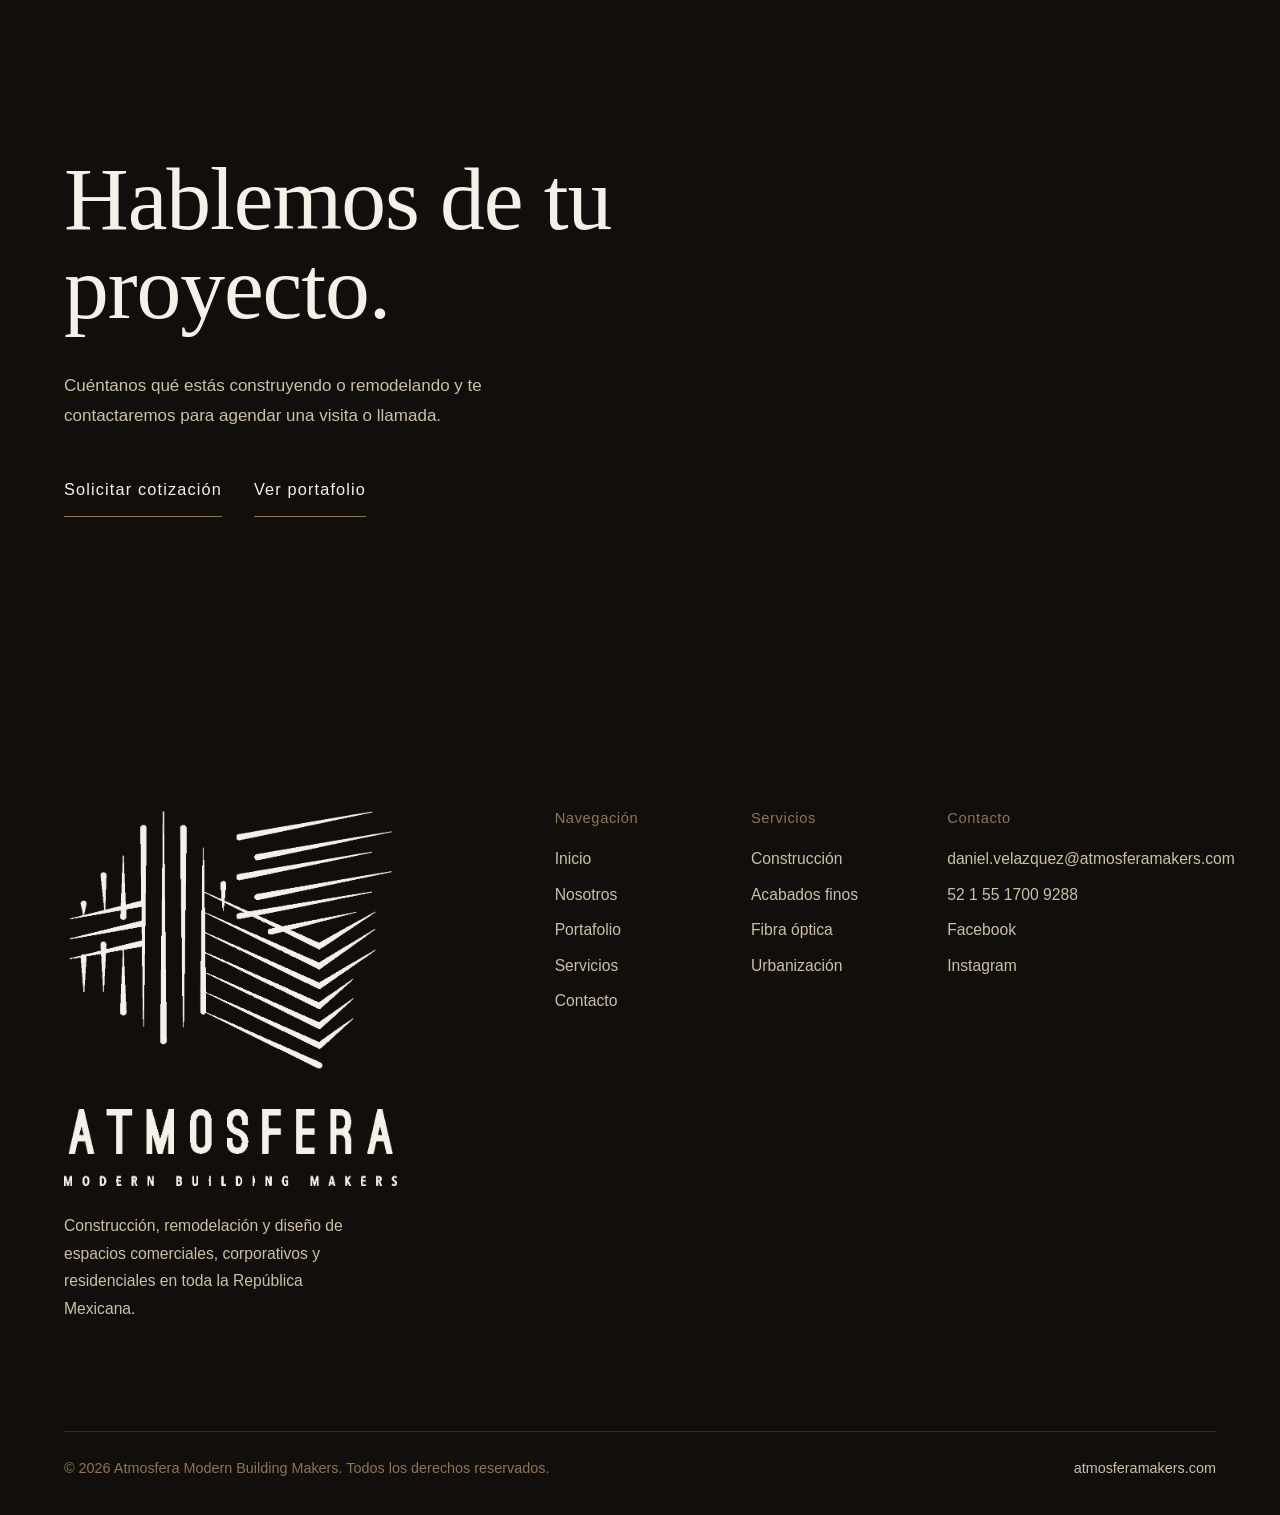
==== commit 352d469a: "Add files via upload" ====
--- a/index.html
+++ b/index.html
@@ -69,6 +69,7 @@
 <header class="site-header">
   <a class="brand" href="index.html" aria-label="Atmosfera, inicio"><img src="assets/img/logo-wordmark.png" width="829" height="192" alt="Atmosfera Modern Building Makers"></a>
   <nav class="nav" aria-label="Principal"><a href="nosotros.html">Nosotros</a><a href="portafolio.html">Portafolio</a><a href="servicios.html">Servicios</a><a href="contacto.html">Contacto</a></nav>
+  <a class="nav-quick" href="portafolio.html">Portafolio</a>
   <button class="menu-btn" type="button" aria-expanded="false" aria-controls="menu"><span></span><span></span><span class="sr-only">Menú</span></button>
 </header>
 <div class="menu" id="menu"><img src="assets/img/logo-full.png" width="829" height="935" alt=""><a href="index.html">Inicio</a><a href="nosotros.html">Nosotros</a><a href="portafolio.html">Portafolio</a><a href="servicios.html">Servicios</a><a href="contacto.html">Contacto</a></div>
@@ -77,18 +78,16 @@
   <div class="hero-slides">
     <img class="is-active" src="assets/work/chanel-artz-2.webp" width="2048" height="1152" alt="" fetchpriority="high">
     <img src="assets/work/la-nonna-1.webp" width="2000" height="1334" alt="">
+    <img src="assets/work/rancho-san-diego-8.webp" width="1708" height="928" alt="">
   </div>
   <div class="hero-shade"></div>
   <h1><img src="assets/img/logo-full.png" width="829" height="935" alt="Atmosfera, Modern Building Makers"></h1>
-  <p class="hero-note">Construcción, remodelación y diseño de espacios comerciales, corporativos y residenciales en toda la República Mexicana.</p>
+  <div class="hero-foot">
+    <p class="hero-note">Construcción, remodelación y diseño de espacios comerciales, corporativos y residenciales en toda la República Mexicana.</p>
+    <a class="link hero-link" href="portafolio.html">Ver portafolio</a>
+  </div>
 </section>
-<section class="section"><div class="wrap">
-  <p class="lead statement-wide">Dieciocho años construyendo espacios para Chanel, Nutrisa y Waldo's, junto a despachos como Sordo Madaleno, Kababie Arquitectos y Esrawe Studio.</p>
-  <div class="grid"><div class="c-6-12 statement-body"><p>Somos una empresa mexicana que nace de la experiencia en arquitectura residencial y comercial, ingeniería especializada, logística y telecomunicaciones, tanto para el sector privado como para el público.</p>
-  <a class="link" href="nosotros.html">Conocer Atmosfera</a></div></div>
-</div></section>
-<section class="work" id="piacevole" data-project="piacevole"><div class="wrap"><div class="grid" style="align-items:start"><div class="c-1-7"><figure class="plate " data-lb data-reveal data-name="Piacevole Santa Fe" data-loc="Juan Salvador Agraz 130, Lomas de Santa Fe, CDMX" style="--nw:1078"><img src="assets/work/piacevole-1.webp" width="1078" height="719" alt="Comedor de Piacevole con mesas redondas, sillas capitoné grises y vegetación colgante" loading="lazy" decoding="async"></figure></div><div class="c-8-12 drop"><figure class="plate " data-lb data-reveal data-name="Piacevole Santa Fe" data-loc="Juan Salvador Agraz 130, Lomas de Santa Fe, CDMX" style="--nw:1000"><img src="assets/work/piacevole-2.webp" width="1000" height="667" alt="Terraza acristalada de Piacevole con cortinas, mesas y sillas grises" loading="lazy" decoding="async"></figure></div></div><div class="grid work-row"><div class="c-2-6"><div class="work-text "><h3>Piacevole Santa Fe</h3><p class="work-meta"><span>Juan Salvador Agraz 130, Lomas de Santa Fe, CDMX</span><span>Diseño Atmosfera con la Arq. Paulina Olivares, 2023</span></p><p>Diseño y reacondicionamiento integral de restaurante: obra general, instalaciones, acabados, iluminación y carpintería de autor.</p><p class="work-tags">Diseño, obra general y restaurante.</p></div></div></div></div></section><section class="work" id="cielito-querido" data-project="cielito-querido"><div class="wrap"><div class="grid" style="align-items:end"><div class="c-1-5"><figure class="plate " data-lb data-reveal data-name="Cielito Querido Café" data-loc="Av. Popocatépetl (Eje 8 Sur) 488, Benito Juárez, CDMX" style="--nw:960"><img src="assets/work/cielito-querido-1.webp" width="960" height="1280" alt="Muro de talavera azul y blanco con el letrero México lindo, Cielito querido" loading="lazy" decoding="async"></figure></div><div class="c-6-12"><figure class="plate " data-lb data-reveal data-name="Cielito Querido Café" data-loc="Av. Popocatépetl (Eje 8 Sur) 488, Benito Juárez, CDMX" style="--nw:1280"><img src="assets/work/cielito-querido-2.webp" width="1280" height="960" alt="Interior de Cielito Querido Café con mesas de madera, sillas azules y plafón negro con luminarias" loading="lazy" decoding="async"></figure></div></div><div class="grid work-row"><div class="c-6-12"><div class="work-text "><h3>Cielito Querido Café</h3><p class="work-meta"><span>Av. Popocatépetl (Eje 8 Sur) 488, Benito Juárez, CDMX</span><span>Diseño Grupo Herdez, 2022</span></p><p>Creación de cafetería de acceso público: albañilerías, instalaciones electromecánicas, acabados, cancelería y herrería.</p><p class="work-tags">Cafetería y acabados.</p></div></div></div></div></section><section class="work" id="bar-bf" data-project="bar-bf"><div class="wrap"><div class="grid triptych"><div class="c-4"><figure class="plate plate--crop" data-lb data-reveal data-name="Bar BF Santa Fe" data-loc="Juan Salvador Agraz 130, Lomas de Santa Fe, CDMX" style="--nw:1072"><img src="assets/work/bar-bf-1.webp" width="1072" height="916" alt="Salón del Bar BF con muros de duela de madera curva, logotipo iluminado y mesas de madera" loading="lazy" decoding="async"></figure></div><div class="c-4"><figure class="plate plate--crop" data-lb data-reveal data-name="Bar BF Santa Fe" data-loc="Juan Salvador Agraz 130, Lomas de Santa Fe, CDMX" style="--nw:1172"><img src="assets/work/bar-bf-2.webp" width="1172" height="868" alt="Plafón escultórico de madera ondulada con iluminación lineal" loading="lazy" decoding="async"></figure></div><div class="c-4"><figure class="plate plate--crop" data-lb data-reveal data-name="Bar BF Santa Fe" data-loc="Juan Salvador Agraz 130, Lomas de Santa Fe, CDMX" style="--nw:1172"><img src="assets/work/bar-bf-3.webp" width="1172" height="1004" alt="Salón con repisas iluminadas con botellas y lámparas colgantes" loading="lazy" decoding="async"></figure></div></div><div class="grid work-row"><div class="c-1-6"><div class="work-text "><h3>Bar BF Santa Fe</h3><p class="work-meta"><span>Juan Salvador Agraz 130, Lomas de Santa Fe, CDMX</span><span>Diseño Atmosfera con la Arq. Paulina Olivares, 2023</span></p><p>Diseño y reacondicionamiento de dinner club: obra general, instalaciones, acabados, iluminación y carpintería a medida.</p><p class="work-tags">Diseño, carpintería y dinner club.</p></div></div></div></div></section><section class="work" id="sonora-asador" data-project="sonora-asador"><div class="wrap"><div class="grid work-row" style="align-items:end"><div class="c-1-8"><figure class="plate " data-lb data-reveal data-name="Sonora Asador Añejo" data-loc="Hacienda de Valle Escondido, Atizapán de Zaragoza, Edo. Méx." style="--nw:1280"><img src="assets/work/sonora-asador-1.webp" width="1280" height="720" alt="Terraza del restaurante Sonora Asador con sillas de terciopelo café y plantas colgantes" loading="lazy" decoding="async"></figure></div><div class="c-9-12"><div class="work-text "><h3>Sonora Asador Añejo</h3><p class="work-meta"><span>Hacienda de Valle Escondido, Atizapán de Zaragoza, Edo. Méx.</span><span>Diseño Atmosfera con la Arq. Paulina Olivares, 2023</span></p><p>Diseño y reacondicionamiento de restaurante: obra general, instalaciones, acabados, iluminación y carpintería.</p><p class="work-tags">Diseño, restaurante e iluminación.</p></div></div></div></div></section><section class="section section--tight"><div class="wrap"><a class="link" href="portafolio.html">Ver los 21 proyectos del portafolio</a></div></section>
-<section class="section section--night"><div class="wrap"><ul class="roll" aria-label="Colaboraciones"><li>Sordo Madaleno Arquitectos</li> <li>Kababie Arquitectos</li> <li>Esrawe Studio</li> <li>Niz + Chauvet</li> <li>Construtech</li> <li>Desarrollos Confianza</li></ul></div></section><section class="section"><div class="wrap"><ul class="rows"><li><h3>Construcción y remodelación</h3><div class="rows-body"><p>Obra nueva y reacondicionamiento integral, comercial y habitacional.</p></div></li><li><h3>Acabados finos</h3><div class="rows-body"><p>Especialistas en carpintería, piedra y superficies de autor.</p></div></li><li><h3>Instalaciones e ingeniería</h3><div class="rows-body"><p>Todo lo que hace funcionar un espacio, resuelto con precisión.</p></div></li><li><h3>Fibra óptica y telecomunicaciones</h3><div class="rows-body"><p>Más de 8 años construyendo la red que conecta al país.</p></div></li><li><h3>Urbanización y logística</h3><div class="rows-body"><p>Proyectos de infraestructura pública y comunitaria a escala nacional.</p></div></li></ul><p style="margin-top:36px"><a class="link" href="servicios.html">Ver todos los servicios</a></p></div></section><section class="section section--night cta"><div class="wrap">
+<section class="section section--tight"><div class="wrap"><p class="lead statement-wide">Dieciocho años construyendo espacios para Chanel, Nutrisa y Waldo's.</p></div></section><section class="mosaic-section"><div class="wrap"><div class="mosaic"><a class="mtile" href="portafolio.html#chanel-artz"><figure><img src="assets/work/chanel-artz-1.webp" width="1858" height="2600" alt="Fachada de la boutique Chanel con cristal azul, muros blancos e iluminación vertical" decoding="async"></figure><h3>Chanel Artz</h3><p>Plaza Artz, San Ángel, CDMX</p></a><a class="mtile" href="portafolio.html#honey"><figure><img src="assets/work/honey-1.webp" width="1280" height="720" alt="Recepción del centro nocturno HONEY con barra de mármol negro, letrero luminoso y muro de duela oscura" loading="lazy" decoding="async"></figure><h3>HONEY Centro Nocturno</h3><p>Render, Polanco, CDMX</p></a><a class="mtile" href="portafolio.html#la-nonna"><figure><img src="assets/work/la-nonna-1.webp" width="2000" height="1334" alt="Interior del restaurante La Nonna con arco monumental, repisas iluminadas con botellas y un candil dorado" loading="lazy" decoding="async"></figure><h3>La Nonna Polanco</h3><p>Emilio Castelar 135, Polanco, CDMX</p></a><a class="mtile" href="portafolio.html#rancho-san-diego"><figure><img src="assets/work/rancho-san-diego-8.webp" width="1708" height="928" alt="Fachada de la residencia con alberca, muros de piedra y luz de atardecer" loading="lazy" decoding="async"></figure><h3>Residencia Rancho San Diego</h3><p>Render, Rancho San Diego, Ixtapan de la Sal, Edo. Méx.</p></a><a class="mtile" href="portafolio.html#piacevole"><figure><img src="assets/work/piacevole-1.webp" width="1078" height="719" alt="Comedor de Piacevole con mesas redondas, sillas capitoné grises y vegetación colgante" loading="lazy" decoding="async"></figure><h3>Piacevole Santa Fe</h3><p>Juan Salvador Agraz 130, Lomas de Santa Fe, CDMX</p></a><a class="mtile" href="portafolio.html#restaurante-polanco"><figure><img src="assets/work/restaurante-polanco-1.webp" width="1280" height="960" alt="Recepción de un restaurante en Polanco con mamparas de panal de madera con vegetación y plafón ondulado" loading="lazy" decoding="async"></figure><h3>Restaurante en Polanco</h3><p>Render, Polanco, CDMX</p></a><a class="mtile" href="portafolio.html#cielito-querido"><figure><img src="assets/work/cielito-querido-1.webp" width="960" height="1280" alt="Muro de talavera azul y blanco con el letrero México lindo, Cielito querido" loading="lazy" decoding="async"></figure><h3>Cielito Querido Café</h3><p>Av. Popocatépetl (Eje 8 Sur) 488, Benito Juárez, CDMX</p></a><a class="mtile" href="portafolio.html#rancho-san-diego"><figure><img src="assets/work/rancho-san-diego-6.webp" width="1640" height="864" alt="Comedor y sala abiertos a la terraza con luz de atardecer" loading="lazy" decoding="async"></figure><h3>Residencia Rancho San Diego</h3><p>Render, Rancho San Diego, Ixtapan de la Sal, Edo. Méx.</p></a><a class="mtile" href="portafolio.html#sonora-asador"><figure><img src="assets/work/sonora-asador-2.webp" width="1172" height="868" alt="Plafón escultórico de madera ondulada con iluminación lineal en Sonora Asador Añejo" loading="lazy" decoding="async"></figure><h3>Sonora Asador Añejo</h3><p>Hacienda de Valle Escondido, Atizapán de Zaragoza, Edo. Méx.</p></a><a class="mtile" href="portafolio.html#restaurante-polanco"><figure><img src="assets/work/restaurante-polanco-3.webp" width="1280" height="960" alt="Comedor con plafón de madera ondulado y ventanal con vista al atardecer" loading="lazy" decoding="async"></figure><h3>Restaurante en Polanco</h3><p>Render, Polanco, CDMX</p></a><a class="mtile" href="portafolio.html#bar-bf"><figure><img src="assets/work/bar-bf-1.webp" width="1072" height="916" alt="Salón del Bar BF con muros de duela de madera curva, logotipo iluminado y mesas de madera" loading="lazy" decoding="async"></figure><h3>Bar BF Santa Fe</h3><p>Juan Salvador Agraz 130, Lomas de Santa Fe, CDMX</p></a><a class="mtile" href="portafolio.html#honey"><figure><img src="assets/work/honey-7.webp" width="1280" height="720" alt="Salón de HONEY con sillones de terciopelo, escenario con marco luminoso y muros de panal iluminados" loading="lazy" decoding="async"></figure><h3>HONEY Centro Nocturno</h3><p>Render, Polanco, CDMX</p></a></div><p class="mosaic-more"><a class="link" href="portafolio.html">Ver los 24 proyectos del portafolio</a></p></div></section><section class="section section--night"><div class="wrap"><ul class="cats"><li><a href="portafolio.html#comercial"><span class="cat-name">Comercial</span><span class="cat-n">18 proyectos</span></a></li><li><a href="portafolio.html#corporativo"><span class="cat-name">Corporativo</span><span class="cat-n">1 proyecto</span></a></li><li><a href="portafolio.html#residencial"><span class="cat-name">Residencial</span><span class="cat-n">2 proyectos</span></a></li><li><a href="portafolio.html#infraestructura"><span class="cat-name">Logística e infraestructura</span><span class="cat-n">3 proyectos</span></a></li></ul></div></section><section class="section"><div class="wrap"><p class="lead" style="max-width:24ch;margin-bottom:clamp(30px,4vw,60px)">Junto a despachos como</p><ul class="roll" aria-label="Colaboraciones"><li>Sordo Madaleno Arquitectos</li> <li>Kababie Arquitectos</li> <li>Esrawe Studio</li> <li>Niz + Chauvet</li> <li>Construtech</li> <li>Desarrollos Confianza</li></ul><p style="margin-top:36px"><a class="link" href="nosotros.html">Conocer Atmosfera</a></p></div></section><section class="section section--night cta"><div class="wrap">
   <h2>Hablemos de tu proyecto.</h2>
   <p>Cuéntanos qué estás construyendo o remodelando y te contactaremos para agendar una visita o llamada.</p>
   <a class="link" href="contacto.html">Solicitar cotización</a><a class="link" href="portafolio.html">Ver portafolio</a>
--- a/styles.css
+++ b/styles.css
@@ -34,7 +34,7 @@
 }
 
 *, *::before, *::after { box-sizing: border-box; }
-html { background: var(--walnut); color: var(--ivory); scroll-behavior: smooth; -webkit-text-size-adjust: 100%; }
+html { background: var(--walnut); color: var(--ivory); scroll-behavior: smooth; scroll-padding-top: 96px; -webkit-text-size-adjust: 100%; }
 body { margin: 0; font-family: var(--sans); font-size: 1.0625rem; line-height: 1.75; color: var(--stone); overflow-x: hidden; -webkit-font-smoothing: antialiased; text-rendering: optimizeLegibility; }
 img { max-width: 100%; height: auto; }
 a { color: inherit; text-decoration: none; }
@@ -77,6 +77,7 @@
 .nav a { position: relative; padding: 8px 0; font-size: .98rem; letter-spacing: .07em; color: var(--ivory); }
 .nav a::after { content: ""; position: absolute; left: 0; right: 0; bottom: 2px; height: 1px; background: var(--bronze); transform: scaleX(0); transform-origin: left; transition: transform .5s var(--ease); }
 .nav a:hover::after, .nav a[aria-current="page"]::after { transform: scaleX(1); }
+.nav-quick { display: none; position: relative; z-index: 2; margin-left: auto; margin-right: 6px; padding: 8px 0; font-size: .98rem; letter-spacing: .07em; color: var(--ivory); border-bottom: 1px solid var(--bronze); }
 .menu-btn { display: none; position: relative; z-index: 301; width: 46px; height: 46px; background: none; border: 0; cursor: pointer; color: var(--ivory); }
 .menu-btn span:not(.sr-only) { position: absolute; left: 9px; right: 9px; height: 1px; background: currentColor; transition: transform .5s var(--ease), top .5s var(--ease); }
 .menu-btn span:nth-child(1) { top: 18px; }
@@ -91,7 +92,7 @@
 .menu img { width: min(46vw, 190px); height: auto; margin-bottom: 1rem; }
 .menu a { font-family: var(--serif); font-size: clamp(2rem, 9vw, 3rem); color: var(--ivory); }
 .menu-open { overflow: hidden; }
-.menu-open .brand { opacity: 0; visibility: hidden; }
+.menu-open .brand, .menu-open .nav-quick { opacity: 0; visibility: hidden; }
 .menu-open .site-header { background: transparent; -webkit-backdrop-filter: none; backdrop-filter: none; }
 .menu-open .site-header::before { opacity: 0; }
 
@@ -103,7 +104,9 @@
 .hero-shade { position: absolute; inset: 0; background: radial-gradient(ellipse 46% 56% at 50% 50%, rgba(18,14,12,.52), rgba(18,14,12,0) 100%), linear-gradient(rgba(18,14,12,.62), rgba(18,14,12,.46) 45%, rgba(18,14,12,.88)); }
 .hero h1 { position: relative; z-index: 2; margin: 0; line-height: 0; }
 .hero h1 img { display: block; height: min(58vh, 560px); width: auto; max-width: 78vw; object-fit: contain; }
-.hero-note { position: absolute; z-index: 2; left: var(--gutter); right: var(--gutter); bottom: clamp(24px, 5vh, 56px); margin: 0; max-width: 46ch; font-size: .98rem; color: var(--ivory); }
+.hero-foot { position: absolute; z-index: 2; left: var(--gutter); right: var(--gutter); bottom: clamp(24px, 5vh, 56px); display: flex; justify-content: space-between; align-items: flex-end; gap: 16px 40px; flex-wrap: wrap; }
+.hero-note { margin: 0; max-width: 46ch; font-size: .98rem; color: var(--ivory); }
+.hero-link { margin: 0; }
 
 /* ---------- Layout helpers ---------- */
 .wrap { width: 100%; max-width: var(--max); margin-inline: auto; padding-inline: var(--gutter); }
@@ -235,6 +238,37 @@
 .footer-base { margin-top: clamp(50px, 7vw, 100px); padding-top: 24px; border-top: 1px solid rgba(141,116,86,.3); display: flex; flex-wrap: wrap; gap: 12px 32px; justify-content: space-between; font-size: .9rem; color: var(--bronze); }
 .footer-base a { color: var(--stone); }
 
+/* ---------- Home mosaic, categories ---------- */
+.mosaic-section { padding-bottom: clamp(60px, 9vw, 130px); }
+.mosaic { column-count: 3; column-gap: clamp(14px, 2vw, 32px); }
+.mtile { display: block; break-inside: avoid; margin-bottom: clamp(24px, 3vw, 44px); }
+.mtile figure { margin: 0; overflow: hidden; background: var(--umber); }
+.mtile img { display: block; width: 100%; height: auto; transform: scale(1.01); transition: transform 1.4s var(--ease); }
+.mtile:hover img { transform: scale(1.045); }
+.mtile h3 { margin-top: 14px; font-size: 1.5rem; }
+.mtile p { margin: .15em 0 0; font-size: .9rem; line-height: 1.5; }
+.mosaic-more { margin-top: clamp(20px, 3vw, 40px); }
+.cats li + li { border-top: 1px solid rgba(141,116,86,.45); }
+.cats li:first-child { border-top: 1px solid rgba(141,116,86,.45); }
+.cats li:last-child { border-bottom: 1px solid rgba(141,116,86,.45); }
+.cats a { display: flex; align-items: baseline; justify-content: space-between; gap: 24px; padding-block: clamp(20px, 2.6vw, 34px); transition: padding .6s var(--ease), color .4s; }
+.cats a:hover { padding-left: 18px; }
+.cat-name { font-family: var(--serif); font-size: clamp(2rem, 5vw, 4.4rem); line-height: 1.05; color: var(--ivory); letter-spacing: -.015em; }
+.cat-n { font-size: .98rem; color: var(--stone); white-space: nowrap; }
+
+/* ---------- Portfolio structure ---------- */
+.jump { display: flex; flex-wrap: wrap; gap: 10px clamp(22px, 3vw, 44px); margin-top: clamp(28px, 3vw, 44px); }
+.jump a { padding: 8px 0; border-bottom: 1px solid var(--bronze); color: var(--ivory); letter-spacing: .06em; transition: color .4s; }
+.jump a:hover { color: var(--stone); }
+.cat-head { padding-top: clamp(30px, 5vw, 70px); }
+.cat-head .lead-p, .section .lead-p { margin-top: 18px; max-width: 52ch; }
+.section-title { font-size: clamp(2.6rem, 7vw, 6.2rem); line-height: 1; letter-spacing: -.02em; margin-bottom: 0; }
+.section .section-title + .lead-p { margin-bottom: clamp(30px, 4vw, 56px); }
+.sub-title { font-size: clamp(1.9rem, 3.6vw, 3.2rem); margin-bottom: clamp(24px, 3vw, 44px); }
+.more { display: grid; grid-template-columns: repeat(4, 1fr); gap: clamp(10px, 1.4vw, 20px); margin-top: clamp(32px, 4vw, 60px); }
+.plate--thumb img { aspect-ratio: 4 / 3; object-fit: cover; max-width: none; transform: scale(1.025); }
+.tile-count { margin-left: .8em; color: var(--bronze); white-space: nowrap; }
+
 /* ---------- Lightbox ---------- */
 .lb { position: fixed; inset: 0; z-index: 9000; display: grid; grid-template-rows: 1fr auto; background: var(--night); opacity: 0; visibility: hidden; transition: opacity .45s var(--ease), visibility 0s linear .45s; }
 .lb.is-open { opacity: 1; visibility: visible; transition: opacity .45s var(--ease), visibility 0s; }
@@ -252,7 +286,11 @@
 /* ---------- Responsive ---------- */
 @media (max-width: 960px) {
   .nav { display: none; }
+  .nav-quick { display: inline-block; }
   .menu-btn { display: block; }
+  .mosaic { column-count: 2; }
+  .more { grid-template-columns: repeat(2, 1fr); }
+  .cat-n { display: none; }
   .site-header { padding-block: 16px; }
   .brand img { width: 176px; }
   .tiles { grid-template-columns: repeat(2, 1fr); }
